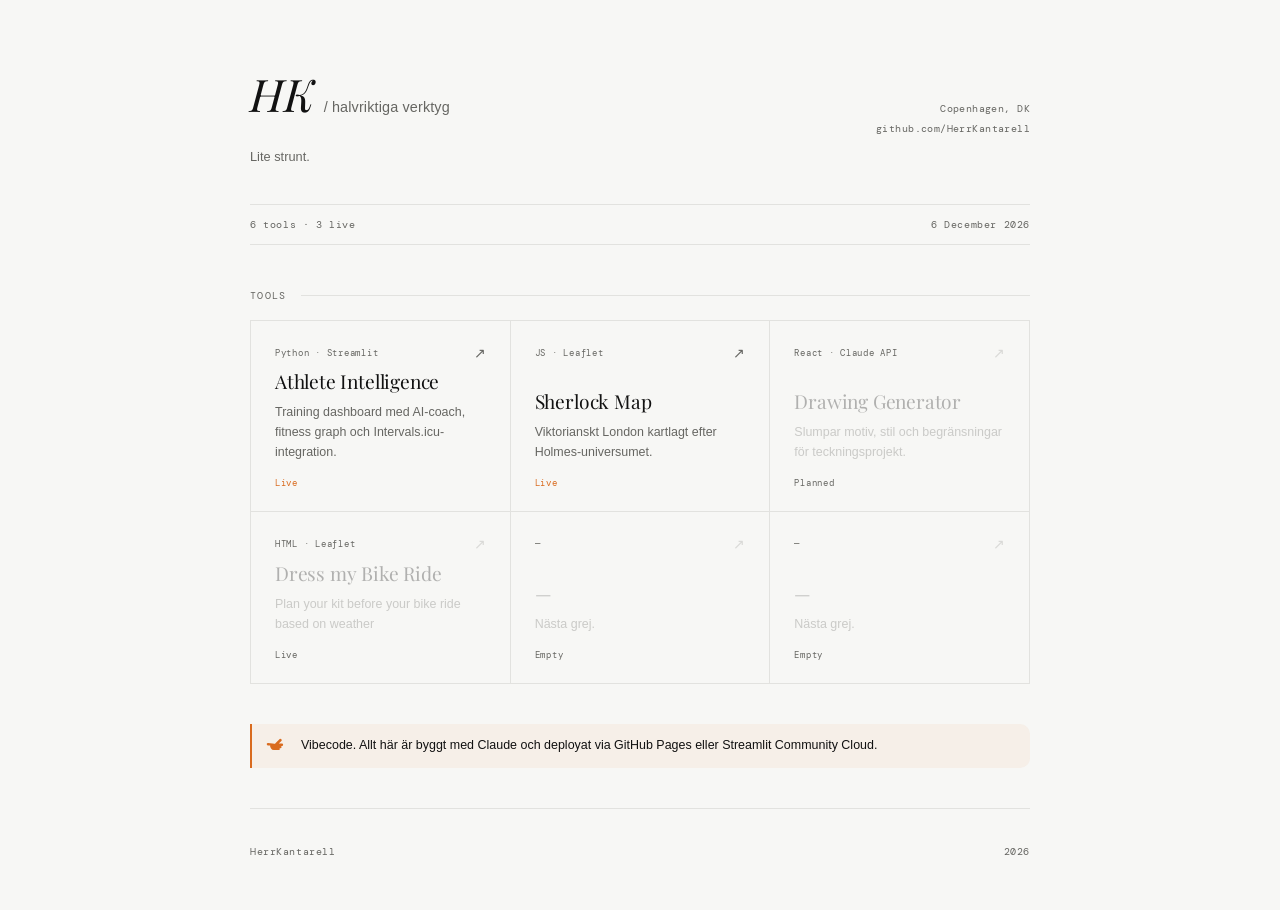
==== index.html @ 73658f90 "Update index.html" ====
<!DOCTYPE html>
<html lang="en">
<head>
  <meta charset="UTF-8" />
  <meta name="viewport" content="width=device-width, initial-scale=1.0" />
  <title>HK / Halvriktiga verktyg</title>
  <link rel="preconnect" href="https://fonts.googleapis.com" />
  <link href="https://fonts.googleapis.com/css2?family=Playfair+Display:ital,wght@0,400;0,600;1,400&family=DM+Mono:wght@300;400&display=swap" rel="stylesheet" />
  <style>
    *, *::before, *::after { box-sizing: border-box; margin: 0; padding: 0; }

    :root {
      --k-ink:       #111111;
      --k-bg:        #F7F7F5;
      --k-white:     #FFFFFF;
      --k-mid:       #666662;
      --k-faint:     #E2E2DF;
      --k-orange:    #D96B1F;
      --k-orange-tt: rgba(217,107,31,0.06);
      --k-sans:      -apple-system, BlinkMacSystemFont, 'Helvetica Neue', Arial, sans-serif;
      --k-serif:     'Playfair Display', Georgia, serif;
      --k-mono:      'DM Mono', ui-monospace, monospace;
      --k-radius:    10px;
      --k-border:    0.5px solid var(--k-faint);
    }

    body {
      background: var(--k-bg);
      color: var(--k-ink);
      font-family: var(--k-sans);
      min-height: 100vh;
      -webkit-font-smoothing: antialiased;
    }

    .wrap {
      max-width: 860px;
      margin: 0 auto;
      padding: 0 40px;
    }

    /* ─── Header ─── */
    header {
      padding: 72px 0 40px;
      border-bottom: var(--k-border);
    }

    .header-top {
      display: flex;
      align-items: baseline;
      justify-content: space-between;
      gap: 24px;
      margin-bottom: 10px;
    }

    .logotype {
      font-family: var(--k-serif);
      font-weight: 400;
      font-style: italic;
      font-size: clamp(2rem, 4vw, 2.8rem);
      letter-spacing: -0.01em;
      line-height: 1;
    }

    .logotype span {
      color: var(--k-mid);
      font-style: normal;
      font-family: var(--k-sans);
      font-size: 0.9rem;
      font-weight: 400;
      letter-spacing: 0.01em;
    }

    .header-right {
      font-family: var(--k-mono);
      font-size: 0.65rem;
      color: var(--k-mid);
      text-align: right;
      letter-spacing: 0.04em;
      line-height: 1.9;
    }

    .header-sub {
      font-size: 0.8rem;
      color: var(--k-mid);
    }

    /* ─── Meta bar ─── */
    .meta {
      padding: 13px 0;
      border-bottom: var(--k-border);
      display: flex;
      justify-content: space-between;
      align-items: center;
      font-family: var(--k-mono);
      font-size: 0.63rem;
      color: var(--k-mid);
      letter-spacing: 0.06em;
    }

    /* ─── Section label ─── */
    .section-label {
      padding: 44px 0 18px;
      font-family: var(--k-mono);
      font-size: 0.6rem;
      letter-spacing: 0.14em;
      text-transform: uppercase;
      color: var(--k-mid);
      display: flex;
      align-items: center;
      gap: 14px;
    }

    .section-label::after {
      content: '';
      flex: 1;
      height: 1px;
      background: var(--k-faint);
    }

    /* ─── Grid ─── */
    .grid {
      display: grid;
      grid-template-columns: repeat(auto-fill, minmax(240px, 1fr));
      gap: 1px;
      background: var(--k-faint);
      border: var(--k-border);
    }

    /* ─── Card ─── */
    .card {
      background: var(--k-bg);
      padding: 26px 24px 22px;
      display: flex;
      flex-direction: column;
      gap: 10px;
      text-decoration: none;
      color: inherit;
      transition: background 0.15s ease;
      min-height: 160px;
    }

    .card:hover {
      background: var(--k-white);
    }

    .card:hover .card-arrow {
      transform: translate(2px, -2px);
      color: var(--k-orange);
    }

    .card.wip { cursor: default; }

    .card.wip .card-name,
    .card.wip .card-desc {
      opacity: 0.3;
    }

    .card-top {
      display: flex;
      align-items: flex-start;
      justify-content: space-between;
    }

    .card-tag {
      font-family: var(--k-mono);
      font-size: 0.58rem;
      letter-spacing: 0.08em;
      color: var(--k-mid);
    }

    .card-arrow {
      font-size: 0.85rem;
      color: var(--k-mid);
      transition: transform 0.15s ease, color 0.15s ease;
      line-height: 1;
    }

    .card.wip .card-arrow { opacity: 0.2; }

    .card-name {
      font-family: var(--k-serif);
      font-size: 1.2rem;
      font-weight: 400;
      letter-spacing: -0.01em;
      line-height: 1.2;
      margin-top: auto;
    }

    .card-desc {
      font-size: 0.78rem;
      color: var(--k-mid);
      line-height: 1.6;
    }

    .card-status {
      font-family: var(--k-mono);
      font-size: 0.58rem;
      letter-spacing: 0.08em;
      color: var(--k-mid);
      margin-top: 4px;
    }

    .card-status.live { color: var(--k-orange); }

    /* ─── Manicula callout ─── */
    .callout {
      margin-top: 40px;
      background: var(--k-orange-tt);
      border-left: 2px solid var(--k-orange);
      padding: 12px 16px 12px 14px;
      border-radius: 0 var(--k-radius) var(--k-radius) 0;
      display: flex;
      gap: 13px;
      align-items: flex-start;
    }

    .callout svg { flex-shrink: 0; margin-top: 1px; }

    .callout p {
      font-size: 0.78rem;
      line-height: 1.6;
      color: var(--k-ink);
    }

    /* ─── Footer ─── */
    footer {
      padding: 36px 0 52px;
      border-top: var(--k-border);
      margin-top: 40px;
      display: flex;
      justify-content: space-between;
      font-family: var(--k-mono);
      font-size: 0.6rem;
      color: var(--k-mid);
      letter-spacing: 0.06em;
    }

    /* ─── Animations ─── */
    header, .meta {
      opacity: 0;
      animation: up 0.5s ease forwards;
    }

    .card {
      opacity: 0;
      animation: up 0.45s ease forwards;
    }

    @keyframes up {
      from { opacity: 0; transform: translateY(8px); }
      to   { opacity: 1; transform: translateY(0); }
    }

    .card:nth-child(1) { animation-delay: 0.08s; }
    .card:nth-child(2) { animation-delay: 0.13s; }
    .card:nth-child(3) { animation-delay: 0.18s; }
    .card:nth-child(4) { animation-delay: 0.23s; }
    .card:nth-child(5) { animation-delay: 0.28s; }
    .card:nth-child(6) { animation-delay: 0.33s; }

    @media (max-width: 600px) {
      .wrap { padding: 0 24px; }
      header { padding: 48px 0 32px; }
      .header-top { flex-direction: column; gap: 12px; }
      .header-right { text-align: left; }
      .grid { grid-template-columns: 1fr; }
      footer { flex-direction: column; gap: 6px; }
    }
  </style>
</head>
<body>
  <div class="wrap">

    <header>
      <div class="header-top">
        <div class="logotype">HK <span>/ halvriktiga verktyg</span></div>
        <div class="header-right">
          Copenhagen, DK<br>
          github.com/HerrKantarell
        </div>
      </div>
      <div class="header-sub">Lite strunt.</div>
    </header>

    <div class="meta">
      <span>6 tools · 3 live</span>
      <span id="date"></span>
    </div>

    <div class="section-label">Tools</div>

    <div class="grid">

      <a class="card" href="https://athlete-intelligence.streamlit.app" target="_blank">
        <div class="card-top">
          <span class="card-tag">Python · Streamlit</span>
          <span class="card-arrow">↗</span>
        </div>
        <div class="card-name">Athlete Intelligence</div>
        <div class="card-desc">Training dashboard med AI-coach, fitness graph och Intervals.icu-integration.</div>
        <div class="card-status live">Live</div>
      </a>

      <a class="card" href="https://herrkantarell.github.io/halvriktigaverktyg/sherlock-map/" target="_blank">
        <div class="card-top">
          <span class="card-tag">JS · Leaflet</span>
          <span class="card-arrow">↗</span>
        </div>
        <div class="card-name">Sherlock Map</div>
        <div class="card-desc">Viktorianskt London kartlagt efter Holmes-universumet.</div>
        <div class="card-status live">Live</div>
      </a>

      <a class="card wip" href="#">
        <div class="card-top">
          <span class="card-tag">React · Claude API</span>
          <span class="card-arrow">↗</span>
        </div>
        <div class="card-name">Drawing Generator</div>
        <div class="card-desc">Slumpar motiv, stil och begränsningar för teckningsprojekt.</div>
        <div class="card-status">Planned</div>
      </a>

      <a class="card wip" href="https://herrkantarell.github.io/halvriktigaverktyg/dressmybikeride/" target="_blank">
        <div class="card-top">
          <span class="card-tag">HTML · Leaflet</span>
          <span class="card-arrow">↗</span>
        </div>
        <div class="card-name">Dress my Bike Ride</div>
        <div class="card-desc">Plan your kit before your bike ride based on weather</div>
        <div class="card-status">Live</div>
      </a>

      <a class="card wip" href="#">
        <div class="card-top">
          <span class="card-tag">—</span>
          <span class="card-arrow">↗</span>
        </div>
        <div class="card-name">—</div>
        <div class="card-desc">Nästa grej.</div>
        <div class="card-status">Empty</div>
      </a>

      <a class="card wip" href="#">
        <div class="card-top">
          <span class="card-tag">—</span>
          <span class="card-arrow">↗</span>
        </div>
        <div class="card-name">—</div>
        <div class="card-desc">Nästa grej.</div>
        <div class="card-status">Empty</div>
      </a>

    </div>

    <div class="callout">
      <svg width="22" height="14" viewBox="0 0 100 56" fill="none">
        <path d="M5 28 L36 28" stroke="#D96B1F" stroke-width="3" stroke-linecap="round"/>
        <path d="M36 28 Q42 28 44 23 L60 7 Q63 3 68 5 Q74 8 71 13 L58 26 L72 26 Q78 26 78 31 Q78 37 72 37 L66 37 Q71 37 71 42 Q71 47 66 47 L60 47 Q63 47 63 51 Q63 55 58 55 L36 55 Q27 55 23 48 L19 41 L19 35 L10 35 Q4 35 4 29 Q4 23 10 23" fill="#D96B1F"/>
      </svg>
      <p>Vibecode. Allt här är byggt med Claude och deployat via GitHub Pages eller Streamlit Community Cloud.</p>
    </div>

    <footer>
      <span>HerrKantarell</span>
      <span id="year"></span>
    </footer>

  </div>

  <script>
    const now = new Date();
    document.getElementById('year').textContent = now.getFullYear();
    document.getElementById('date').textContent = now.toLocaleDateString('en-GB', { day: 'numeric', month: 'long', year: 'numeric' });
  </script>
</body>
</html>
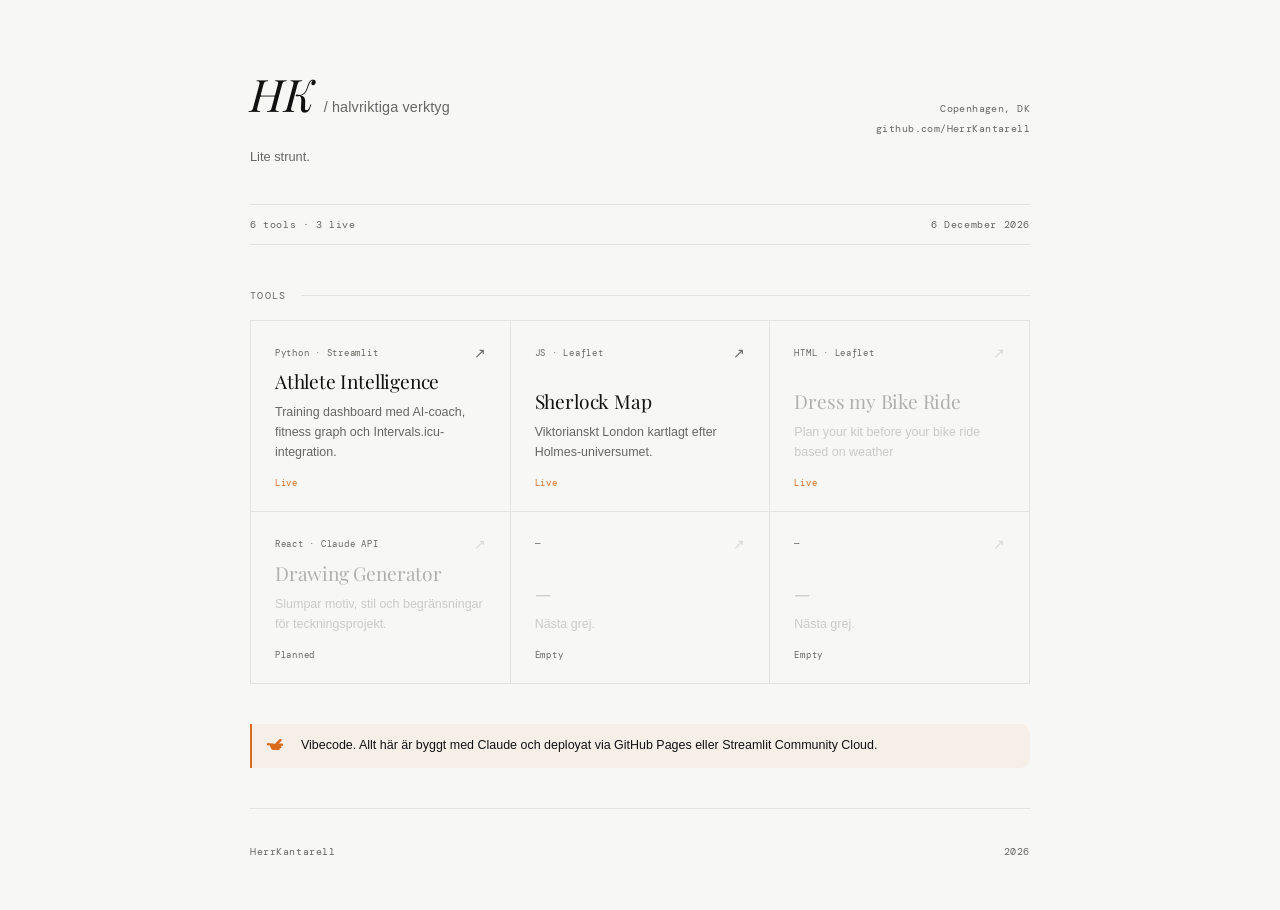
==== commit 58af59d0: "Update index.html" ====
--- a/index.html
+++ b/index.html
@@ -311,6 +311,16 @@
         <div class="card-status live">Live</div>
       </a>
 
+      <a class="card wip" href="https://herrkantarell.github.io/halvriktigaverktyg/dressmybikeride/" target="_blank">
+        <div class="card-top">
+          <span class="card-tag">HTML · Leaflet</span>
+          <span class="card-arrow">↗</span>
+        </div>
+        <div class="card-name">Dress my Bike Ride</div>
+        <div class="card-desc">Plan your kit before your bike ride based on weather</div>
+        <div class="card-status live">Live</div>
+      </a>
+      
       <a class="card wip" href="#">
         <div class="card-top">
           <span class="card-tag">React · Claude API</span>
@@ -319,16 +329,6 @@
         <div class="card-name">Drawing Generator</div>
         <div class="card-desc">Slumpar motiv, stil och begränsningar för teckningsprojekt.</div>
         <div class="card-status">Planned</div>
-      </a>
-
-      <a class="card wip" href="https://herrkantarell.github.io/halvriktigaverktyg/dressmybikeride/" target="_blank">
-        <div class="card-top">
-          <span class="card-tag">HTML · Leaflet</span>
-          <span class="card-arrow">↗</span>
-        </div>
-        <div class="card-name">Dress my Bike Ride</div>
-        <div class="card-desc">Plan your kit before your bike ride based on weather</div>
-        <div class="card-status">Live</div>
       </a>
 
       <a class="card wip" href="#">
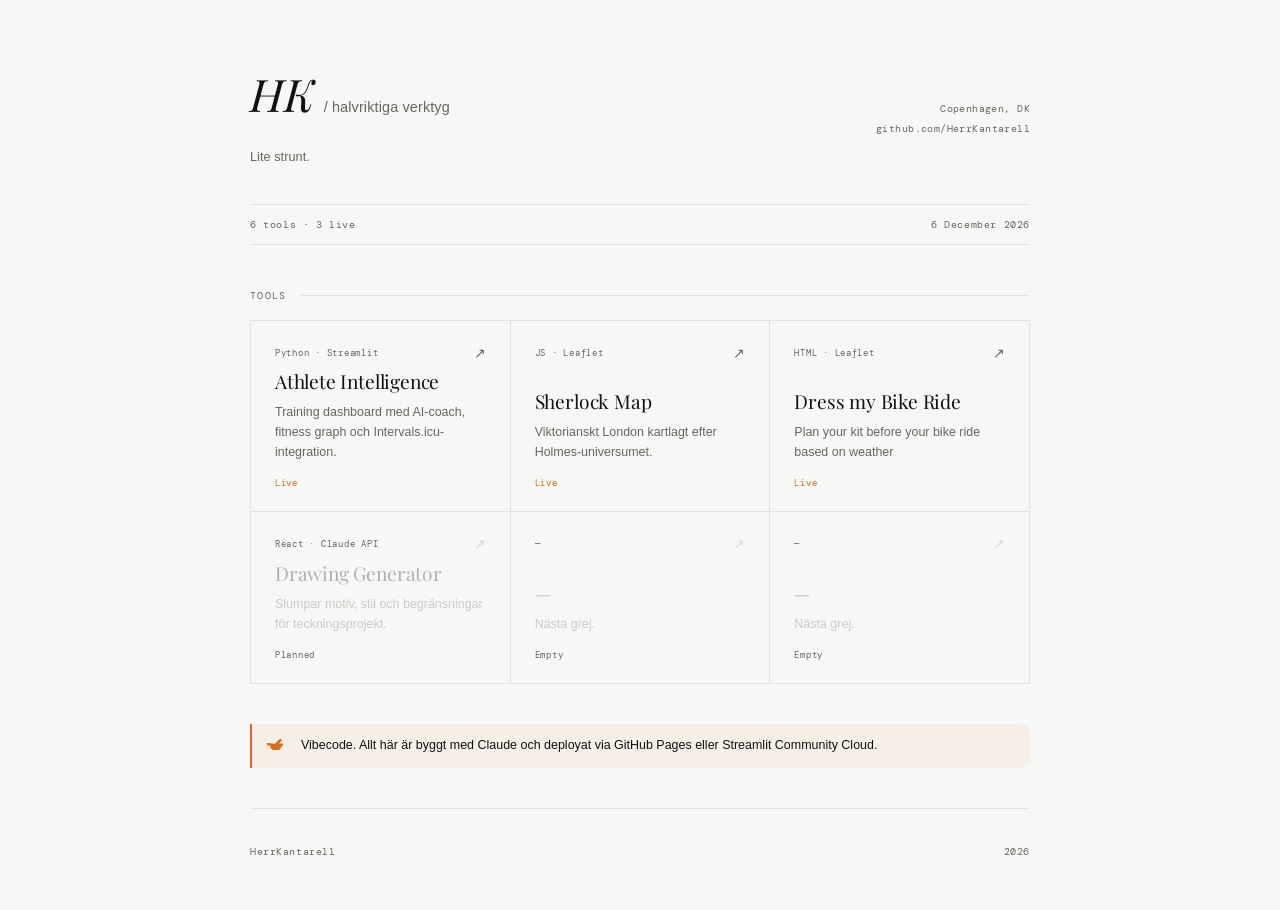
==== commit 22d411df: "Update index.html" ====
--- a/index.html
+++ b/index.html
@@ -311,7 +311,7 @@
         <div class="card-status live">Live</div>
       </a>
 
-      <a class="card wip" href="https://herrkantarell.github.io/halvriktigaverktyg/dressmybikeride/" target="_blank">
+      <a class="card" href="https://herrkantarell.github.io/halvriktigaverktyg/dressmybikeride/" target="_blank">
         <div class="card-top">
           <span class="card-tag">HTML · Leaflet</span>
           <span class="card-arrow">↗</span>
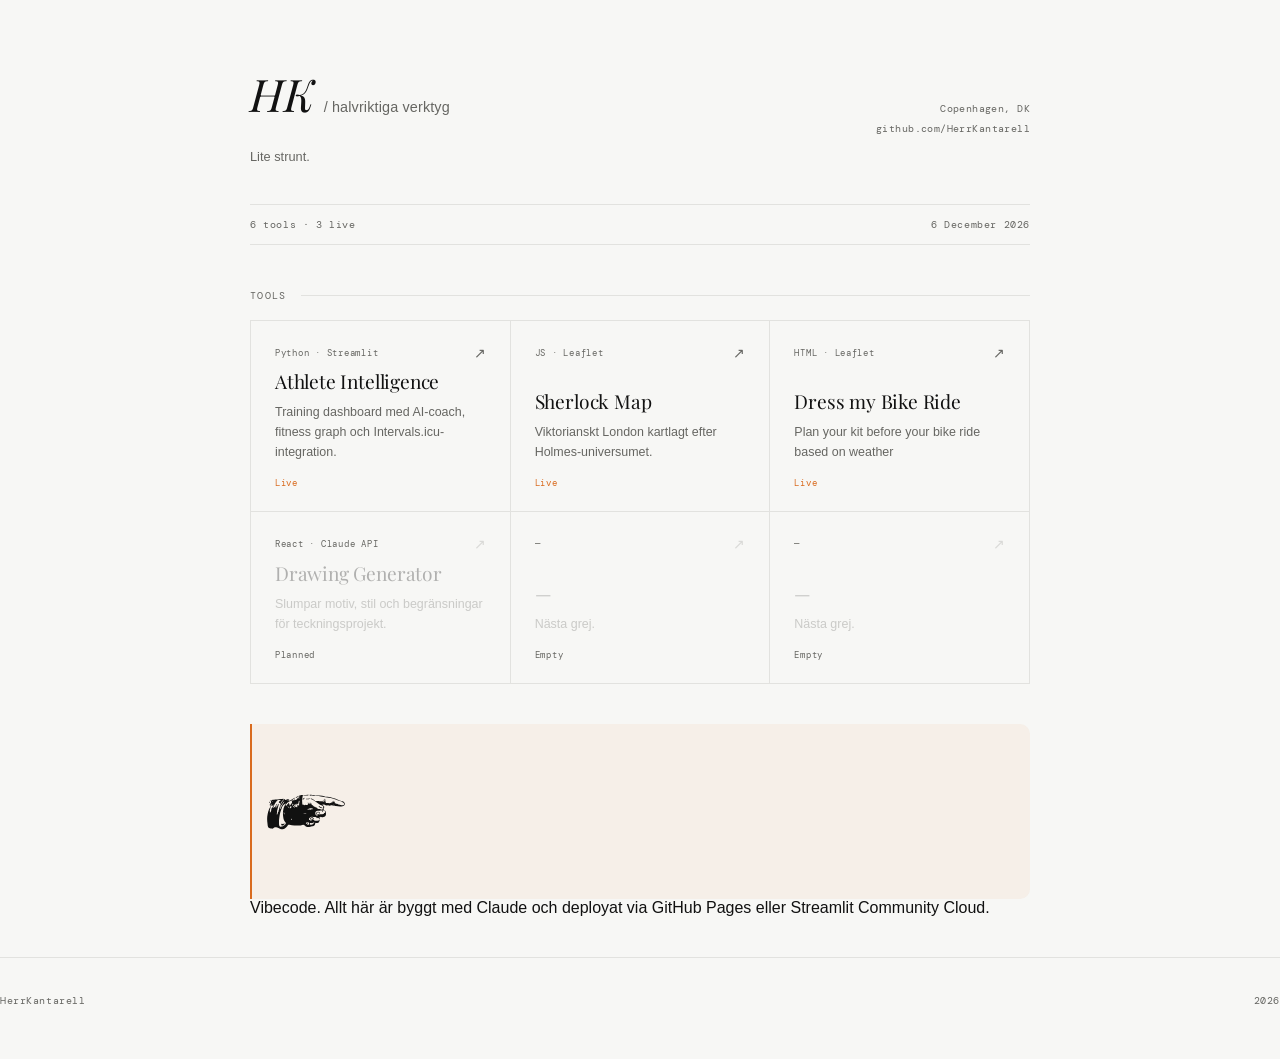
==== commit 83d4f085: "Update index.html" ====
--- a/index.html
+++ b/index.html
@@ -354,10 +354,18 @@
     </div>
 
     <div class="callout">
-      <svg width="22" height="14" viewBox="0 0 100 56" fill="none">
-        <path d="M5 28 L36 28" stroke="#D96B1F" stroke-width="3" stroke-linecap="round"/>
-        <path d="M36 28 Q42 28 44 23 L60 7 Q63 3 68 5 Q74 8 71 13 L58 26 L72 26 Q78 26 78 31 Q78 37 72 37 L66 37 Q71 37 71 42 Q71 47 66 47 L60 47 Q63 47 63 51 Q63 55 58 55 L36 55 Q27 55 23 48 L19 41 L19 35 L10 35 Q4 35 4 29 Q4 23 10 23" fill="#D96B1F"/>
-      </svg>
+      <svg 
+        <div class="manicula accent" style="width: 80px;">
+          <?xml version="1.0" encoding="UTF-8"?>
+          <svg id="Capa_1" xmlns="http://www.w3.org/2000/svg" version="1.1" viewBox="0 0 1000 1000">
+            <defs>
+              <style>
+                .st0 { fill: currentColor; }
+              </style>
+            </defs>
+            <path class="st0" d="M368,414.6c-9.8-6.2,4.3,18.3,11.5,12.3-.8-6.7-9.3-6.4-11.5-12.3ZM740.5,353c4.2-.3,3.3-7.7.6-9.2-4.6-.1-5.7,9.6-.6,9.2ZM509.4,333.1c-5.8.5-18.5,1.7-8.2,6.8,8.5,4.2,24.6.8,33.8.2,3.1-.2,10,.4,12.1-1.6,5.2-4.7-4.6-6.1-7.8-5.8-9.8.9-19.9-.4-29.9.4ZM68.7,354.3c1.1-7.8-14.2-1.5-15.3,3-2.7,11,12.5-1,15.3-3ZM47.4,372.7c-4.7-3.3-12.9,7.7-10.4,11.7,4.6,7.6,12.3-6.3,10.4-11.7ZM973.6,375.2c-9.9-8.4-22.6-7.9-34.4-11.6-11.7-3.7-22.2-9.8-33.1-14.6-18.6-8.3-38.3-19.9-58.9-22.1-14.3-1.6-26.8-9.4-41.1-11.3-12.5-1.6-24.2-2.4-36.6-4.9-6.3-1.3-12.4-.6-18.6-1.6-5.6-1-10.3-3.6-16-4.4-11.4-1.6-22-4.3-33.3-6.4-27-5-54.1-6.1-81.6-5.2-8.7.3-11-2-18.4-4.9-6.4-2.5-14.9-1.4-21.6-1.4-3.8,0-32.3-4.1-33.7-1.9-6,9.4,24.3,8.3,27.5,8.6,12.9,1.4,25.5,2.7,38.5,3.5,15.5.9,31,3.3,46.4,3.6,10.6.2,17.9,2.6,28.1,4.6,26,5.2,52.1,7.7,77.7,14.7,13.8,3.8,27.9,1.7,41.7,4.1,11.1,2,22.2,7,33.6,9.3,21.3,4.3,42.2,13.9,61.7,21.8,8.3,3.4,16.9,4.7,25.1,7.8,9.9,3.7,19.7,9.6,29.5,13.8,8.7,3.8,15.4,5.6,18.5,15.5,2.4,7.5,2.1,15.7-4.4,20.6-8.7,6.6-18.3,4.1-27.8,2.1-12.2-2.6-24.6-3-36.8-7.3-4.7-1.7-6.1-5.4-10-7.4-4.3-2.2-10.4-1.4-15.1-2.5-3-.7-8.5-1.5-10.5-4.1-1-1.2-.8-7.4-1.2-7.4-4.3.1-5.7,7.2-9.4,3.5-2-1.9,1.6-11.8,2.1-13.9-1.8-.8-5.4.8-6.7-.7-1.8-2.1.6-6.2-1.4-8.3-4-4.1-3.1-.7-5.4,2.8-1.5,2.4-.1,10.2-5.8,5.2-3.3-2.9,2.2-10.4-.4-12.9-3.9-3.7-7.1,4.1-8.3,6.9-3.1,7.4-1.4,11.2-9.5,13.4-2.6.7-5.7-.3-8.4.5-2.8.8-4.8,3.5-7.4,4.3-3.7,1.2-8.2,2-11.9,2.7-1.9.3-2.6,2.1-4.9,2-2.6-.1-6.9-3.6-9.8-4.2-7.1-1.2-14.8,2-21.8.3-10.2-2.4-16.1-7-13.7-17.2.8-3.4,4.1-24.4-2.4-13.6-.8,1.3-4.1,27-9.6,21.6-2-2,2.1-9,2.4-11.2,1.5-9.2,1-11.1-5.1-13.8.2,2.8,2.3,12.6-3.1,11.8-7.3-1.1.9-9.7,1.7-12.7,2.1-7.6,4-30.5-4.2-13-3.6,7.7-4.4,13.9-5.1,22.3-.3,3.5.4,10.7-4.1,11.6-6.9,1.5-7.7-10.9-12.5-12.6-6.1-2.1-5.4,2.3-8,7-6.8-3.7-9.3-4.3-17.9-2.4-11.6,2.6-7,1.5-17.1-1.7-4.1-1.3-5.6.1-9.6,0-2-1.4-4.1-2.1-6.5-2.1l-2.8,1.8c-6.3-.5-14.2,1.3-20.3,0-5.5-1.1-9.6-6.2-14.5-8.9-7.6-4.2-14.3-10.2-22.1-14.1-5.4-2.7-13.8-8-19.7-8.4-7.5-.5-10.4,3.3-3.6,7,3,1.7,7.1.1,10.6,1.3,2.4.9,6.3,4.1,8.9,5.5,4.8,2.5,8.7,4.8,13.1,8,4.3,3.2,8.4,6.4,13,9,3.7,2.1,7.6,2.8,10.7,5.2,2.5,1.9,4.3,4.8,7.5,6.8,14.9,9.6,28.8,21.1,44.2,30,7.8,4.5,16.5,6.6,23.7,11.7,2.9,2.1,5.9,6.1,9.2,7.7,3.6,1.7,8.8-.4,11.8,2.5,4.3,4.1-2,24.4-3.8,28.3-5.7,12.4-7.7,21.1-22.2,15-7.3-3.1-9.8-6.6-19.2-7.4-2.5-.2-6.9.5-9.4,0-5.1-1-5.4-3.2-9.7-4.7-2.4-.9-6.8-.7-8.7-2.2-2.3-1.8-2.1-5.5-4.1-7-3.6-2.8-8.1-1.8-12.3-3.7-5.1-2.3-7.8-7-12.4-10-4.3-2.8-10.5-2.5-14.6-5.1-4-2.5-6.5-7.9-10.9-11.2-3.5-2.6-7.1-3.2-10.6-6.4-3.6-3.2-9.2-8.3-10.6-12.9-1-3.3,1.1-9.3-1.6-11.4-3.6-3-3.9,7.1-7.6,8-9.7,2.5-3.6-4.9-3.4-8.1.6-7.5-1.4-8.1-5.9-2.9-2.8,3.2-1.6,8.7-3.4,12.1-7.4,13.7-10.9-2.8-13.9-8.4-1.5-2.8-3.5-7.4-7-6.3-4.1,1.4,3.5,13.9,3.3,17.2-.8,13.7-18.9,12.6-29,11.5-3.6-.4-4.4-2.3-8.2-1.1-2.8.9-2.7,6.2-6.6,6-1.8-.1-4.9-4.6-6-5-2.9-1.3-4.3-.8-7.2-1.1-14.8-1.3-15.5-2.6-16.2-17-.8-17.7-3.6-34.9-2.4-52.7.3-4.9.4-11.5,2.1-16.1,1.9-5.3,5.4-7.5,5.2-13.4-.2-6.9-5.5-14.1,4-18.1,4.6-1.9,12,.3,16.9.4,14.9.3,30,.6,44.7-.9,13.6-1.4,11-9.3-1.9-7.9-15.2,1.6-31.2,3.5-46.6,3.4-20-.1-34.9-.8-53.8,6.6-11.6,4.5-19.6,8.3-30.3,12.7-3.3,1.3-23.2,10.4-16.9,13.7,3.2,1.7,18.3-8,21.6-9.8,4.3-2.4,12.2-8.7,17.7-6.7,6.9,2.5,4.4,8,.2,12.7-.9,1-5.6.1-7,1.8-1.8,2.1.4,4.9-2.4,6.9-1.7,1.2-6.8-1.6-8.7-.4-1.9,1.2-3.2,7.1-4.6,9.2-5.2,7.8-18.5,18.3-26.9,14.6-3-1.3-6.3-6.6-10-6.5-2.1,0-2.7-.2-4.4,1.1-3.8,3-.2,2.8.2,4.9.4,2.1,6.2,2.4,3.2,6.5-1.9,2.6-5.5.4-7.6-.2-5.2-1.6-6.5-5.5-11.8-2.5-9.4,5.3-12.6,17-10.3,25.5,1.3,4.7,3.4,2.4,1.3,8.3-.8,2.2-3.1,4.8-4.8,6.3-1.7,1.5-4.2.6-6.1,2.8-1.9,2.2-2.4,4.9-3.7,7.5-1.9,3.8-3.6,10.2-7.2,12.6-1.9,1.2-4.3-.7-6.1.2-1.2.6-5.3,4.9-6.1,4.9,1.3-5.3,4.5-7,3.4-12.8-.3-1.7-3.2-6.3-4-8.3-1.6-4.2-4.2-16.1-11.6-13.8-6.8,2.2-.7,5.9-.1,9.9,1.2,7.5-1.4,6-8,7.3-6.8,1.4-4.9-1.9-7.3,5.3-.9,2.9,3.1,7.7-.2,10.5-1,.8-14.9.3-16.1-1.2-7.7-9.5,31.1-40.9,37.5-44.9,15-9.2,36.8-12.2,48.7-25.7,4.7-5.3,8.9-10.2,15.6-13.1,3.1-1.3,20.3-4.8,17.2-11.1-4.4-8.7-44.3,23-50.1,25.6-3.7,1.7-6.9,1.8-10.5,3.9-3.9,2.3-7.5,7.7-12.1,8.6-2.5.5-17.2-3.5-16.1-7.6,3.8-3.8,9.8,5.7,13.6.4,4.1-5.7-4.1-9.2-8.2-10.5-6.6-2-16.3-1-22.8,1-4.8,1.4-11.8,8.2-17,6.7-6.5-1.8-8.2-14.4-16.5-11.1-3.8,1.5-5.5,10.1-7.5,13.2-4.3,6.9-10.5,12.9-15.1,19.7-7.7,11.3-15.2,24.1-21.6,35.8-5.5,10.2-7.8,21.7-12,32.2-2.4,6-4.2,11.4-5.7,17.7-1.2,5.2-.7,12.1-2.2,16.6-1.6,4.9-5.7,5.8-7.5,10.5-2.2,5.7,4.1,7.5,3,11.8-1.1,4.5-6.6,2.2-8.7,5-2.1,2.7-1.1,9.3-1.9,13-1.3,5.7-10.3,29.5-12.5,12.5-1-7.9,3.7-17,3.2-25.5-.4-7.1.6-12.5,2.1-19.4,3.3-15.6,6.5-30.6,10.5-46.1,1.8-6.8,5.2-14.1,6.3-21,.2-1.5-1.8-3.6-1.5-4.9.2-1.4,3-3.7,3-5,0-12.6-6.7-8.3-10.2.2-3.1,7.4-4.2,15.4-7.2,22.8-1.3,3.2-15.7,22.1-20.1,15.1-2.7-4.2,8-8.1,8.9-10.5,2-5.7-4-10.8-.1-17.3,2.5-4.1,7.4-3.9,6.4-9.8-1.2-6.9-5.7-4.3-8.7-.6-6.1,7.4-3,18.5-8.5,25.4-4.4,5.6-9.8,4.9-15.5,8.5-3.1,1.9-7.2,8.9-11.1,9-2.9-8.7,8-28,11-36.6,3.9-11.2,13-22.7,19.6-32.6,7.5-11.1,14.4-22.6,26.7-28.7,6.2-3.1,12.3-5.7,19.3-4.4,3.1.6,5,3.1,8.4,3.3,3.7.3,6.6-2.4,10.2-3,2.1,6.9-5.6,7.1-9.5,9.8-4.5,3.2-8.7,8.3-12.5,12.4-4.2,4.7-7.5,7.4-2.7,14,5.4,7.3,8.8,2.2,15.1,1,.6,4.4-4.7,15.8-3,18.9,2.9,5.3,8.3-4.7,9.3-7.3,2.2-5.9,1.6-8.8,5.3-14.2,3.5-5.2,7.1-10.4,10.6-15.6,4.2-6.3,23.7-23.3,19.9-28.5-3.1-4.1-10.7-1.5-14.4-.8-8.3,1.6-16.8,2.6-25.4,2.8-6.1.1-12.2-1.7-18.2-1.3-6.3.3-10.5,4.2-16.5,5-11.2,1.4-22.6-1.7-34,1.4-7,1.9-10.2,2.5-17.7,2.1-5.8-.3-11.3-1.1-16.3,2.6-2.9,2.1-17.3,17.6-17.1,20.8.5,7.3,8.1,2.1,2.3,12.6-3.4,6.2-7.6,11.9-11.2,18.4-4.7,8.4-9.5,17.3,1.8,18.3,5.3.4,21.1-9,20-1.5-.2,1.7-10.3,6.8-.2,7.4,3,.2,9.7-5.3,11.6-7.2,2.6-2.5,10.9-16.3,11.3-5.6.1,2.8-4.7,6.5-6,8.9-1.8,3.4-2.7,7.6-4,11.2-2.8,7.7-5.2,11.8-10.9,16.5-3.4,2.8-4.6,1.7-6.4,7.6-1.8,6.2-2,13-3,19.4-1.5,9.9-3.9,31.3-18.2,30.1-1-4.6,3-7.2,5.2-10.5-3.3-4.7-5-2.6-6-8.9-.3-1.7,2.2-9.7,2.6-11.3,1.9-8.5,3.9-17.1,6-25.5,1.2-5,2.8-9.6,4.4-14.3,1.1-3.2,6.9-11.3-1.9-7.4-3.9,1.7-6.2,12.8-8.4,16.4-5.1,8.4-9.5,17.7-13.4,27.1-6.8,16.6-11,36.1-15.2,53.6-9.6,39.7-6.8,80.1-2.1,119.8,1.9,16.2,1.6,39.9,14.2,52.6,4.9,5,9.1,4.7,15.9,5.1,8.9.6,15.4,3,24.1,4.9,16,3.4,25.3-10.7,39.4-15.6,16-5.5,29.5-.5,43.7,7.2,16.9,9.1,32.2,17.5,52.1,16.9,21.3-.6,35.6-12.5,48.8-28.1,6.1-7.2,10.6-15.8,16.4-23.1,6.4-8.1,9.9-6.7,20-4,19.9,5.2,40.7,5.3,61.1,7.6,21.7,2.5,41.9.1,63.5.2,10.2.1,16,0,25.5-3.9,6-2.4,13-4.7,19.5-5.3,16.5-1.4,26.5,18.7,42.5,23.8,17.4,5.5,31.7,2.9,49.1.5,7.9-1.1,13.5-4.1,20.8-6,9.4-2.4,15.8-.3,24.4-6.9,4.8-3.7,10.7-9,13-14.6,2.6-6.5,1.1-17,4.8-22.8,4.6-.5,7.9,4,12.2,4.7,3.7.6,8.1-.4,11.7-1.2,7-1.6,15.2-4.4,20.4-9.7,4-4.1,16.9-32.6,4.8-29.2-1.2.3-1.3,5.2-2.3,6.1-3,2.6-7.2,2.6-10.8,3.6-8,2.2-14.1,2.3-22.6,2.8-8.7.5-17.7,2.1-25.2-3.4-4-2.9-5.3-5.9-10.2-7.6-1.8-.6-5.9.2-7.3-1.3-3.7-4,5.5-6.4,7.3-10.2,3.1-6.4-.8-13.1-6-16.7-9.5-6.6-27.7-5.3-34.2,5.3-4.3,7.1-1.7,16,6,19.6,2.4,1.1,12.1-.5,13.1,2.3,1.6,4.7-7.5,8.4-10.7,9.2-8.1,1.9-11.4-1.9-17.4-6.1-7.5-5.2-13.1-10.4-7.4-21.3,2.5-4.7,7.8-7.4,11.8-10.7,11.8-9.6,20.4-9.3,35.9-7.6,13,1.4,33.5-2.3,44.5,5.5,6,4.3,2.1,1.1,4.4,5.6.6,1.2-1.1,5.3.5,6.2,3.3,1.9,8-5.1,11-6,6.7-1.8,10.2,1.2,13.3,5.8,2.2,3.2,3.2,15.6,10.5,10.2,5.2-3.9-4.2-11.3-3.6-15.8.8-6.2,8.9-10.1,14.1-11.7,9.6-3,9.3,1.6,16.6,4.7,5.7,2.4,14.6-1.7,20.2-3,17.1-4.2,30-12.9,31.6-31.9.6-6.6.1-16.7-.6-23.1-.4-3.3-3.2-6.1-3.9-9.5-.8-3.7.7-6-.9-9.7-5.1-11.5-23-12.5-25.3-24.9-1.3-7.4,6.4-14.6,8.2-21.9,2.1-8.7.3-7.7-4.7-13.5-3.5-4.1-4.2-7.7-9-10.3-4-2.2-13.3-.5-14.1-8.1,2.7-1.7,9.3-.7,12.8-1.4,2.7-.6,4-2.4,6.7-2.7,4.2-.5,10.3.6,14,2.5,4.7,2.4,5.1,5.1,10.8,5.9,3.1.5,5.5-.8,8.9.4,2,.7,3.1,2.7,5,3.5,7.1,2.8,6.9-.2,12.8-1.9,6.9-2,4.9-.8,11.3,2.1,10.9,4.8,24.8-.1,36-2.3,11.6-2.2,21.8,5.9,31.6,4.8,2.5-.3,2.8-4.2,6.1-3.8,2,.3,3.6,4.2,4.9,4.9,5,2.7,7.2,3.1,13.2,3.7,17.5,1.9,34.7,4.2,52.3,4.9,14.3.6,29.3,2.4,42.2-5.2,19.3-11.1,24-35.2,5.7-50.6ZM68.9,406.6c-.8,1.5-8.7,6.5-10.7,5.1,0-6.3,3.6-11.4,8.7-14.8.8,1.9,2,3.7,3.4,5.2,2.5,2.3,2,3.8-1.4,4.5ZM77.1,377.4c-4.3-4.4,4.6-12.1,8.7-12.3.1,6.1-7.2,7.1-8.7,12.3ZM271.9,353.6c-2.6,2.6-6.9,5.1-11.9,4,.1-5.5,7.8-6.9,11.9-4ZM179.5,444.5c1.8-7.6-.3-14.6,4.9-21.1,2.7-3.4,7.1-5.4,9.9-8.9,3.7-4.6,6.3-10.3,9.7-15.2,6.9-10.1,13.6-22,23.2-29.8,5.1-4.1-4.3,15.4-4.9,16.2-7.7,9.8-14.3,18.8-20.2,29.8-5.5,10.2-11.6,20.5-15.3,31.4-.5,1.4-6.7,22.4-11.7,14.7-2.5-3.7,3.5-13.4,4.4-17.1ZM236.2,659.5c-14.7,14.5-33.7,23.4-54.6,24-23.4.6-18.3-47.9-18.9-63.3-.5-13.8.5-28.2,3-41.7,2.5-13.6,3-27.3,5.7-40.8,4.6-23,10.3-47,19.4-68.4,8.5-19.9,10.2-36.5,24.4-53.7,6.7-8.1,15.1-15,24.2-19.7,14.8-7.6,6.3,2.5,1.6,9.8-9.7,15.2-18.1,34.8-22.8,52.3-7,26.4-8.1,50.9-5.9,78.2,2.1,25.9,6.3,54.2,18.3,77.6,4,7.7,15.7,18.3,16.6,26.8,1.1,7.5-6.1,14-11,18.9ZM230.1,528.3c-1.3-1-5.4-8.9-6.3-10.7-1.3-2.6-6.3-12.5,1.8-10.6,4.6,1,3,7.9,4.3,11.3.9,2.3,9.2,16.7.2,10ZM274.3,424c2.1,1.2,3.4,3,3.8,5.4-5.6,3.6-11.9-6.2-3.8-5.4ZM285.7,447.4c-4.1,3.2-6.6-6.7-6.9-10.4,6.9-6.7,11,7.2,6.9,10.4ZM302.3,445.4c-1,4.4-6.4,11.9-5.9,3.3.2-4.6,4.9-8.3,4.9-14,0-3.5-3.7-8.7,1.8-9,6-.3,2.8,9.6,7,11.8,5.8,3.1,4-.7,5.4,5,.6,2.4-.8,8.9-2.9,10.5-6.9,5.1-4.7-7-10.3-7.6ZM321.7,595.8c-2.3,6.8-8.6,3-8.9-4.2-.6-11.8,11.9-4.3,8.9,4.2ZM318.4,437.4c-.3-2.3.2-6.4,1.7-7.9,8.2-.1,5.3,9.9-1.7,7.9ZM411,326.1c9.3-8.9,8.5,4.2,3.1,6.2-5.8,2.3-9-6-3.1-6.2ZM347.8,402.4c3,.2,3,6.5,1.4,9-6.9,1.3-5.1-9.3-1.4-9ZM327.8,416.2c-3.3-4.2-.5-9.3,1.6-14,.8-1.8-1.2-5.2,1.4-6.3,2.4-.9,5,1.2,5.4,3.5.6,3.3-.9,6.8-.5,10.3.3,2.7,5,4.9,2.4,8.3-2.2,3.1-8.4.7-10.3-1.8ZM358.8,443.1c-2.8,7.3-7.5-2.6-9.4-4-2.7-2-14.3-1.2-10.7-9.9,2.8-7,9.7-.5,12.2,3.3,1.3,1.8,9,7.6,7.9,10.6ZM417.8,379.8c-1.3.8-2.4,1.9-3.3,3.1.3,2.8.3,5.7.1,8.5-.1,3.3-.4,6.6-.5,9.9-.1,3.4,1.5,18.6-2.2,20.5-4.9,2.5-4.9-2.4-7-5-.5-.6-6.3-7.4-5.7-7.2-7.9-1.8-7.8,23.3-8.4,26.5-1.4,6.9-.1,5.8-5.4,4.3-4.3-1.2-6.2-4.3-11.7-5.1-5.3-.8-7.2-.2-11-3.5-1.7-1.4-8.9-9.2-9.7-11.4-2.1-5.7,9.8-18.8,16.3-16.3,3,1.1,1.3,6.8,5.5,7.1,3.3.3,5.1-7.1,6.2-9.3.7-1.4,6.3-8.9,7-8.9,4.5.2,4.7,9.9,7.2,10.8,6.7,2.6,11.2-21.4,11.8-25.3,1-5.5,1.4-11.4,2.9-17.1.2-.7,3-6.1,3.1-5.7,8.2,5.2,7.1,16.6,4.8,24.1ZM484.8,518.6c-1.4,3.5-15,2.2-17.1.5.8-2.8,4.6-2.6,6.6-1.8,1-.5,11.5-1.1,10.5,1.3ZM566.3,589.6c-6.1-4.1-6.4-6.9-.6-11.9,6.9-6,9.6-2.6,16.7,1,5.3,2.7,6.4,9.4.3,13.3-4,2.6-12.6,0-16.4-2.4ZM554.9,638.6c14.4-1,25.5,5.1,36.5-5.8,4,.4,9.3-1.9,12.9.7-1.8,3.6-7,1.7-9.1,4.5-2.4,3.1,1.4,7.6-4.1,11.8-5.3,4-38.8,13.4-43.2,7.4-1.6-2.2,1.2-9.8,1.6-12.6,1-6.9-3.3-5.4,5.4-6ZM489,518c.8-3.7,14.7-2.6,14,1.4-.7,4.3-13.5.8-14-1.4ZM540.1,646.9c.1,10.4-18.9,18.1-24.5,7.9-3.3-6.1,4.6-9,6.9-12.7,1.5-2.3,7-4.3.1-6.9-2.9-1.1-6.9,2.1-8.8,3.8-4.7,4.4-6.2,15.9-13.4,6.5-3.7-4.9-2.4-9,2.8-12.6,12.7-8.8,36.7-3.4,36.9,14ZM575,464.5c-2,.7-3.9,1.7-5.6,2.9-1.1-.9-2.4-1.5-3.8-1.8-4.1,1.2-3.7,3.7-6.4,5.2-5.5,2.9-8.1-.5-14.1-1.4-6.1-1-38.3,11.4-21.2-2.9,12.9-10.8,34.3-13.5,50.3-11.4,2.8.4,13.1,1,13.6,5.3.6,6.1-9.2,3.4-12.8,4.1ZM717.1,481.5c4.2,3.1,6.3-.2,10.8,1,13.4,3.6,7.8,14.9,9.1,25,2.6,20.5-9.2,15.2-23.2,17.5-8.9,1.5-13.3,5.2-21.7,3.6-6.1-1.2-9.6-.9-16,.5-12.7,2.7-17.8-2-30.1-1.5-16.5.7-18.2-9.8-6.3-19.5,9.4-7.6,23.6-9.2,23.5,5.8,0,3.1-4.1,5.4-.5,7.6,3,1.9,8.4-4.7,9.3-6.6,5.2-11.3-9.2-17.3-17.7-18.4-10.3-1.3-18.2,3.8-24.8,11.9-8.1,9.9-8.4,18.4,4.4,24.1,5.1,2.3,22.1,4.4,8.7,12.2-8.1,4.7-19.6-6.3-23.4-13.4-4.2-7.6-4.4-19.5-1.7-27.6,6.9-21.2,30.4-20.9,48.8-20.4,10,.3,19.5-.7,29.3-1.1,10.5-.5,6.9,2,7.5,10.3.5,6.7,4.8,12.9,7.9,3.9,2-5.8-4.4-14.9-.5-20.1,4.2-6.1,3.8,3.1,6.6,5.2ZM844.3,412.1c-1,5.3-11.9-1.3-4.2-2.9,1.5-.3,4.8,0,4.2,2.9ZM691.5,451.4c2.8.4,11.7,1.4,13.3-2.6,1.7-4.2-6-5.5-9.5-6.5-4.9-1.4-8.8-2.3-13.3-4.5-5.2-2.6-8.6-7.9-13.9-10.2-.5-6.9-17.2-2.7-3.5,11.1,6.4,6.5,17.9,11.5,26.9,12.7ZM227.1,643.3c-5.7.5-8,5.8-14.1,5.5-5.6-.3-9.6-5.2-15.9-2.5-9.9,4.1-8.7,16.7-.1,21.4,10.5,5.7,23.5-2.8,30.6-10.5,4.3-4.6,11.2-15-.5-13.9ZM469.8,331.8c-5.4,2.9-13.4-1.7-14.2,7.6-.8,9.5,9.6,3.7,15.1,2.1,8.5-2.5,8.5-7.7,9.6-16.4-2.4-6.2-8.1,5.4-10.5,6.7Z"/>
+          </svg>
+        </div>
       <p>Vibecode. Allt här är byggt med Claude och deployat via GitHub Pages eller Streamlit Community Cloud.</p>
     </div>
 
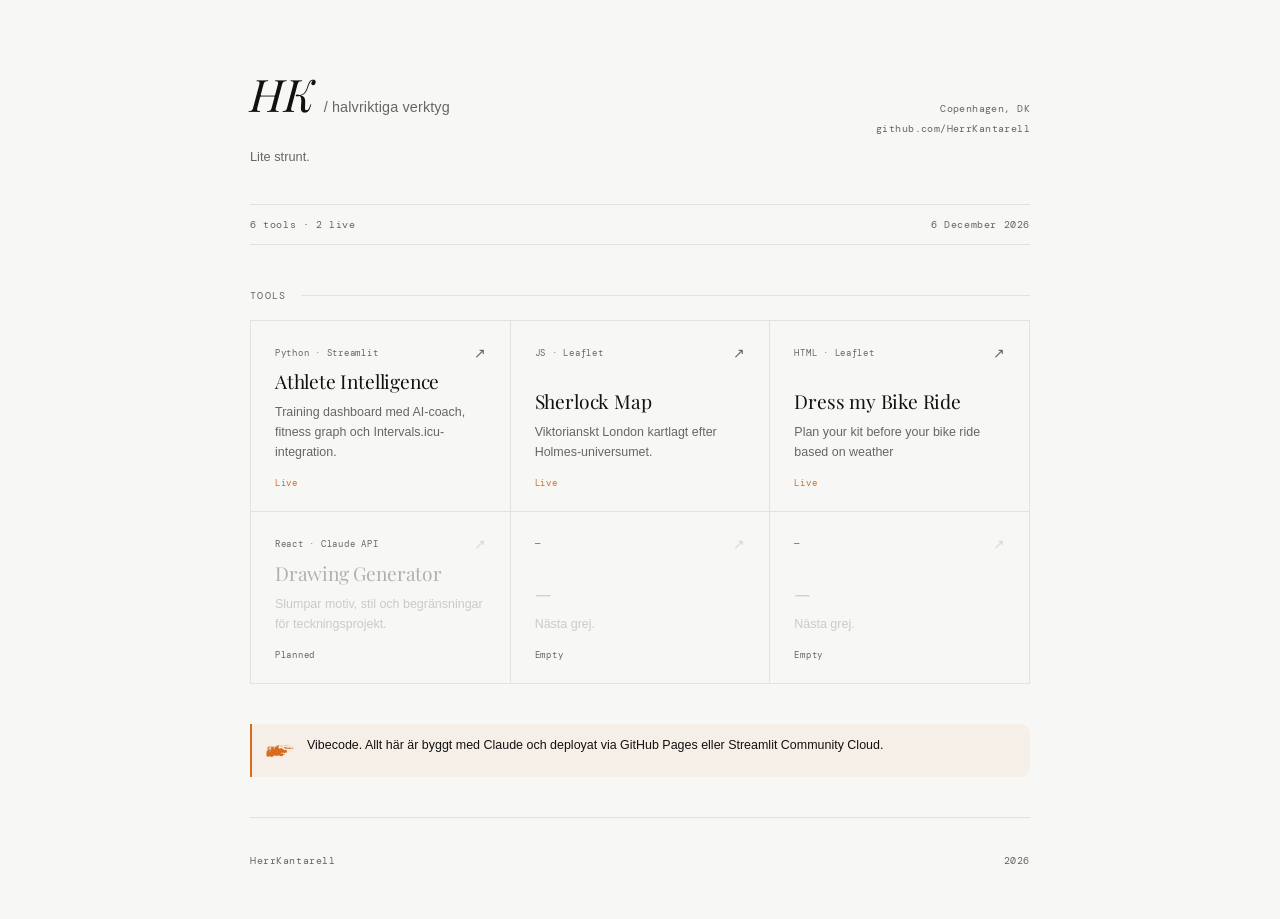
==== commit 135f97d3: "Update index.html" ====
--- a/index.html
+++ b/index.html
@@ -283,7 +283,7 @@
     </header>
 
     <div class="meta">
-      <span>6 tools · 3 live</span>
+      <span>6 tools · 2 live</span>
       <span id="date"></span>
     </div>
 
@@ -353,19 +353,12 @@
 
     </div>
 
+    <!-- Manicula callout — den riktiga graverade handen från Kantarell v2 -->
     <div class="callout">
-      <svg 
-        <div class="manicula accent" style="width: 80px;">
-          <?xml version="1.0" encoding="UTF-8"?>
-          <svg id="Capa_1" xmlns="http://www.w3.org/2000/svg" version="1.1" viewBox="0 0 1000 1000">
-            <defs>
-              <style>
-                .st0 { fill: currentColor; }
-              </style>
-            </defs>
-            <path class="st0" d="M368,414.6c-9.8-6.2,4.3,18.3,11.5,12.3-.8-6.7-9.3-6.4-11.5-12.3ZM740.5,353c4.2-.3,3.3-7.7.6-9.2-4.6-.1-5.7,9.6-.6,9.2ZM509.4,333.1c-5.8.5-18.5,1.7-8.2,6.8,8.5,4.2,24.6.8,33.8.2,3.1-.2,10,.4,12.1-1.6,5.2-4.7-4.6-6.1-7.8-5.8-9.8.9-19.9-.4-29.9.4ZM68.7,354.3c1.1-7.8-14.2-1.5-15.3,3-2.7,11,12.5-1,15.3-3ZM47.4,372.7c-4.7-3.3-12.9,7.7-10.4,11.7,4.6,7.6,12.3-6.3,10.4-11.7ZM973.6,375.2c-9.9-8.4-22.6-7.9-34.4-11.6-11.7-3.7-22.2-9.8-33.1-14.6-18.6-8.3-38.3-19.9-58.9-22.1-14.3-1.6-26.8-9.4-41.1-11.3-12.5-1.6-24.2-2.4-36.6-4.9-6.3-1.3-12.4-.6-18.6-1.6-5.6-1-10.3-3.6-16-4.4-11.4-1.6-22-4.3-33.3-6.4-27-5-54.1-6.1-81.6-5.2-8.7.3-11-2-18.4-4.9-6.4-2.5-14.9-1.4-21.6-1.4-3.8,0-32.3-4.1-33.7-1.9-6,9.4,24.3,8.3,27.5,8.6,12.9,1.4,25.5,2.7,38.5,3.5,15.5.9,31,3.3,46.4,3.6,10.6.2,17.9,2.6,28.1,4.6,26,5.2,52.1,7.7,77.7,14.7,13.8,3.8,27.9,1.7,41.7,4.1,11.1,2,22.2,7,33.6,9.3,21.3,4.3,42.2,13.9,61.7,21.8,8.3,3.4,16.9,4.7,25.1,7.8,9.9,3.7,19.7,9.6,29.5,13.8,8.7,3.8,15.4,5.6,18.5,15.5,2.4,7.5,2.1,15.7-4.4,20.6-8.7,6.6-18.3,4.1-27.8,2.1-12.2-2.6-24.6-3-36.8-7.3-4.7-1.7-6.1-5.4-10-7.4-4.3-2.2-10.4-1.4-15.1-2.5-3-.7-8.5-1.5-10.5-4.1-1-1.2-.8-7.4-1.2-7.4-4.3.1-5.7,7.2-9.4,3.5-2-1.9,1.6-11.8,2.1-13.9-1.8-.8-5.4.8-6.7-.7-1.8-2.1.6-6.2-1.4-8.3-4-4.1-3.1-.7-5.4,2.8-1.5,2.4-.1,10.2-5.8,5.2-3.3-2.9,2.2-10.4-.4-12.9-3.9-3.7-7.1,4.1-8.3,6.9-3.1,7.4-1.4,11.2-9.5,13.4-2.6.7-5.7-.3-8.4.5-2.8.8-4.8,3.5-7.4,4.3-3.7,1.2-8.2,2-11.9,2.7-1.9.3-2.6,2.1-4.9,2-2.6-.1-6.9-3.6-9.8-4.2-7.1-1.2-14.8,2-21.8.3-10.2-2.4-16.1-7-13.7-17.2.8-3.4,4.1-24.4-2.4-13.6-.8,1.3-4.1,27-9.6,21.6-2-2,2.1-9,2.4-11.2,1.5-9.2,1-11.1-5.1-13.8.2,2.8,2.3,12.6-3.1,11.8-7.3-1.1.9-9.7,1.7-12.7,2.1-7.6,4-30.5-4.2-13-3.6,7.7-4.4,13.9-5.1,22.3-.3,3.5.4,10.7-4.1,11.6-6.9,1.5-7.7-10.9-12.5-12.6-6.1-2.1-5.4,2.3-8,7-6.8-3.7-9.3-4.3-17.9-2.4-11.6,2.6-7,1.5-17.1-1.7-4.1-1.3-5.6.1-9.6,0-2-1.4-4.1-2.1-6.5-2.1l-2.8,1.8c-6.3-.5-14.2,1.3-20.3,0-5.5-1.1-9.6-6.2-14.5-8.9-7.6-4.2-14.3-10.2-22.1-14.1-5.4-2.7-13.8-8-19.7-8.4-7.5-.5-10.4,3.3-3.6,7,3,1.7,7.1.1,10.6,1.3,2.4.9,6.3,4.1,8.9,5.5,4.8,2.5,8.7,4.8,13.1,8,4.3,3.2,8.4,6.4,13,9,3.7,2.1,7.6,2.8,10.7,5.2,2.5,1.9,4.3,4.8,7.5,6.8,14.9,9.6,28.8,21.1,44.2,30,7.8,4.5,16.5,6.6,23.7,11.7,2.9,2.1,5.9,6.1,9.2,7.7,3.6,1.7,8.8-.4,11.8,2.5,4.3,4.1-2,24.4-3.8,28.3-5.7,12.4-7.7,21.1-22.2,15-7.3-3.1-9.8-6.6-19.2-7.4-2.5-.2-6.9.5-9.4,0-5.1-1-5.4-3.2-9.7-4.7-2.4-.9-6.8-.7-8.7-2.2-2.3-1.8-2.1-5.5-4.1-7-3.6-2.8-8.1-1.8-12.3-3.7-5.1-2.3-7.8-7-12.4-10-4.3-2.8-10.5-2.5-14.6-5.1-4-2.5-6.5-7.9-10.9-11.2-3.5-2.6-7.1-3.2-10.6-6.4-3.6-3.2-9.2-8.3-10.6-12.9-1-3.3,1.1-9.3-1.6-11.4-3.6-3-3.9,7.1-7.6,8-9.7,2.5-3.6-4.9-3.4-8.1.6-7.5-1.4-8.1-5.9-2.9-2.8,3.2-1.6,8.7-3.4,12.1-7.4,13.7-10.9-2.8-13.9-8.4-1.5-2.8-3.5-7.4-7-6.3-4.1,1.4,3.5,13.9,3.3,17.2-.8,13.7-18.9,12.6-29,11.5-3.6-.4-4.4-2.3-8.2-1.1-2.8.9-2.7,6.2-6.6,6-1.8-.1-4.9-4.6-6-5-2.9-1.3-4.3-.8-7.2-1.1-14.8-1.3-15.5-2.6-16.2-17-.8-17.7-3.6-34.9-2.4-52.7.3-4.9.4-11.5,2.1-16.1,1.9-5.3,5.4-7.5,5.2-13.4-.2-6.9-5.5-14.1,4-18.1,4.6-1.9,12,.3,16.9.4,14.9.3,30,.6,44.7-.9,13.6-1.4,11-9.3-1.9-7.9-15.2,1.6-31.2,3.5-46.6,3.4-20-.1-34.9-.8-53.8,6.6-11.6,4.5-19.6,8.3-30.3,12.7-3.3,1.3-23.2,10.4-16.9,13.7,3.2,1.7,18.3-8,21.6-9.8,4.3-2.4,12.2-8.7,17.7-6.7,6.9,2.5,4.4,8,.2,12.7-.9,1-5.6.1-7,1.8-1.8,2.1.4,4.9-2.4,6.9-1.7,1.2-6.8-1.6-8.7-.4-1.9,1.2-3.2,7.1-4.6,9.2-5.2,7.8-18.5,18.3-26.9,14.6-3-1.3-6.3-6.6-10-6.5-2.1,0-2.7-.2-4.4,1.1-3.8,3-.2,2.8.2,4.9.4,2.1,6.2,2.4,3.2,6.5-1.9,2.6-5.5.4-7.6-.2-5.2-1.6-6.5-5.5-11.8-2.5-9.4,5.3-12.6,17-10.3,25.5,1.3,4.7,3.4,2.4,1.3,8.3-.8,2.2-3.1,4.8-4.8,6.3-1.7,1.5-4.2.6-6.1,2.8-1.9,2.2-2.4,4.9-3.7,7.5-1.9,3.8-3.6,10.2-7.2,12.6-1.9,1.2-4.3-.7-6.1.2-1.2.6-5.3,4.9-6.1,4.9,1.3-5.3,4.5-7,3.4-12.8-.3-1.7-3.2-6.3-4-8.3-1.6-4.2-4.2-16.1-11.6-13.8-6.8,2.2-.7,5.9-.1,9.9,1.2,7.5-1.4,6-8,7.3-6.8,1.4-4.9-1.9-7.3,5.3-.9,2.9,3.1,7.7-.2,10.5-1,.8-14.9.3-16.1-1.2-7.7-9.5,31.1-40.9,37.5-44.9,15-9.2,36.8-12.2,48.7-25.7,4.7-5.3,8.9-10.2,15.6-13.1,3.1-1.3,20.3-4.8,17.2-11.1-4.4-8.7-44.3,23-50.1,25.6-3.7,1.7-6.9,1.8-10.5,3.9-3.9,2.3-7.5,7.7-12.1,8.6-2.5.5-17.2-3.5-16.1-7.6,3.8-3.8,9.8,5.7,13.6.4,4.1-5.7-4.1-9.2-8.2-10.5-6.6-2-16.3-1-22.8,1-4.8,1.4-11.8,8.2-17,6.7-6.5-1.8-8.2-14.4-16.5-11.1-3.8,1.5-5.5,10.1-7.5,13.2-4.3,6.9-10.5,12.9-15.1,19.7-7.7,11.3-15.2,24.1-21.6,35.8-5.5,10.2-7.8,21.7-12,32.2-2.4,6-4.2,11.4-5.7,17.7-1.2,5.2-.7,12.1-2.2,16.6-1.6,4.9-5.7,5.8-7.5,10.5-2.2,5.7,4.1,7.5,3,11.8-1.1,4.5-6.6,2.2-8.7,5-2.1,2.7-1.1,9.3-1.9,13-1.3,5.7-10.3,29.5-12.5,12.5-1-7.9,3.7-17,3.2-25.5-.4-7.1.6-12.5,2.1-19.4,3.3-15.6,6.5-30.6,10.5-46.1,1.8-6.8,5.2-14.1,6.3-21,.2-1.5-1.8-3.6-1.5-4.9.2-1.4,3-3.7,3-5,0-12.6-6.7-8.3-10.2.2-3.1,7.4-4.2,15.4-7.2,22.8-1.3,3.2-15.7,22.1-20.1,15.1-2.7-4.2,8-8.1,8.9-10.5,2-5.7-4-10.8-.1-17.3,2.5-4.1,7.4-3.9,6.4-9.8-1.2-6.9-5.7-4.3-8.7-.6-6.1,7.4-3,18.5-8.5,25.4-4.4,5.6-9.8,4.9-15.5,8.5-3.1,1.9-7.2,8.9-11.1,9-2.9-8.7,8-28,11-36.6,3.9-11.2,13-22.7,19.6-32.6,7.5-11.1,14.4-22.6,26.7-28.7,6.2-3.1,12.3-5.7,19.3-4.4,3.1.6,5,3.1,8.4,3.3,3.7.3,6.6-2.4,10.2-3,2.1,6.9-5.6,7.1-9.5,9.8-4.5,3.2-8.7,8.3-12.5,12.4-4.2,4.7-7.5,7.4-2.7,14,5.4,7.3,8.8,2.2,15.1,1,.6,4.4-4.7,15.8-3,18.9,2.9,5.3,8.3-4.7,9.3-7.3,2.2-5.9,1.6-8.8,5.3-14.2,3.5-5.2,7.1-10.4,10.6-15.6,4.2-6.3,23.7-23.3,19.9-28.5-3.1-4.1-10.7-1.5-14.4-.8-8.3,1.6-16.8,2.6-25.4,2.8-6.1.1-12.2-1.7-18.2-1.3-6.3.3-10.5,4.2-16.5,5-11.2,1.4-22.6-1.7-34,1.4-7,1.9-10.2,2.5-17.7,2.1-5.8-.3-11.3-1.1-16.3,2.6-2.9,2.1-17.3,17.6-17.1,20.8.5,7.3,8.1,2.1,2.3,12.6-3.4,6.2-7.6,11.9-11.2,18.4-4.7,8.4-9.5,17.3,1.8,18.3,5.3.4,21.1-9,20-1.5-.2,1.7-10.3,6.8-.2,7.4,3,.2,9.7-5.3,11.6-7.2,2.6-2.5,10.9-16.3,11.3-5.6.1,2.8-4.7,6.5-6,8.9-1.8,3.4-2.7,7.6-4,11.2-2.8,7.7-5.2,11.8-10.9,16.5-3.4,2.8-4.6,1.7-6.4,7.6-1.8,6.2-2,13-3,19.4-1.5,9.9-3.9,31.3-18.2,30.1-1-4.6,3-7.2,5.2-10.5-3.3-4.7-5-2.6-6-8.9-.3-1.7,2.2-9.7,2.6-11.3,1.9-8.5,3.9-17.1,6-25.5,1.2-5,2.8-9.6,4.4-14.3,1.1-3.2,6.9-11.3-1.9-7.4-3.9,1.7-6.2,12.8-8.4,16.4-5.1,8.4-9.5,17.7-13.4,27.1-6.8,16.6-11,36.1-15.2,53.6-9.6,39.7-6.8,80.1-2.1,119.8,1.9,16.2,1.6,39.9,14.2,52.6,4.9,5,9.1,4.7,15.9,5.1,8.9.6,15.4,3,24.1,4.9,16,3.4,25.3-10.7,39.4-15.6,16-5.5,29.5-.5,43.7,7.2,16.9,9.1,32.2,17.5,52.1,16.9,21.3-.6,35.6-12.5,48.8-28.1,6.1-7.2,10.6-15.8,16.4-23.1,6.4-8.1,9.9-6.7,20-4,19.9,5.2,40.7,5.3,61.1,7.6,21.7,2.5,41.9.1,63.5.2,10.2.1,16,0,25.5-3.9,6-2.4,13-4.7,19.5-5.3,16.5-1.4,26.5,18.7,42.5,23.8,17.4,5.5,31.7,2.9,49.1.5,7.9-1.1,13.5-4.1,20.8-6,9.4-2.4,15.8-.3,24.4-6.9,4.8-3.7,10.7-9,13-14.6,2.6-6.5,1.1-17,4.8-22.8,4.6-.5,7.9,4,12.2,4.7,3.7.6,8.1-.4,11.7-1.2,7-1.6,15.2-4.4,20.4-9.7,4-4.1,16.9-32.6,4.8-29.2-1.2.3-1.3,5.2-2.3,6.1-3,2.6-7.2,2.6-10.8,3.6-8,2.2-14.1,2.3-22.6,2.8-8.7.5-17.7,2.1-25.2-3.4-4-2.9-5.3-5.9-10.2-7.6-1.8-.6-5.9.2-7.3-1.3-3.7-4,5.5-6.4,7.3-10.2,3.1-6.4-.8-13.1-6-16.7-9.5-6.6-27.7-5.3-34.2,5.3-4.3,7.1-1.7,16,6,19.6,2.4,1.1,12.1-.5,13.1,2.3,1.6,4.7-7.5,8.4-10.7,9.2-8.1,1.9-11.4-1.9-17.4-6.1-7.5-5.2-13.1-10.4-7.4-21.3,2.5-4.7,7.8-7.4,11.8-10.7,11.8-9.6,20.4-9.3,35.9-7.6,13,1.4,33.5-2.3,44.5,5.5,6,4.3,2.1,1.1,4.4,5.6.6,1.2-1.1,5.3.5,6.2,3.3,1.9,8-5.1,11-6,6.7-1.8,10.2,1.2,13.3,5.8,2.2,3.2,3.2,15.6,10.5,10.2,5.2-3.9-4.2-11.3-3.6-15.8.8-6.2,8.9-10.1,14.1-11.7,9.6-3,9.3,1.6,16.6,4.7,5.7,2.4,14.6-1.7,20.2-3,17.1-4.2,30-12.9,31.6-31.9.6-6.6.1-16.7-.6-23.1-.4-3.3-3.2-6.1-3.9-9.5-.8-3.7.7-6-.9-9.7-5.1-11.5-23-12.5-25.3-24.9-1.3-7.4,6.4-14.6,8.2-21.9,2.1-8.7.3-7.7-4.7-13.5-3.5-4.1-4.2-7.7-9-10.3-4-2.2-13.3-.5-14.1-8.1,2.7-1.7,9.3-.7,12.8-1.4,2.7-.6,4-2.4,6.7-2.7,4.2-.5,10.3.6,14,2.5,4.7,2.4,5.1,5.1,10.8,5.9,3.1.5,5.5-.8,8.9.4,2,.7,3.1,2.7,5,3.5,7.1,2.8,6.9-.2,12.8-1.9,6.9-2,4.9-.8,11.3,2.1,10.9,4.8,24.8-.1,36-2.3,11.6-2.2,21.8,5.9,31.6,4.8,2.5-.3,2.8-4.2,6.1-3.8,2,.3,3.6,4.2,4.9,4.9,5,2.7,7.2,3.1,13.2,3.7,17.5,1.9,34.7,4.2,52.3,4.9,14.3.6,29.3,2.4,42.2-5.2,19.3-11.1,24-35.2,5.7-50.6ZM68.9,406.6c-.8,1.5-8.7,6.5-10.7,5.1,0-6.3,3.6-11.4,8.7-14.8.8,1.9,2,3.7,3.4,5.2,2.5,2.3,2,3.8-1.4,4.5ZM77.1,377.4c-4.3-4.4,4.6-12.1,8.7-12.3.1,6.1-7.2,7.1-8.7,12.3ZM271.9,353.6c-2.6,2.6-6.9,5.1-11.9,4,.1-5.5,7.8-6.9,11.9-4ZM179.5,444.5c1.8-7.6-.3-14.6,4.9-21.1,2.7-3.4,7.1-5.4,9.9-8.9,3.7-4.6,6.3-10.3,9.7-15.2,6.9-10.1,13.6-22,23.2-29.8,5.1-4.1-4.3,15.4-4.9,16.2-7.7,9.8-14.3,18.8-20.2,29.8-5.5,10.2-11.6,20.5-15.3,31.4-.5,1.4-6.7,22.4-11.7,14.7-2.5-3.7,3.5-13.4,4.4-17.1ZM236.2,659.5c-14.7,14.5-33.7,23.4-54.6,24-23.4.6-18.3-47.9-18.9-63.3-.5-13.8.5-28.2,3-41.7,2.5-13.6,3-27.3,5.7-40.8,4.6-23,10.3-47,19.4-68.4,8.5-19.9,10.2-36.5,24.4-53.7,6.7-8.1,15.1-15,24.2-19.7,14.8-7.6,6.3,2.5,1.6,9.8-9.7,15.2-18.1,34.8-22.8,52.3-7,26.4-8.1,50.9-5.9,78.2,2.1,25.9,6.3,54.2,18.3,77.6,4,7.7,15.7,18.3,16.6,26.8,1.1,7.5-6.1,14-11,18.9ZM230.1,528.3c-1.3-1-5.4-8.9-6.3-10.7-1.3-2.6-6.3-12.5,1.8-10.6,4.6,1,3,7.9,4.3,11.3.9,2.3,9.2,16.7.2,10ZM274.3,424c2.1,1.2,3.4,3,3.8,5.4-5.6,3.6-11.9-6.2-3.8-5.4ZM285.7,447.4c-4.1,3.2-6.6-6.7-6.9-10.4,6.9-6.7,11,7.2,6.9,10.4ZM302.3,445.4c-1,4.4-6.4,11.9-5.9,3.3.2-4.6,4.9-8.3,4.9-14,0-3.5-3.7-8.7,1.8-9,6-.3,2.8,9.6,7,11.8,5.8,3.1,4-.7,5.4,5,.6,2.4-.8,8.9-2.9,10.5-6.9,5.1-4.7-7-10.3-7.6ZM321.7,595.8c-2.3,6.8-8.6,3-8.9-4.2-.6-11.8,11.9-4.3,8.9,4.2ZM318.4,437.4c-.3-2.3.2-6.4,1.7-7.9,8.2-.1,5.3,9.9-1.7,7.9ZM411,326.1c9.3-8.9,8.5,4.2,3.1,6.2-5.8,2.3-9-6-3.1-6.2ZM347.8,402.4c3,.2,3,6.5,1.4,9-6.9,1.3-5.1-9.3-1.4-9ZM327.8,416.2c-3.3-4.2-.5-9.3,1.6-14,.8-1.8-1.2-5.2,1.4-6.3,2.4-.9,5,1.2,5.4,3.5.6,3.3-.9,6.8-.5,10.3.3,2.7,5,4.9,2.4,8.3-2.2,3.1-8.4.7-10.3-1.8ZM358.8,443.1c-2.8,7.3-7.5-2.6-9.4-4-2.7-2-14.3-1.2-10.7-9.9,2.8-7,9.7-.5,12.2,3.3,1.3,1.8,9,7.6,7.9,10.6ZM417.8,379.8c-1.3.8-2.4,1.9-3.3,3.1.3,2.8.3,5.7.1,8.5-.1,3.3-.4,6.6-.5,9.9-.1,3.4,1.5,18.6-2.2,20.5-4.9,2.5-4.9-2.4-7-5-.5-.6-6.3-7.4-5.7-7.2-7.9-1.8-7.8,23.3-8.4,26.5-1.4,6.9-.1,5.8-5.4,4.3-4.3-1.2-6.2-4.3-11.7-5.1-5.3-.8-7.2-.2-11-3.5-1.7-1.4-8.9-9.2-9.7-11.4-2.1-5.7,9.8-18.8,16.3-16.3,3,1.1,1.3,6.8,5.5,7.1,3.3.3,5.1-7.1,6.2-9.3.7-1.4,6.3-8.9,7-8.9,4.5.2,4.7,9.9,7.2,10.8,6.7,2.6,11.2-21.4,11.8-25.3,1-5.5,1.4-11.4,2.9-17.1.2-.7,3-6.1,3.1-5.7,8.2,5.2,7.1,16.6,4.8,24.1ZM484.8,518.6c-1.4,3.5-15,2.2-17.1.5.8-2.8,4.6-2.6,6.6-1.8,1-.5,11.5-1.1,10.5,1.3ZM566.3,589.6c-6.1-4.1-6.4-6.9-.6-11.9,6.9-6,9.6-2.6,16.7,1,5.3,2.7,6.4,9.4.3,13.3-4,2.6-12.6,0-16.4-2.4ZM554.9,638.6c14.4-1,25.5,5.1,36.5-5.8,4,.4,9.3-1.9,12.9.7-1.8,3.6-7,1.7-9.1,4.5-2.4,3.1,1.4,7.6-4.1,11.8-5.3,4-38.8,13.4-43.2,7.4-1.6-2.2,1.2-9.8,1.6-12.6,1-6.9-3.3-5.4,5.4-6ZM489,518c.8-3.7,14.7-2.6,14,1.4-.7,4.3-13.5.8-14-1.4ZM540.1,646.9c.1,10.4-18.9,18.1-24.5,7.9-3.3-6.1,4.6-9,6.9-12.7,1.5-2.3,7-4.3.1-6.9-2.9-1.1-6.9,2.1-8.8,3.8-4.7,4.4-6.2,15.9-13.4,6.5-3.7-4.9-2.4-9,2.8-12.6,12.7-8.8,36.7-3.4,36.9,14ZM575,464.5c-2,.7-3.9,1.7-5.6,2.9-1.1-.9-2.4-1.5-3.8-1.8-4.1,1.2-3.7,3.7-6.4,5.2-5.5,2.9-8.1-.5-14.1-1.4-6.1-1-38.3,11.4-21.2-2.9,12.9-10.8,34.3-13.5,50.3-11.4,2.8.4,13.1,1,13.6,5.3.6,6.1-9.2,3.4-12.8,4.1ZM717.1,481.5c4.2,3.1,6.3-.2,10.8,1,13.4,3.6,7.8,14.9,9.1,25,2.6,20.5-9.2,15.2-23.2,17.5-8.9,1.5-13.3,5.2-21.7,3.6-6.1-1.2-9.6-.9-16,.5-12.7,2.7-17.8-2-30.1-1.5-16.5.7-18.2-9.8-6.3-19.5,9.4-7.6,23.6-9.2,23.5,5.8,0,3.1-4.1,5.4-.5,7.6,3,1.9,8.4-4.7,9.3-6.6,5.2-11.3-9.2-17.3-17.7-18.4-10.3-1.3-18.2,3.8-24.8,11.9-8.1,9.9-8.4,18.4,4.4,24.1,5.1,2.3,22.1,4.4,8.7,12.2-8.1,4.7-19.6-6.3-23.4-13.4-4.2-7.6-4.4-19.5-1.7-27.6,6.9-21.2,30.4-20.9,48.8-20.4,10,.3,19.5-.7,29.3-1.1,10.5-.5,6.9,2,7.5,10.3.5,6.7,4.8,12.9,7.9,3.9,2-5.8-4.4-14.9-.5-20.1,4.2-6.1,3.8,3.1,6.6,5.2ZM844.3,412.1c-1,5.3-11.9-1.3-4.2-2.9,1.5-.3,4.8,0,4.2,2.9ZM691.5,451.4c2.8.4,11.7,1.4,13.3-2.6,1.7-4.2-6-5.5-9.5-6.5-4.9-1.4-8.8-2.3-13.3-4.5-5.2-2.6-8.6-7.9-13.9-10.2-.5-6.9-17.2-2.7-3.5,11.1,6.4,6.5,17.9,11.5,26.9,12.7ZM227.1,643.3c-5.7.5-8,5.8-14.1,5.5-5.6-.3-9.6-5.2-15.9-2.5-9.9,4.1-8.7,16.7-.1,21.4,10.5,5.7,23.5-2.8,30.6-10.5,4.3-4.6,11.2-15-.5-13.9ZM469.8,331.8c-5.4,2.9-13.4-1.7-14.2,7.6-.8,9.5,9.6,3.7,15.1,2.1,8.5-2.5,8.5-7.7,9.6-16.4-2.4-6.2-8.1,5.4-10.5,6.7Z"/>
-          </svg>
-        </div>
+      <svg xmlns="http://www.w3.org/2000/svg" viewBox="0 0 1000 1000" width="28" height="28" style="color: var(--k-orange);">
+        <style>.st0{fill:currentColor}</style>
+        <path class="st0" d="M368,414.6c-9.8-6.2,4.3,18.3,11.5,12.3-.8-6.7-9.3-6.4-11.5-12.3ZM740.5,353c4.2-.3,3.3-7.7.6-9.2-4.6-.1-5.7,9.6-.6,9.2ZM509.4,333.1c-5.8.5-18.5,1.7-8.2,6.8,8.5,4.2,24.6.8,33.8.2,3.1-.2,10,.4,12.1-1.6,5.2-4.7-4.6-6.1-7.8-5.8-9.8.9-19.9-.4-29.9.4ZM68.7,354.3c1.1-7.8-14.2-1.5-15.3,3-2.7,11,12.5-1,15.3-3ZM47.4,372.7c-4.7-3.3-12.9,7.7-10.4,11.7,4.6,7.6,12.3-6.3,10.4-11.7ZM973.6,375.2c-9.9-8.4-22.6-7.9-34.4-11.6-11.7-3.7-22.2-9.8-33.1-14.6-18.6-8.3-38.3-19.9-58.9-22.1-14.3-1.6-26.8-9.4-41.1-11.3-12.5-1.6-24.2-2.4-36.6-4.9-6.3-1.3-12.4-.6-18.6-1.6-5.6-1-10.3-3.6-16-4.4-11.4-1.6-22-4.3-33.3-6.4-27-5-54.1-6.1-81.6-5.2-8.7.3-11-2-18.4-4.9-6.4-2.5-14.9-1.4-21.6-1.4-3.8,0-32.3-4.1-33.7-1.9-6,9.4,24.3,8.3,27.5,8.6,12.9,1.4,25.5,2.7,38.5,3.5,15.5.9,31,3.3,46.4,3.6,10.6.2,17.9,2.6,28.1,4.6,26,5.2,52.1,7.7,77.7,14.7,13.8,3.8,27.9,1.7,41.7,4.1,11.1,2,22.2,7,33.6,9.3,21.3,4.3,42.2,13.9,61.7,21.8,8.3,3.4,16.9,4.7,25.1,7.8,9.9,3.7,19.7,9.6,29.5,13.8,8.7,3.8,15.4,5.6,18.5,15.5,2.4,7.5,2.1,15.7-4.4,20.6-8.7,6.6-18.3,4.1-27.8,2.1-12.2-2.6-24.6-3-36.8-7.3-4.7-1.7-6.1-5.4-10-7.4-4.3-2.2-10.4-1.4-15.1-2.5-3-.7-8.5-1.5-10.5-4.1-1-1.2-.8-7.4-1.2-7.4-4.3.1-5.7,7.2-9.4,3.5-2-1.9,1.6-11.8,2.1-13.9-1.8-.8-5.4.8-6.7-.7-1.8-2.1.6-6.2-1.4-8.3-4-4.1-3.1-.7-5.4,2.8-1.5,2.4-.1,10.2-5.8,5.2-3.3-2.9,2.2-10.4-.4-12.9-3.9-3.7-7.1,4.1-8.3,6.9-3.1,7.4-1.4,11.2-9.5,13.4-2.6.7-5.7-.3-8.4.5-2.8.8-4.8,3.5-7.4,4.3-3.7,1.2-8.2,2-11.9,2.7-1.9.3-2.6,2.1-4.9,2-2.6-.1-6.9-3.6-9.8-4.2-7.1-1.2-14.8,2-21.8.3-10.2-2.4-16.1-7-13.7-17.2.8-3.4,4.1-24.4-2.4-13.6-.8,1.3-4.1,27-9.6,21.6-2-2,2.1-9,2.4-11.2,1.5-9.2,1-11.1-5.1-13.8.2,2.8,2.3,12.6-3.1,11.8-7.3-1.1.9-9.7,1.7-12.7,2.1-7.6,4-30.5-4.2-13-3.6,7.7-4.4,13.9-5.1,22.3-.3,3.5.4,10.7-4.1,11.6-6.9,1.5-7.7-10.9-12.5-12.6-6.1-2.1-5.4,2.3-8,7-6.8-3.7-9.3-4.3-17.9-2.4-11.6,2.6-7,1.5-17.1-1.7-4.1-1.3-5.6.1-9.6,0-2-1.4-4.1-2.1-6.5-2.1l-2.8,1.8c-6.3-.5-14.2,1.3-20.3,0-5.5-1.1-9.6-6.2-14.5-8.9-7.6-4.2-14.3-10.2-22.1-14.1-5.4-2.7-13.8-8-19.7-8.4-7.5-.5-10.4,3.3-3.6,7,3,1.7,7.1.1,10.6,1.3,2.4.9,6.3,4.1,8.9,5.5,4.8,2.5,8.7,4.8,13.1,8,4.3,3.2,8.4,6.4,13,9,3.7,2.1,7.6,2.8,10.7,5.2,2.5,1.9,4.3,4.8,7.5,6.8,14.9,9.6,28.8,21.1,44.2,30,7.8,4.5,16.5,6.6,23.7,11.7,2.9,2.1,5.9,6.1,9.2,7.7,3.6,1.7,8.8-.4,11.8,2.5,4.3,4.1-2,24.4-3.8,28.3-5.7,12.4-7.7,21.1-22.2,15-7.3-3.1-9.8-6.6-19.2-7.4-2.5-.2-6.9.5-9.4,0-5.1-1-5.4-3.2-9.7-4.7-2.4-.9-6.8-.7-8.7-2.2-2.3-1.8-2.1-5.5-4.1-7-3.6-2.8-8.1-1.8-12.3-3.7-5.1-2.3-7.8-7-12.4-10-4.3-2.8-10.5-2.5-14.6-5.1-4-2.5-6.5-7.9-10.9-11.2-3.5-2.6-7.1-3.2-10.6-6.4-3.6-3.2-9.2-8.3-10.6-12.9-1-3.3,1.1-9.3-1.6-11.4-3.6-3-3.9,7.1-7.6,8-9.7,2.5-3.6-4.9-3.4-8.1.6-7.5-1.4-8.1-5.9-2.9-2.8,3.2-1.6,8.7-3.4,12.1-7.4,13.7-10.9-2.8-13.9-8.4-1.5-2.8-3.5-7.4-7-6.3-4.1,1.4,3.5,13.9,3.3,17.2-.8,13.7-18.9,12.6-29,11.5-3.6-.4-4.4-2.3-8.2-1.1-2.8.9-2.7,6.2-6.6,6-1.8-.1-4.9-4.6-6-5-2.9-1.3-4.3-.8-7.2-1.1-14.8-1.3-15.5-2.6-16.2-17-.8-17.7-3.6-34.9-2.4-52.7.3-4.9.4-11.5,2.1-16.1,1.9-5.3,5.4-7.5,5.2-13.4-.2-6.9-5.5-14.1,4-18.1,4.6-1.9,12,.3,16.9.4,14.9.3,30,.6,44.7-.9,13.6-1.4,11-9.3-1.9-7.9-15.2,1.6-31.2,3.5-46.6,3.4-20-.1-34.9-.8-53.8,6.6-11.6,4.5-19.6,8.3-30.3,12.7-3.3,1.3-23.2,10.4-16.9,13.7,3.2,1.7,18.3-8,21.6-9.8,4.3-2.4,12.2-8.7,17.7-6.7,6.9,2.5,4.4,8,.2,12.7-.9,1-5.6.1-7,1.8-1.8,2.1.4,4.9-2.4,6.9-1.7,1.2-6.8-1.6-8.7-.4-1.9,1.2-3.2,7.1-4.6,9.2-5.2,7.8-18.5,18.3-26.9,14.6-3-1.3-6.3-6.6-10-6.5-2.1,0-2.7-.2-4.4,1.1-3.8,3-.2,2.8.2,4.9.4,2.1,6.2,2.4,3.2,6.5-1.9,2.6-5.5.4-7.6-.2-5.2-1.6-6.5-5.5-11.8-2.5-9.4,5.3-12.6,17-10.3,25.5,1.3,4.7,3.4,2.4,1.3,8.3-.8,2.2-3.1,4.8-4.8,6.3-1.7,1.5-4.2.6-6.1,2.8-1.9,2.2-2.4,4.9-3.7,7.5-1.9,3.8-3.6,10.2-7.2,12.6-1.9,1.2-4.3-.7-6.1.2-1.2.6-5.3,4.9-6.1,4.9,1.3-5.3,4.5-7,3.4-12.8-.3-1.7-3.2-6.3-4-8.3-1.6-4.2-4.2-16.1-11.6-13.8-6.8,2.2-.7,5.9-.1,9.9,1.2,7.5-1.4,6-8,7.3-6.8,1.4-4.9-1.9-7.3,5.3-.9,2.9,3.1,7.7-.2,10.5-1,.8-14.9.3-16.1-1.2-7.7-9.5,31.1-40.9,37.5-44.9,15-9.2,36.8-12.2,48.7-25.7,4.7-5.3,8.9-10.2,15.6-13.1,3.1-1.3,20.3-4.8,17.2-11.1-4.4-8.7-44.3,23-50.1,25.6-3.7,1.7-6.9,1.8-10.5,3.9-3.9,2.3-7.5,7.7-12.1,8.6-2.5.5-17.2-3.5-16.1-7.6,3.8-3.8,9.8,5.7,13.6.4,4.1-5.7-4.1-9.2-8.2-10.5-6.6-2-16.3-1-22.8,1-4.8,1.4-11.8,8.2-17,6.7-6.5-1.8-8.2-14.4-16.5-11.1-3.8,1.5-5.5,10.1-7.5,13.2-4.3,6.9-10.5,12.9-15.1,19.7-7.7,11.3-15.2,24.1-21.6,35.8-5.5,10.2-7.8,21.7-12,32.2-2.4,6-4.2,11.4-5.7,17.7-1.2,5.2-.7,12.1-2.2,16.6-1.6,4.9-5.7,5.8-7.5,10.5-2.2,5.7,4.1,7.5,3,11.8-1.1,4.5-6.6,2.2-8.7,5-2.1,2.7-1.1,9.3-1.9,13-1.3,5.7-10.3,29.5-12.5,12.5-1-7.9,3.7-17,3.2-25.5-.4-7.1.6-12.5,2.1-19.4,3.3-15.6,6.5-30.6,10.5-46.1,1.8-6.8,5.2-14.1,6.3-21,.2-1.5-1.8-3.6-1.5-4.9.2-1.4,3-3.7,3-5,0-12.6-6.7-8.3-10.2.2-3.1,7.4-4.2,15.4-7.2,22.8-1.3,3.2-15.7,22.1-20.1,15.1-2.7-4.2,8-8.1,8.9-10.5,2-5.7-4-10.8-.1-17.3,2.5-4.1,7.4-3.9,6.4-9.8-1.2-6.9-5.7-4.3-8.7-.6-6.1,7.4-3,18.5-8.5,25.4-4.4,5.6-9.8,4.9-15.5,8.5-3.1,1.9-7.2,8.9-11.1,9-2.9-8.7,8-28,11-36.6,3.9-11.2,13-22.7,19.6-32.6,7.5-11.1,14.4-22.6,26.7-28.7,6.2-3.1,12.3-5.7,19.3-4.4,3.1.6,5,3.1,8.4,3.3,3.7.3,6.6-2.4,10.2-3,2.1,6.9-5.6,7.1-9.5,9.8-4.5,3.2-8.7,8.3-12.5,12.4-4.2,4.7-7.5,7.4-2.7,14,5.4,7.3,8.8,2.2,15.1,1,.6,4.4-4.7,15.8-3,18.9,2.9,5.3,8.3-4.7,9.3-7.3,2.2-5.9,1.6-8.8,5.3-14.2,3.5-5.2,7.1-10.4,10.6-15.6,4.2-6.3,23.7-23.3,19.9-28.5-3.1-4.1-10.7-1.5-14.4-.8-8.3,1.6-16.8,2.6-25.4,2.8-6.1.1-12.2-1.7-18.2-1.3-6.3.3-10.5,4.2-16.5,5-11.2,1.4-22.6-1.7-34,1.4-7,1.9-10.2,2.5-17.7,2.1-5.8-.3-11.3-1.1-16.3,2.6-2.9,2.1-17.3,17.6-17.1,20.8.5,7.3,8.1,2.1,2.3,12.6-3.4,6.2-7.6,11.9-11.2,18.4-4.7,8.4-9.5,17.3,1.8,18.3,5.3.4,21.1-9,20-1.5-.2,1.7-10.3,6.8-.2,7.4,3,.2,9.7-5.3,11.6-7.2,2.6-2.5,10.9-16.3,11.3-5.6.1,2.8-4.7,6.5-6,8.9-1.8,3.4-2.7,7.6-4,11.2-2.8,7.7-5.2,11.8-10.9,16.5-3.4,2.8-4.6,1.7-6.4,7.6-1.8,6.2-2,13-3,19.4-1.5,9.9-3.9,31.3-18.2,30.1-1-4.6,3-7.2,5.2-10.5-3.3-4.7-5-2.6-6-8.9-.3-1.7,2.2-9.7,2.6-11.3,1.9-8.5,3.9-17.1,6-25.5,1.2-5,2.8-9.6,4.4-14.3,1.1-3.2,6.9-11.3-1.9-7.4-3.9,1.7-6.2,12.8-8.4,16.4-5.1,8.4-9.5,17.7-13.4,27.1-6.8,16.6-11,36.1-15.2,53.6-9.6,39.7-6.8,80.1-2.1,119.8,1.9,16.2,1.6,39.9,14.2,52.6,4.9,5,9.1,4.7,15.9,5.1,8.9.6,15.4,3,24.1,4.9,16,3.4,25.3-10.7,39.4-15.6,16-5.5,29.5-.5,43.7,7.2,16.9,9.1,32.2,17.5,52.1,16.9,21.3-.6,35.6-12.5,48.8-28.1,6.1-7.2,10.6-15.8,16.4-23.1,6.4-8.1,9.9-6.7,20-4,19.9,5.2,40.7,5.3,61.1,7.6,21.7,2.5,41.9.1,63.5.2,10.2.1,16,0,25.5-3.9,6-2.4,13-4.7,19.5-5.3,16.5-1.4,26.5,18.7,42.5,23.8,17.4,5.5,31.7,2.9,49.1.5,7.9-1.1,13.5-4.1,20.8-6,9.4-2.4,15.8-.3,24.4-6.9,4.8-3.7,10.7-9,13-14.6,2.6-6.5,1.1-17,4.8-22.8,4.6-.5,7.9,4,12.2,4.7,3.7.6,8.1-.4,11.7-1.2,7-1.6,15.2-4.4,20.4-9.7,4-4.1,16.9-32.6,4.8-29.2-1.2.3-1.3,5.2-2.3,6.1-3,2.6-7.2,2.6-10.8,3.6-8,2.2-14.1,2.3-22.6,2.8-8.7.5-17.7,2.1-25.2-3.4-4-2.9-5.3-5.9-10.2-7.6-1.8-.6-5.9.2-7.3-1.3-3.7-4,5.5-6.4,7.3-10.2,3.1-6.4-.8-13.1-6-16.7-9.5-6.6-27.7-5.3-34.2,5.3-4.3,7.1-1.7,16,6,19.6,2.4,1.1,12.1-.5,13.1,2.3,1.6,4.7-7.5,8.4-10.7,9.2-8.1,1.9-11.4-1.9-17.4-6.1-7.5-5.2-13.1-10.4-7.4-21.3,2.5-4.7,7.8-7.4,11.8-10.7,11.8-9.6,20.4-9.3,35.9-7.6,13,1.4,33.5-2.3,44.5,5.5,6,4.3,2.1,1.1,4.4,5.6.6,1.2-1.1,5.3.5,6.2,3.3,1.9,8-5.1,11-6,6.7-1.8,10.2,1.2,13.3,5.8,2.2,3.2,3.2,15.6,10.5,10.2,5.2-3.9-4.2-11.3-3.6-15.8.8-6.2,8.9-10.1,14.1-11.7,9.6-3,9.3,1.6,16.6,4.7,5.7,2.4,14.6-1.7,20.2-3,17.1-4.2,30-12.9,31.6-31.9.6-6.6.1-16.7-.6-23.1-.4-3.3-3.2-6.1-3.9-9.5-.8-3.7.7-6-.9-9.7-5.1-11.5-23-12.5-25.3-24.9-1.3-7.4,6.4-14.6,8.2-21.9,2.1-8.7.3-7.7-4.7-13.5-3.5-4.1-4.2-7.7-9-10.3-4-2.2-13.3-.5-14.1-8.1,2.7-1.7,9.3-.7,12.8-1.4,2.7-.6,4-2.4,6.7-2.7,4.2-.5,10.3.6,14,2.5,4.7,2.4,5.1,5.1,10.8,5.9,3.1.5,5.5-.8,8.9.4,2,.7,3.1,2.7,5,3.5,7.1,2.8,6.9-.2,12.8-1.9,6.9-2,4.9-.8,11.3,2.1,10.9,4.8,24.8-.1,36-2.3,11.6-2.2,21.8,5.9,31.6,4.8,2.5-.3,2.8-4.2,6.1-3.8,2,.3,3.6,4.2,4.9,4.9,5,2.7,7.2,3.1,13.2,3.7,17.5,1.9,34.7,4.2,52.3,4.9,14.3.6,29.3,2.4,42.2-5.2,19.3-11.1,24-35.2,5.7-50.6Z"/>
+      </svg>
       <p>Vibecode. Allt här är byggt med Claude och deployat via GitHub Pages eller Streamlit Community Cloud.</p>
     </div>
 
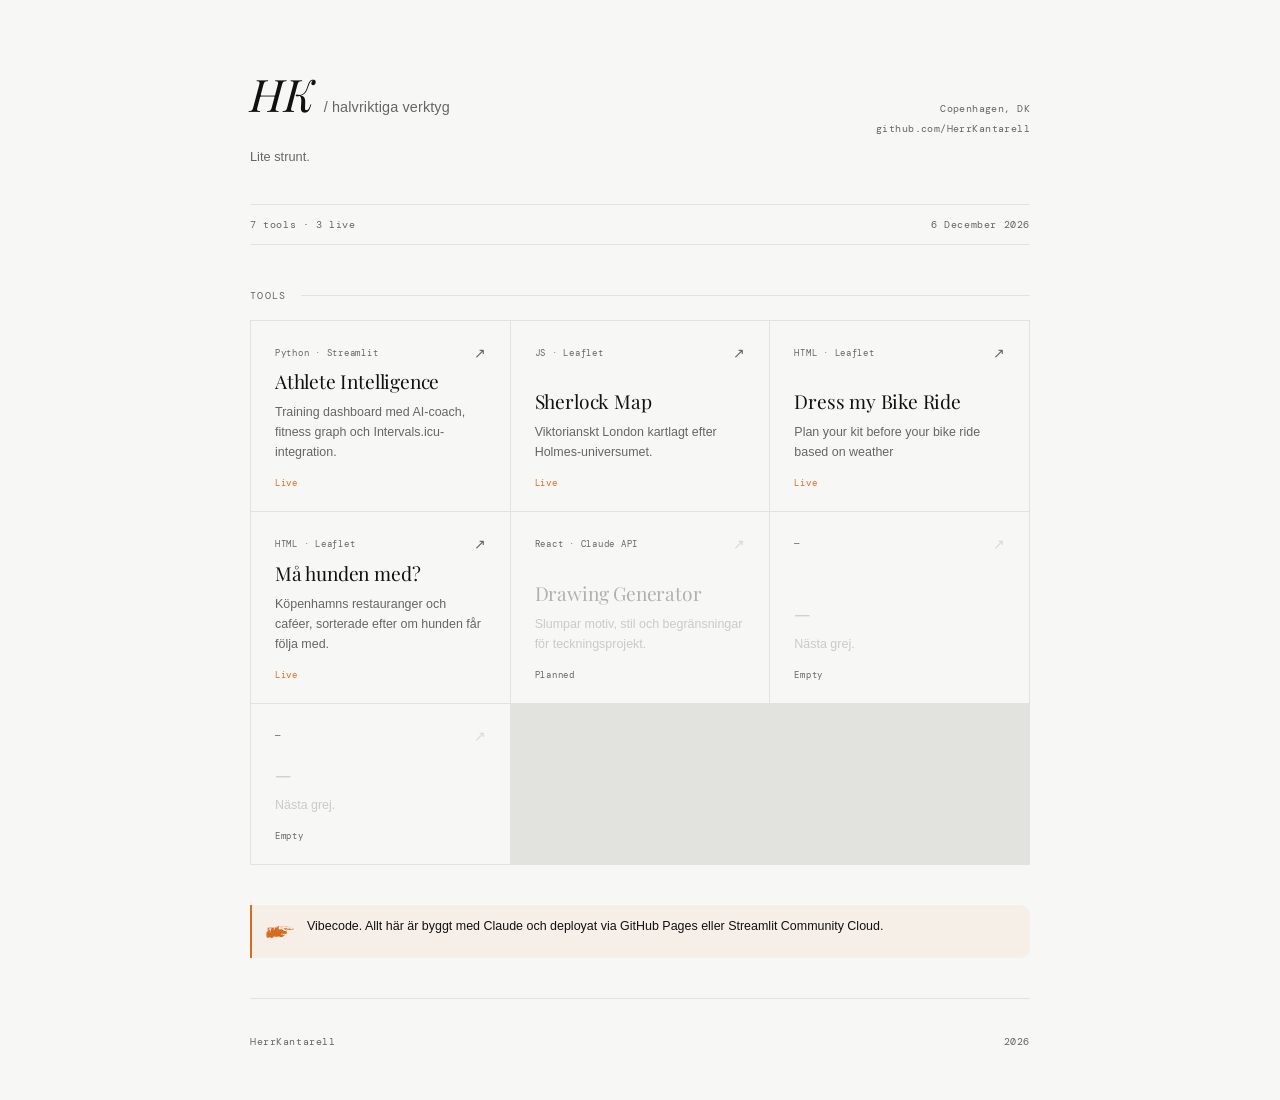
==== commit 77bea345: "Hubben: kort för Må hunden med? Relativ länk så att sidan går att nå i lokala förhandsvisningar.  Co" ====
--- a/index.html
+++ b/index.html
@@ -283,7 +283,7 @@
     </header>
 
     <div class="meta">
-      <span>6 tools · 2 live</span>
+      <span>7 tools · 3 live</span>
       <span id="date"></span>
     </div>
 
@@ -321,6 +321,16 @@
         <div class="card-status live">Live</div>
       </a>
       
+      <a class="card" href="hundevenlig/">
+        <div class="card-top">
+          <span class="card-tag">HTML · Leaflet</span>
+          <span class="card-arrow">↗</span>
+        </div>
+        <div class="card-name">Må hunden med?</div>
+        <div class="card-desc">Köpenhamns restauranger och caféer, sorterade efter om hunden får följa med.</div>
+        <div class="card-status live">Live</div>
+      </a>
+
       <a class="card wip" href="#">
         <div class="card-top">
           <span class="card-tag">React · Claude API</span>
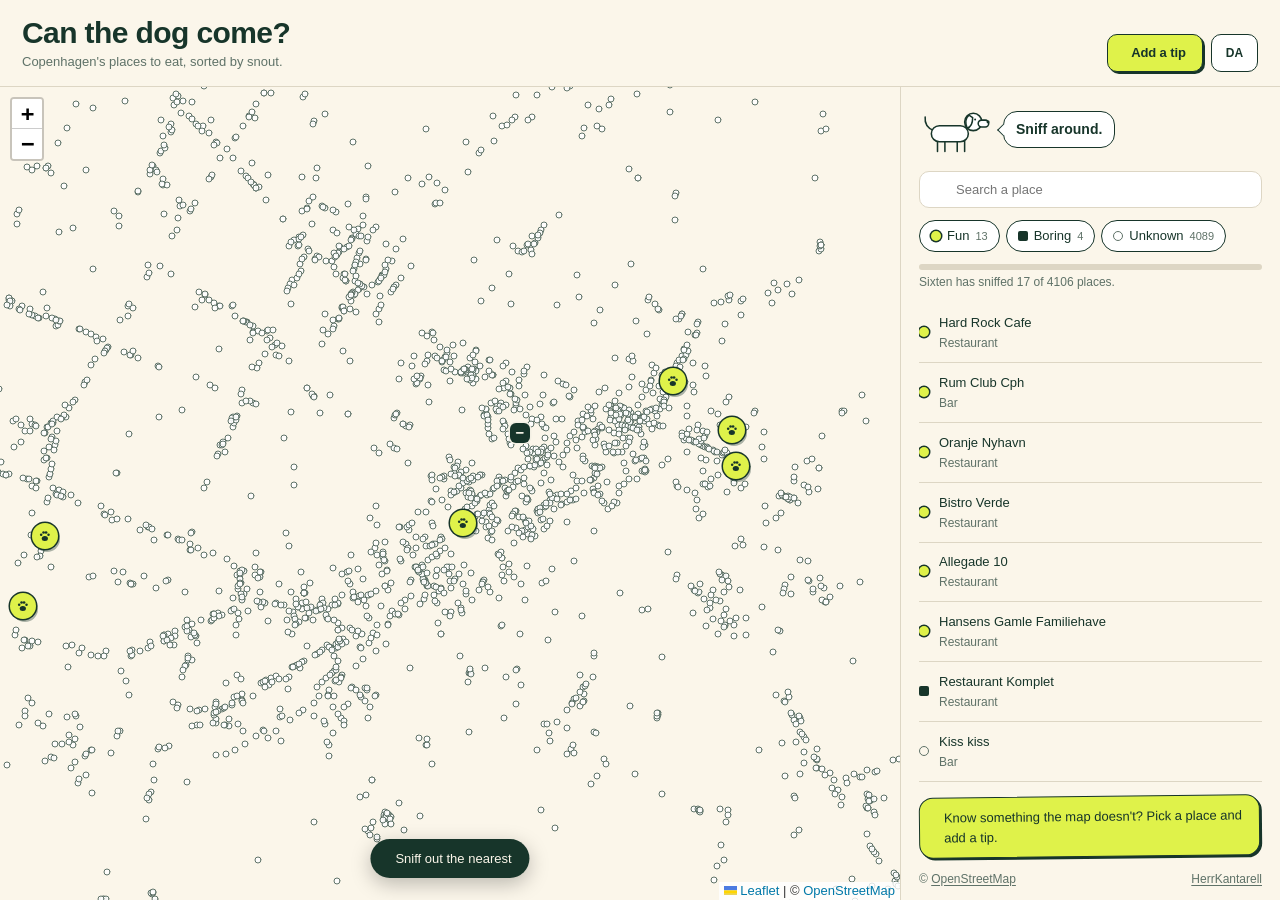
==== commit 7c26953b: "Må hunden med? som fristående projekt i roten Samma innehåll som hundevenlig/ på main, inklusive kar" ====
--- a/index.html
+++ b/index.html
@@ -1,388 +1,195 @@
 <!DOCTYPE html>
-<html lang="en">
+<html lang="da">
 <head>
-  <meta charset="UTF-8" />
-  <meta name="viewport" content="width=device-width, initial-scale=1.0" />
-  <title>HK / Halvriktiga verktyg</title>
-  <link rel="preconnect" href="https://fonts.googleapis.com" />
-  <link href="https://fonts.googleapis.com/css2?family=Playfair+Display:ital,wght@0,400;0,600;1,400&family=DM+Mono:wght@300;400&display=swap" rel="stylesheet" />
-  <style>
-    *, *::before, *::after { box-sizing: border-box; margin: 0; padding: 0; }
+<meta charset="utf-8">
+<meta name="viewport" content="width=device-width, initial-scale=1, viewport-fit=cover">
+<title>Må hunden med? · København</title>
+<meta name="description" content="Kort over restauranter og caféer i København – dem hvor hunden må komme med, og dem hvor den ikke må.">
+<meta name="color-scheme" content="light dark">
+<link rel="icon" href="data:image/svg+xml,<svg xmlns='http://www.w3.org/2000/svg' viewBox='0 0 24 24'><circle cx='12' cy='12' r='12' fill='%23DFF24A'/><g fill='%2317352A'><ellipse cx='12' cy='15.5' rx='4.2' ry='3.4'/><circle cx='7' cy='10.5' r='1.7'/><circle cx='10.3' cy='7.5' r='1.8'/><circle cx='13.7' cy='7.5' r='1.8'/><circle cx='17' cy='10.5' r='1.7'/></g></svg>">
+<link rel="preconnect" href="https://fonts.googleapis.com">
+<link rel="preconnect" href="https://fonts.gstatic.com" crossorigin>
+<link href="https://fonts.googleapis.com/css2?family=Bricolage+Grotesque:opsz,wght@12..96,600;12..96,700&display=swap" rel="stylesheet">
+<link rel="stylesheet" href="https://unpkg.com/@phosphor-icons/web@2.1.1/src/regular/style.css">
+<link rel="stylesheet" href="vendor/leaflet/leaflet.css">
+<link rel="stylesheet" href="css/style.css">
+</head>
+<body data-mood="idle">
 
-    :root {
-      --k-ink:       #111111;
-      --k-bg:        #F7F7F5;
-      --k-white:     #FFFFFF;
-      --k-mid:       #666662;
-      --k-faint:     #E2E2DF;
-      --k-orange:    #D96B1F;
-      --k-orange-tt: rgba(217,107,31,0.06);
-      --k-sans:      -apple-system, BlinkMacSystemFont, 'Helvetica Neue', Arial, sans-serif;
-      --k-serif:     'Playfair Display', Georgia, serif;
-      --k-mono:      'DM Mono', ui-monospace, monospace;
-      --k-radius:    10px;
-      --k-border:    0.5px solid var(--k-faint);
-    }
+<!--
+  Tvåspråkigt utan ramverk: all statisk text finns i båda språken med lang-attribut.
+  CSS gömmer det språk som inte matchar <html lang>. Se css/style.css → "Språk".
+-->
 
-    body {
-      background: var(--k-bg);
-      color: var(--k-ink);
-      font-family: var(--k-sans);
-      min-height: 100vh;
-      -webkit-font-smoothing: antialiased;
-    }
+<header class="top">
+  <div class="brand">
+    <h1>
+      <span lang="da">Må hunden med?</span>
+      <span lang="en">Can the dog come?</span>
+    </h1>
+    <p class="sub">
+      <span lang="da">Københavns spisesteder, sorteret efter snude.</span>
+      <span lang="en">Copenhagen's places to eat, sorted by snout.</span>
+    </p>
+  </div>
+  <div class="top-actions">
+    <button class="btn" id="open-tip" type="button">
+      <i class="ph ph-plus" aria-hidden="true"></i>
+      <span lang="da">Giv et tip</span><span lang="en">Add a tip</span>
+    </button>
+    <button class="btn-ghost lang" id="lang" type="button" aria-label="Sprog / Language">
+      <span lang="da">EN</span><span lang="en">DA</span>
+    </button>
+  </div>
+</header>
 
-    .wrap {
-      max-width: 860px;
-      margin: 0 auto;
-      padding: 0 40px;
-    }
+<main>
+  <section class="map-wrap" aria-label="Kort">
+    <div id="map"></div>
+    <button class="sniff" id="sniff" type="button">
+      <i class="ph ph-compass" aria-hidden="true"></i>
+      <span lang="da">Snus nærmeste op</span><span lang="en">Sniff out the nearest</span>
+    </button>
+    <p class="pin-hint" id="pin-hint" hidden>
+      <span lang="da">Klik på kortet, hvor stedet ligger.</span>
+      <span lang="en">Click the map where the place is.</span>
+      <button type="button" class="link" id="pin-cancel"><span lang="da">Fortryd</span><span lang="en">Cancel</span></button>
+    </p>
+  </section>
 
-    /* ─── Header ─── */
-    header {
-      padding: 72px 0 40px;
-      border-bottom: var(--k-border);
-    }
-
-    .header-top {
-      display: flex;
-      align-items: baseline;
-      justify-content: space-between;
-      gap: 24px;
-      margin-bottom: 10px;
-    }
-
-    .logotype {
-      font-family: var(--k-serif);
-      font-weight: 400;
-      font-style: italic;
-      font-size: clamp(2rem, 4vw, 2.8rem);
-      letter-spacing: -0.01em;
-      line-height: 1;
-    }
-
-    .logotype span {
-      color: var(--k-mid);
-      font-style: normal;
-      font-family: var(--k-sans);
-      font-size: 0.9rem;
-      font-weight: 400;
-      letter-spacing: 0.01em;
-    }
-
-    .header-right {
-      font-family: var(--k-mono);
-      font-size: 0.65rem;
-      color: var(--k-mid);
-      text-align: right;
-      letter-spacing: 0.04em;
-      line-height: 1.9;
-    }
-
-    .header-sub {
-      font-size: 0.8rem;
-      color: var(--k-mid);
-    }
-
-    /* ─── Meta bar ─── */
-    .meta {
-      padding: 13px 0;
-      border-bottom: var(--k-border);
-      display: flex;
-      justify-content: space-between;
-      align-items: center;
-      font-family: var(--k-mono);
-      font-size: 0.63rem;
-      color: var(--k-mid);
-      letter-spacing: 0.06em;
-    }
-
-    /* ─── Section label ─── */
-    .section-label {
-      padding: 44px 0 18px;
-      font-family: var(--k-mono);
-      font-size: 0.6rem;
-      letter-spacing: 0.14em;
-      text-transform: uppercase;
-      color: var(--k-mid);
-      display: flex;
-      align-items: center;
-      gap: 14px;
-    }
-
-    .section-label::after {
-      content: '';
-      flex: 1;
-      height: 1px;
-      background: var(--k-faint);
-    }
-
-    /* ─── Grid ─── */
-    .grid {
-      display: grid;
-      grid-template-columns: repeat(auto-fill, minmax(240px, 1fr));
-      gap: 1px;
-      background: var(--k-faint);
-      border: var(--k-border);
-    }
-
-    /* ─── Card ─── */
-    .card {
-      background: var(--k-bg);
-      padding: 26px 24px 22px;
-      display: flex;
-      flex-direction: column;
-      gap: 10px;
-      text-decoration: none;
-      color: inherit;
-      transition: background 0.15s ease;
-      min-height: 160px;
-    }
-
-    .card:hover {
-      background: var(--k-white);
-    }
-
-    .card:hover .card-arrow {
-      transform: translate(2px, -2px);
-      color: var(--k-orange);
-    }
-
-    .card.wip { cursor: default; }
-
-    .card.wip .card-name,
-    .card.wip .card-desc {
-      opacity: 0.3;
-    }
-
-    .card-top {
-      display: flex;
-      align-items: flex-start;
-      justify-content: space-between;
-    }
-
-    .card-tag {
-      font-family: var(--k-mono);
-      font-size: 0.58rem;
-      letter-spacing: 0.08em;
-      color: var(--k-mid);
-    }
-
-    .card-arrow {
-      font-size: 0.85rem;
-      color: var(--k-mid);
-      transition: transform 0.15s ease, color 0.15s ease;
-      line-height: 1;
-    }
-
-    .card.wip .card-arrow { opacity: 0.2; }
-
-    .card-name {
-      font-family: var(--k-serif);
-      font-size: 1.2rem;
-      font-weight: 400;
-      letter-spacing: -0.01em;
-      line-height: 1.2;
-      margin-top: auto;
-    }
-
-    .card-desc {
-      font-size: 0.78rem;
-      color: var(--k-mid);
-      line-height: 1.6;
-    }
-
-    .card-status {
-      font-family: var(--k-mono);
-      font-size: 0.58rem;
-      letter-spacing: 0.08em;
-      color: var(--k-mid);
-      margin-top: 4px;
-    }
-
-    .card-status.live { color: var(--k-orange); }
-
-    /* ─── Manicula callout ─── */
-    .callout {
-      margin-top: 40px;
-      background: var(--k-orange-tt);
-      border-left: 2px solid var(--k-orange);
-      padding: 12px 16px 12px 14px;
-      border-radius: 0 var(--k-radius) var(--k-radius) 0;
-      display: flex;
-      gap: 13px;
-      align-items: flex-start;
-    }
-
-    .callout svg { flex-shrink: 0; margin-top: 1px; }
-
-    .callout p {
-      font-size: 0.78rem;
-      line-height: 1.6;
-      color: var(--k-ink);
-    }
-
-    /* ─── Footer ─── */
-    footer {
-      padding: 36px 0 52px;
-      border-top: var(--k-border);
-      margin-top: 40px;
-      display: flex;
-      justify-content: space-between;
-      font-family: var(--k-mono);
-      font-size: 0.6rem;
-      color: var(--k-mid);
-      letter-spacing: 0.06em;
-    }
-
-    /* ─── Animations ─── */
-    header, .meta {
-      opacity: 0;
-      animation: up 0.5s ease forwards;
-    }
-
-    .card {
-      opacity: 0;
-      animation: up 0.45s ease forwards;
-    }
-
-    @keyframes up {
-      from { opacity: 0; transform: translateY(8px); }
-      to   { opacity: 1; transform: translateY(0); }
-    }
-
-    .card:nth-child(1) { animation-delay: 0.08s; }
-    .card:nth-child(2) { animation-delay: 0.13s; }
-    .card:nth-child(3) { animation-delay: 0.18s; }
-    .card:nth-child(4) { animation-delay: 0.23s; }
-    .card:nth-child(5) { animation-delay: 0.28s; }
-    .card:nth-child(6) { animation-delay: 0.33s; }
-
-    @media (max-width: 600px) {
-      .wrap { padding: 0 24px; }
-      header { padding: 48px 0 32px; }
-      .header-top { flex-direction: column; gap: 12px; }
-      .header-right { text-align: left; }
-      .grid { grid-template-columns: 1fr; }
-      footer { flex-direction: column; gap: 6px; }
-    }
-  </style>
-</head>
-<body>
-  <div class="wrap">
-
-    <header>
-      <div class="header-top">
-        <div class="logotype">HK <span>/ halvriktiga verktyg</span></div>
-        <div class="header-right">
-          Copenhagen, DK<br>
-          github.com/HerrKantarell
-        </div>
-      </div>
-      <div class="header-sub">Lite strunt.</div>
-    </header>
-
-    <div class="meta">
-      <span>7 tools · 3 live</span>
-      <span id="date"></span>
+  <aside class="panel">
+    <!-- SIXTEN · platshållare. Byt innehållet i .sixten mot riktig illustration.
+         Behåll klasserna .tail och .ear om svansen ska fortsätta vifta. -->
+    <div class="mascot">
+      <button class="sixten-btn" id="sixten" type="button" popovertarget="about" aria-label="Sixten">
+        <svg class="sixten" viewBox="0 0 120 90" aria-hidden="true">
+          <path class="tail" d="M24 46 C14 42 9 34 10 24"/>
+          <path d="M30 60v20M42 62v18M62 62v18M74 60v20"/>
+          <rect x="20" y="38" width="60" height="26" rx="13"/>
+          <circle cx="88" cy="32" r="14"/>
+          <rect x="96" y="29" width="17" height="11" rx="5.5"/>
+          <circle class="ink" cx="112" cy="32" r="2.4"/>
+          <circle class="ink" cx="91" cy="28" r="1.6"/>
+          <path class="ear" d="M81 21c-7 6-5 16-3 21 7-2 9-9 9-17z"/>
+        </svg>
+      </button>
+      <output class="bark" id="bark" for="sixten" aria-live="polite"></output>
     </div>
 
-    <div class="section-label">Tools</div>
-
-    <div class="grid">
-
-      <a class="card" href="https://athlete-intelligence.streamlit.app" target="_blank">
-        <div class="card-top">
-          <span class="card-tag">Python · Streamlit</span>
-          <span class="card-arrow">↗</span>
-        </div>
-        <div class="card-name">Athlete Intelligence</div>
-        <div class="card-desc">Training dashboard med AI-coach, fitness graph och Intervals.icu-integration.</div>
-        <div class="card-status live">Live</div>
-      </a>
-
-      <a class="card" href="https://herrkantarell.github.io/halvriktigaverktyg/sherlock-map/" target="_blank">
-        <div class="card-top">
-          <span class="card-tag">JS · Leaflet</span>
-          <span class="card-arrow">↗</span>
-        </div>
-        <div class="card-name">Sherlock Map</div>
-        <div class="card-desc">Viktorianskt London kartlagt efter Holmes-universumet.</div>
-        <div class="card-status live">Live</div>
-      </a>
-
-      <a class="card" href="https://herrkantarell.github.io/halvriktigaverktyg/dressmybikeride/" target="_blank">
-        <div class="card-top">
-          <span class="card-tag">HTML · Leaflet</span>
-          <span class="card-arrow">↗</span>
-        </div>
-        <div class="card-name">Dress my Bike Ride</div>
-        <div class="card-desc">Plan your kit before your bike ride based on weather</div>
-        <div class="card-status live">Live</div>
-      </a>
-      
-      <a class="card" href="hundevenlig/">
-        <div class="card-top">
-          <span class="card-tag">HTML · Leaflet</span>
-          <span class="card-arrow">↗</span>
-        </div>
-        <div class="card-name">Må hunden med?</div>
-        <div class="card-desc">Köpenhamns restauranger och caféer, sorterade efter om hunden får följa med.</div>
-        <div class="card-status live">Live</div>
-      </a>
-
-      <a class="card wip" href="#">
-        <div class="card-top">
-          <span class="card-tag">React · Claude API</span>
-          <span class="card-arrow">↗</span>
-        </div>
-        <div class="card-name">Drawing Generator</div>
-        <div class="card-desc">Slumpar motiv, stil och begränsningar för teckningsprojekt.</div>
-        <div class="card-status">Planned</div>
-      </a>
-
-      <a class="card wip" href="#">
-        <div class="card-top">
-          <span class="card-tag">—</span>
-          <span class="card-arrow">↗</span>
-        </div>
-        <div class="card-name">—</div>
-        <div class="card-desc">Nästa grej.</div>
-        <div class="card-status">Empty</div>
-      </a>
-
-      <a class="card wip" href="#">
-        <div class="card-top">
-          <span class="card-tag">—</span>
-          <span class="card-arrow">↗</span>
-        </div>
-        <div class="card-name">—</div>
-        <div class="card-desc">Nästa grej.</div>
-        <div class="card-status">Empty</div>
-      </a>
-
+    <div id="about" popover class="about">
+      <h2><span lang="da">Om kortet</span><span lang="en">About the map</span></h2>
+      <p lang="da">Stederne kommer fra OpenStreetMap. Hundereglerne kommer fra OSM-tagget <code>dog</code> og fra tips. Regler ændrer sig – ring, hvis det er vigtigt.</p>
+      <p lang="en">Places come from OpenStreetMap. Dog rules come from the OSM <code>dog</code> tag and from tips. Rules change – call ahead if it matters.</p>
+      <p class="meta" id="data-meta"></p>
     </div>
 
-    <!-- Manicula callout — den riktiga graverade handen från Kantarell v2 -->
-    <div class="callout">
-      <svg xmlns="http://www.w3.org/2000/svg" viewBox="0 0 1000 1000" width="28" height="28" style="color: var(--k-orange);">
-        <style>.st0{fill:currentColor}</style>
-        <path class="st0" d="M368,414.6c-9.8-6.2,4.3,18.3,11.5,12.3-.8-6.7-9.3-6.4-11.5-12.3ZM740.5,353c4.2-.3,3.3-7.7.6-9.2-4.6-.1-5.7,9.6-.6,9.2ZM509.4,333.1c-5.8.5-18.5,1.7-8.2,6.8,8.5,4.2,24.6.8,33.8.2,3.1-.2,10,.4,12.1-1.6,5.2-4.7-4.6-6.1-7.8-5.8-9.8.9-19.9-.4-29.9.4ZM68.7,354.3c1.1-7.8-14.2-1.5-15.3,3-2.7,11,12.5-1,15.3-3ZM47.4,372.7c-4.7-3.3-12.9,7.7-10.4,11.7,4.6,7.6,12.3-6.3,10.4-11.7ZM973.6,375.2c-9.9-8.4-22.6-7.9-34.4-11.6-11.7-3.7-22.2-9.8-33.1-14.6-18.6-8.3-38.3-19.9-58.9-22.1-14.3-1.6-26.8-9.4-41.1-11.3-12.5-1.6-24.2-2.4-36.6-4.9-6.3-1.3-12.4-.6-18.6-1.6-5.6-1-10.3-3.6-16-4.4-11.4-1.6-22-4.3-33.3-6.4-27-5-54.1-6.1-81.6-5.2-8.7.3-11-2-18.4-4.9-6.4-2.5-14.9-1.4-21.6-1.4-3.8,0-32.3-4.1-33.7-1.9-6,9.4,24.3,8.3,27.5,8.6,12.9,1.4,25.5,2.7,38.5,3.5,15.5.9,31,3.3,46.4,3.6,10.6.2,17.9,2.6,28.1,4.6,26,5.2,52.1,7.7,77.7,14.7,13.8,3.8,27.9,1.7,41.7,4.1,11.1,2,22.2,7,33.6,9.3,21.3,4.3,42.2,13.9,61.7,21.8,8.3,3.4,16.9,4.7,25.1,7.8,9.9,3.7,19.7,9.6,29.5,13.8,8.7,3.8,15.4,5.6,18.5,15.5,2.4,7.5,2.1,15.7-4.4,20.6-8.7,6.6-18.3,4.1-27.8,2.1-12.2-2.6-24.6-3-36.8-7.3-4.7-1.7-6.1-5.4-10-7.4-4.3-2.2-10.4-1.4-15.1-2.5-3-.7-8.5-1.5-10.5-4.1-1-1.2-.8-7.4-1.2-7.4-4.3.1-5.7,7.2-9.4,3.5-2-1.9,1.6-11.8,2.1-13.9-1.8-.8-5.4.8-6.7-.7-1.8-2.1.6-6.2-1.4-8.3-4-4.1-3.1-.7-5.4,2.8-1.5,2.4-.1,10.2-5.8,5.2-3.3-2.9,2.2-10.4-.4-12.9-3.9-3.7-7.1,4.1-8.3,6.9-3.1,7.4-1.4,11.2-9.5,13.4-2.6.7-5.7-.3-8.4.5-2.8.8-4.8,3.5-7.4,4.3-3.7,1.2-8.2,2-11.9,2.7-1.9.3-2.6,2.1-4.9,2-2.6-.1-6.9-3.6-9.8-4.2-7.1-1.2-14.8,2-21.8.3-10.2-2.4-16.1-7-13.7-17.2.8-3.4,4.1-24.4-2.4-13.6-.8,1.3-4.1,27-9.6,21.6-2-2,2.1-9,2.4-11.2,1.5-9.2,1-11.1-5.1-13.8.2,2.8,2.3,12.6-3.1,11.8-7.3-1.1.9-9.7,1.7-12.7,2.1-7.6,4-30.5-4.2-13-3.6,7.7-4.4,13.9-5.1,22.3-.3,3.5.4,10.7-4.1,11.6-6.9,1.5-7.7-10.9-12.5-12.6-6.1-2.1-5.4,2.3-8,7-6.8-3.7-9.3-4.3-17.9-2.4-11.6,2.6-7,1.5-17.1-1.7-4.1-1.3-5.6.1-9.6,0-2-1.4-4.1-2.1-6.5-2.1l-2.8,1.8c-6.3-.5-14.2,1.3-20.3,0-5.5-1.1-9.6-6.2-14.5-8.9-7.6-4.2-14.3-10.2-22.1-14.1-5.4-2.7-13.8-8-19.7-8.4-7.5-.5-10.4,3.3-3.6,7,3,1.7,7.1.1,10.6,1.3,2.4.9,6.3,4.1,8.9,5.5,4.8,2.5,8.7,4.8,13.1,8,4.3,3.2,8.4,6.4,13,9,3.7,2.1,7.6,2.8,10.7,5.2,2.5,1.9,4.3,4.8,7.5,6.8,14.9,9.6,28.8,21.1,44.2,30,7.8,4.5,16.5,6.6,23.7,11.7,2.9,2.1,5.9,6.1,9.2,7.7,3.6,1.7,8.8-.4,11.8,2.5,4.3,4.1-2,24.4-3.8,28.3-5.7,12.4-7.7,21.1-22.2,15-7.3-3.1-9.8-6.6-19.2-7.4-2.5-.2-6.9.5-9.4,0-5.1-1-5.4-3.2-9.7-4.7-2.4-.9-6.8-.7-8.7-2.2-2.3-1.8-2.1-5.5-4.1-7-3.6-2.8-8.1-1.8-12.3-3.7-5.1-2.3-7.8-7-12.4-10-4.3-2.8-10.5-2.5-14.6-5.1-4-2.5-6.5-7.9-10.9-11.2-3.5-2.6-7.1-3.2-10.6-6.4-3.6-3.2-9.2-8.3-10.6-12.9-1-3.3,1.1-9.3-1.6-11.4-3.6-3-3.9,7.1-7.6,8-9.7,2.5-3.6-4.9-3.4-8.1.6-7.5-1.4-8.1-5.9-2.9-2.8,3.2-1.6,8.7-3.4,12.1-7.4,13.7-10.9-2.8-13.9-8.4-1.5-2.8-3.5-7.4-7-6.3-4.1,1.4,3.5,13.9,3.3,17.2-.8,13.7-18.9,12.6-29,11.5-3.6-.4-4.4-2.3-8.2-1.1-2.8.9-2.7,6.2-6.6,6-1.8-.1-4.9-4.6-6-5-2.9-1.3-4.3-.8-7.2-1.1-14.8-1.3-15.5-2.6-16.2-17-.8-17.7-3.6-34.9-2.4-52.7.3-4.9.4-11.5,2.1-16.1,1.9-5.3,5.4-7.5,5.2-13.4-.2-6.9-5.5-14.1,4-18.1,4.6-1.9,12,.3,16.9.4,14.9.3,30,.6,44.7-.9,13.6-1.4,11-9.3-1.9-7.9-15.2,1.6-31.2,3.5-46.6,3.4-20-.1-34.9-.8-53.8,6.6-11.6,4.5-19.6,8.3-30.3,12.7-3.3,1.3-23.2,10.4-16.9,13.7,3.2,1.7,18.3-8,21.6-9.8,4.3-2.4,12.2-8.7,17.7-6.7,6.9,2.5,4.4,8,.2,12.7-.9,1-5.6.1-7,1.8-1.8,2.1.4,4.9-2.4,6.9-1.7,1.2-6.8-1.6-8.7-.4-1.9,1.2-3.2,7.1-4.6,9.2-5.2,7.8-18.5,18.3-26.9,14.6-3-1.3-6.3-6.6-10-6.5-2.1,0-2.7-.2-4.4,1.1-3.8,3-.2,2.8.2,4.9.4,2.1,6.2,2.4,3.2,6.5-1.9,2.6-5.5.4-7.6-.2-5.2-1.6-6.5-5.5-11.8-2.5-9.4,5.3-12.6,17-10.3,25.5,1.3,4.7,3.4,2.4,1.3,8.3-.8,2.2-3.1,4.8-4.8,6.3-1.7,1.5-4.2.6-6.1,2.8-1.9,2.2-2.4,4.9-3.7,7.5-1.9,3.8-3.6,10.2-7.2,12.6-1.9,1.2-4.3-.7-6.1.2-1.2.6-5.3,4.9-6.1,4.9,1.3-5.3,4.5-7,3.4-12.8-.3-1.7-3.2-6.3-4-8.3-1.6-4.2-4.2-16.1-11.6-13.8-6.8,2.2-.7,5.9-.1,9.9,1.2,7.5-1.4,6-8,7.3-6.8,1.4-4.9-1.9-7.3,5.3-.9,2.9,3.1,7.7-.2,10.5-1,.8-14.9.3-16.1-1.2-7.7-9.5,31.1-40.9,37.5-44.9,15-9.2,36.8-12.2,48.7-25.7,4.7-5.3,8.9-10.2,15.6-13.1,3.1-1.3,20.3-4.8,17.2-11.1-4.4-8.7-44.3,23-50.1,25.6-3.7,1.7-6.9,1.8-10.5,3.9-3.9,2.3-7.5,7.7-12.1,8.6-2.5.5-17.2-3.5-16.1-7.6,3.8-3.8,9.8,5.7,13.6.4,4.1-5.7-4.1-9.2-8.2-10.5-6.6-2-16.3-1-22.8,1-4.8,1.4-11.8,8.2-17,6.7-6.5-1.8-8.2-14.4-16.5-11.1-3.8,1.5-5.5,10.1-7.5,13.2-4.3,6.9-10.5,12.9-15.1,19.7-7.7,11.3-15.2,24.1-21.6,35.8-5.5,10.2-7.8,21.7-12,32.2-2.4,6-4.2,11.4-5.7,17.7-1.2,5.2-.7,12.1-2.2,16.6-1.6,4.9-5.7,5.8-7.5,10.5-2.2,5.7,4.1,7.5,3,11.8-1.1,4.5-6.6,2.2-8.7,5-2.1,2.7-1.1,9.3-1.9,13-1.3,5.7-10.3,29.5-12.5,12.5-1-7.9,3.7-17,3.2-25.5-.4-7.1.6-12.5,2.1-19.4,3.3-15.6,6.5-30.6,10.5-46.1,1.8-6.8,5.2-14.1,6.3-21,.2-1.5-1.8-3.6-1.5-4.9.2-1.4,3-3.7,3-5,0-12.6-6.7-8.3-10.2.2-3.1,7.4-4.2,15.4-7.2,22.8-1.3,3.2-15.7,22.1-20.1,15.1-2.7-4.2,8-8.1,8.9-10.5,2-5.7-4-10.8-.1-17.3,2.5-4.1,7.4-3.9,6.4-9.8-1.2-6.9-5.7-4.3-8.7-.6-6.1,7.4-3,18.5-8.5,25.4-4.4,5.6-9.8,4.9-15.5,8.5-3.1,1.9-7.2,8.9-11.1,9-2.9-8.7,8-28,11-36.6,3.9-11.2,13-22.7,19.6-32.6,7.5-11.1,14.4-22.6,26.7-28.7,6.2-3.1,12.3-5.7,19.3-4.4,3.1.6,5,3.1,8.4,3.3,3.7.3,6.6-2.4,10.2-3,2.1,6.9-5.6,7.1-9.5,9.8-4.5,3.2-8.7,8.3-12.5,12.4-4.2,4.7-7.5,7.4-2.7,14,5.4,7.3,8.8,2.2,15.1,1,.6,4.4-4.7,15.8-3,18.9,2.9,5.3,8.3-4.7,9.3-7.3,2.2-5.9,1.6-8.8,5.3-14.2,3.5-5.2,7.1-10.4,10.6-15.6,4.2-6.3,23.7-23.3,19.9-28.5-3.1-4.1-10.7-1.5-14.4-.8-8.3,1.6-16.8,2.6-25.4,2.8-6.1.1-12.2-1.7-18.2-1.3-6.3.3-10.5,4.2-16.5,5-11.2,1.4-22.6-1.7-34,1.4-7,1.9-10.2,2.5-17.7,2.1-5.8-.3-11.3-1.1-16.3,2.6-2.9,2.1-17.3,17.6-17.1,20.8.5,7.3,8.1,2.1,2.3,12.6-3.4,6.2-7.6,11.9-11.2,18.4-4.7,8.4-9.5,17.3,1.8,18.3,5.3.4,21.1-9,20-1.5-.2,1.7-10.3,6.8-.2,7.4,3,.2,9.7-5.3,11.6-7.2,2.6-2.5,10.9-16.3,11.3-5.6.1,2.8-4.7,6.5-6,8.9-1.8,3.4-2.7,7.6-4,11.2-2.8,7.7-5.2,11.8-10.9,16.5-3.4,2.8-4.6,1.7-6.4,7.6-1.8,6.2-2,13-3,19.4-1.5,9.9-3.9,31.3-18.2,30.1-1-4.6,3-7.2,5.2-10.5-3.3-4.7-5-2.6-6-8.9-.3-1.7,2.2-9.7,2.6-11.3,1.9-8.5,3.9-17.1,6-25.5,1.2-5,2.8-9.6,4.4-14.3,1.1-3.2,6.9-11.3-1.9-7.4-3.9,1.7-6.2,12.8-8.4,16.4-5.1,8.4-9.5,17.7-13.4,27.1-6.8,16.6-11,36.1-15.2,53.6-9.6,39.7-6.8,80.1-2.1,119.8,1.9,16.2,1.6,39.9,14.2,52.6,4.9,5,9.1,4.7,15.9,5.1,8.9.6,15.4,3,24.1,4.9,16,3.4,25.3-10.7,39.4-15.6,16-5.5,29.5-.5,43.7,7.2,16.9,9.1,32.2,17.5,52.1,16.9,21.3-.6,35.6-12.5,48.8-28.1,6.1-7.2,10.6-15.8,16.4-23.1,6.4-8.1,9.9-6.7,20-4,19.9,5.2,40.7,5.3,61.1,7.6,21.7,2.5,41.9.1,63.5.2,10.2.1,16,0,25.5-3.9,6-2.4,13-4.7,19.5-5.3,16.5-1.4,26.5,18.7,42.5,23.8,17.4,5.5,31.7,2.9,49.1.5,7.9-1.1,13.5-4.1,20.8-6,9.4-2.4,15.8-.3,24.4-6.9,4.8-3.7,10.7-9,13-14.6,2.6-6.5,1.1-17,4.8-22.8,4.6-.5,7.9,4,12.2,4.7,3.7.6,8.1-.4,11.7-1.2,7-1.6,15.2-4.4,20.4-9.7,4-4.1,16.9-32.6,4.8-29.2-1.2.3-1.3,5.2-2.3,6.1-3,2.6-7.2,2.6-10.8,3.6-8,2.2-14.1,2.3-22.6,2.8-8.7.5-17.7,2.1-25.2-3.4-4-2.9-5.3-5.9-10.2-7.6-1.8-.6-5.9.2-7.3-1.3-3.7-4,5.5-6.4,7.3-10.2,3.1-6.4-.8-13.1-6-16.7-9.5-6.6-27.7-5.3-34.2,5.3-4.3,7.1-1.7,16,6,19.6,2.4,1.1,12.1-.5,13.1,2.3,1.6,4.7-7.5,8.4-10.7,9.2-8.1,1.9-11.4-1.9-17.4-6.1-7.5-5.2-13.1-10.4-7.4-21.3,2.5-4.7,7.8-7.4,11.8-10.7,11.8-9.6,20.4-9.3,35.9-7.6,13,1.4,33.5-2.3,44.5,5.5,6,4.3,2.1,1.1,4.4,5.6.6,1.2-1.1,5.3.5,6.2,3.3,1.9,8-5.1,11-6,6.7-1.8,10.2,1.2,13.3,5.8,2.2,3.2,3.2,15.6,10.5,10.2,5.2-3.9-4.2-11.3-3.6-15.8.8-6.2,8.9-10.1,14.1-11.7,9.6-3,9.3,1.6,16.6,4.7,5.7,2.4,14.6-1.7,20.2-3,17.1-4.2,30-12.9,31.6-31.9.6-6.6.1-16.7-.6-23.1-.4-3.3-3.2-6.1-3.9-9.5-.8-3.7.7-6-.9-9.7-5.1-11.5-23-12.5-25.3-24.9-1.3-7.4,6.4-14.6,8.2-21.9,2.1-8.7.3-7.7-4.7-13.5-3.5-4.1-4.2-7.7-9-10.3-4-2.2-13.3-.5-14.1-8.1,2.7-1.7,9.3-.7,12.8-1.4,2.7-.6,4-2.4,6.7-2.7,4.2-.5,10.3.6,14,2.5,4.7,2.4,5.1,5.1,10.8,5.9,3.1.5,5.5-.8,8.9.4,2,.7,3.1,2.7,5,3.5,7.1,2.8,6.9-.2,12.8-1.9,6.9-2,4.9-.8,11.3,2.1,10.9,4.8,24.8-.1,36-2.3,11.6-2.2,21.8,5.9,31.6,4.8,2.5-.3,2.8-4.2,6.1-3.8,2,.3,3.6,4.2,4.9,4.9,5,2.7,7.2,3.1,13.2,3.7,17.5,1.9,34.7,4.2,52.3,4.9,14.3.6,29.3,2.4,42.2-5.2,19.3-11.1,24-35.2,5.7-50.6Z"/>
-      </svg>
-      <p>Vibecode. Allt här är byggt med Claude och deployat via GitHub Pages eller Streamlit Community Cloud.</p>
+    <div class="search">
+      <i class="ph ph-magnifying-glass" aria-hidden="true"></i>
+      <input class="input" id="q" type="search" list="names" autocomplete="off"
+             data-ph-da="Søg et sted" data-ph-en="Search a place">
+      <datalist id="names"></datalist>
     </div>
 
-    <footer>
-      <span>HerrKantarell</span>
-      <span id="year"></span>
+    <fieldset class="filters">
+      <legend class="sr"><span lang="da">Vis</span><span lang="en">Show</span></legend>
+      <label class="chip" data-s="yes">
+        <input type="checkbox" id="f-yes" checked>
+        <span class="dot"></span>
+        <span lang="da">Sjove</span><span lang="en">Fun</span>
+        <output id="n-yes">–</output>
+      </label>
+      <label class="chip" data-s="no">
+        <input type="checkbox" id="f-no" checked>
+        <span class="dot"></span>
+        <span lang="da">Kedelige</span><span lang="en">Boring</span>
+        <output id="n-no">–</output>
+      </label>
+      <label class="chip" data-s="unknown">
+        <input type="checkbox" id="f-unknown" checked>
+        <span class="dot"></span>
+        <span lang="da">Uvist</span><span lang="en">Unknown</span>
+        <output id="n-unknown">–</output>
+      </label>
+    </fieldset>
+
+    <div class="sniffed">
+      <meter id="meter" min="0" max="1" value="0"></meter>
+      <p class="meta" id="meter-text"></p>
+    </div>
+
+    <div class="list-wrap" id="list-wrap">
+      <div class="leash" aria-hidden="true"><i class="ph ph-paw-print"></i></div>
+      <ul class="list" id="list"></ul>
+      <p class="empty" id="empty" hidden>
+        <span lang="da">Ingen steder her. Zoom ud, eller slå et filter til.</span>
+        <span lang="en">Nothing here. Zoom out, or switch a filter on.</span>
+      </p>
+      <p class="status" id="status" role="status">
+        <span lang="da">Henter steder…</span><span lang="en">Fetching places…</span>
+      </p>
+    </div>
+
+    <div class="callout">
+      <i class="ph ph-paw-print" aria-hidden="true"></i>
+      <p>
+        <span lang="da">Ved du noget, kortet ikke ved? Vælg et sted og giv et tip.</span>
+        <span lang="en">Know something the map doesn't? Pick a place and add a tip.</span>
+      </p>
+    </div>
+
+    <footer class="foot meta">
+      <span>© <a href="https://www.openstreetmap.org/copyright" target="_blank" rel="noopener">OpenStreetMap</a></span>
+      <a href="https://herrkantarell.github.io/halvriktigaverktyg/">HerrKantarell</a>
     </footer>
+  </aside>
+</main>
 
+<dialog id="tip" class="tip">
+  <form method="dialog" id="tip-form">
+    <h2><span lang="da">Giv et tip</span><span lang="en">Add a tip</span></h2>
+
+    <label class="field">
+      <span class="label"><span lang="da">Sted</span><span lang="en">Place</span></span>
+      <input class="input" id="tip-name" name="name" list="names" required maxlength="80" autocomplete="off">
+    </label>
+
+    <fieldset class="field verdict">
+      <legend class="label"><span lang="da">Må hunden komme med?</span><span lang="en">Can the dog come?</span></legend>
+      <label><input type="radio" name="s" value="yes" required>
+        <span><span lang="da">Ja</span><span lang="en">Yes</span></span></label>
+      <label><input type="radio" name="s" value="outside">
+        <span><span lang="da">Kun ude</span><span lang="en">Outside only</span></span></label>
+      <label><input type="radio" name="s" value="no">
+        <span><span lang="da">Nej</span><span lang="en">No</span></span></label>
+    </fieldset>
+
+    <label class="field">
+      <span class="label"><span lang="da">Hvordan ved du det? (valgfrit)</span><span lang="en">How do you know? (optional)</span></span>
+      <textarea class="input" name="note" rows="2" maxlength="200"
+                data-ph-da="Fx: spurgte i baren i november" data-ph-en="E.g. asked at the bar in November"></textarea>
+    </label>
+
+    <div class="dialog-actions">
+      <button class="btn-ghost" type="button" id="tip-close"><span lang="da">Luk</span><span lang="en">Close</span></button>
+      <button class="btn" type="submit" value="save"><span lang="da">Gem</span><span lang="en">Save</span></button>
+    </div>
+  </form>
+
+  <div class="sent" id="tip-sent" hidden>
+    <h2><span lang="da">Gemt.</span><span lang="en">Saved.</span></h2>
+    <p lang="da">Tippet ligger nu på dit kort. Send det videre, så kommer det på alles.</p>
+    <p lang="en">The tip is on your map now. Pass it on and it lands on everyone's.</p>
+    <div class="dialog-actions">
+      <button class="btn-ghost" type="button" id="sent-close"><span lang="da">Færdig</span><span lang="en">Done</span></button>
+      <a class="btn" id="tip-send" target="_blank" rel="noopener">
+        <span lang="da">Send til flokken</span><span lang="en">Send to the pack</span>
+        <i class="ph ph-arrow-up-right" aria-hidden="true"></i>
+      </a>
+    </div>
   </div>
+</dialog>
 
-  <script>
-    const now = new Date();
-    document.getElementById('year').textContent = now.getFullYear();
-    document.getElementById('date').textContent = now.toLocaleDateString('en-GB', { day: 'numeric', month: 'long', year: 'numeric' });
-  </script>
+<script src="vendor/leaflet/leaflet.js"></script>
+<script type="module" src="js/app.js"></script>
 </body>
 </html>
--- a/vendor/leaflet/leaflet.css
+++ b/vendor/leaflet/leaflet.css
@@ -0,0 +1,661 @@
+/* required styles */
+
+.leaflet-pane,
+.leaflet-tile,
+.leaflet-marker-icon,
+.leaflet-marker-shadow,
+.leaflet-tile-container,
+.leaflet-pane > svg,
+.leaflet-pane > canvas,
+.leaflet-zoom-box,
+.leaflet-image-layer,
+.leaflet-layer {
+	position: absolute;
+	left: 0;
+	top: 0;
+	}
+.leaflet-container {
+	overflow: hidden;
+	}
+.leaflet-tile,
+.leaflet-marker-icon,
+.leaflet-marker-shadow {
+	-webkit-user-select: none;
+	   -moz-user-select: none;
+	        user-select: none;
+	  -webkit-user-drag: none;
+	}
+/* Prevents IE11 from highlighting tiles in blue */
+.leaflet-tile::selection {
+	background: transparent;
+}
+/* Safari renders non-retina tile on retina better with this, but Chrome is worse */
+.leaflet-safari .leaflet-tile {
+	image-rendering: -webkit-optimize-contrast;
+	}
+/* hack that prevents hw layers "stretching" when loading new tiles */
+.leaflet-safari .leaflet-tile-container {
+	width: 1600px;
+	height: 1600px;
+	-webkit-transform-origin: 0 0;
+	}
+.leaflet-marker-icon,
+.leaflet-marker-shadow {
+	display: block;
+	}
+/* .leaflet-container svg: reset svg max-width decleration shipped in Joomla! (joomla.org) 3.x */
+/* .leaflet-container img: map is broken in FF if you have max-width: 100% on tiles */
+.leaflet-container .leaflet-overlay-pane svg {
+	max-width: none !important;
+	max-height: none !important;
+	}
+.leaflet-container .leaflet-marker-pane img,
+.leaflet-container .leaflet-shadow-pane img,
+.leaflet-container .leaflet-tile-pane img,
+.leaflet-container img.leaflet-image-layer,
+.leaflet-container .leaflet-tile {
+	max-width: none !important;
+	max-height: none !important;
+	width: auto;
+	padding: 0;
+	}
+
+.leaflet-container img.leaflet-tile {
+	/* See: https://bugs.chromium.org/p/chromium/issues/detail?id=600120 */
+	mix-blend-mode: plus-lighter;
+}
+
+.leaflet-container.leaflet-touch-zoom {
+	-ms-touch-action: pan-x pan-y;
+	touch-action: pan-x pan-y;
+	}
+.leaflet-container.leaflet-touch-drag {
+	-ms-touch-action: pinch-zoom;
+	/* Fallback for FF which doesn't support pinch-zoom */
+	touch-action: none;
+	touch-action: pinch-zoom;
+}
+.leaflet-container.leaflet-touch-drag.leaflet-touch-zoom {
+	-ms-touch-action: none;
+	touch-action: none;
+}
+.leaflet-container {
+	-webkit-tap-highlight-color: transparent;
+}
+.leaflet-container a {
+	-webkit-tap-highlight-color: rgba(51, 181, 229, 0.4);
+}
+.leaflet-tile {
+	filter: inherit;
+	visibility: hidden;
+	}
+.leaflet-tile-loaded {
+	visibility: inherit;
+	}
+.leaflet-zoom-box {
+	width: 0;
+	height: 0;
+	-moz-box-sizing: border-box;
+	     box-sizing: border-box;
+	z-index: 800;
+	}
+/* workaround for https://bugzilla.mozilla.org/show_bug.cgi?id=888319 */
+.leaflet-overlay-pane svg {
+	-moz-user-select: none;
+	}
+
+.leaflet-pane         { z-index: 400; }
+
+.leaflet-tile-pane    { z-index: 200; }
+.leaflet-overlay-pane { z-index: 400; }
+.leaflet-shadow-pane  { z-index: 500; }
+.leaflet-marker-pane  { z-index: 600; }
+.leaflet-tooltip-pane   { z-index: 650; }
+.leaflet-popup-pane   { z-index: 700; }
+
+.leaflet-map-pane canvas { z-index: 100; }
+.leaflet-map-pane svg    { z-index: 200; }
+
+.leaflet-vml-shape {
+	width: 1px;
+	height: 1px;
+	}
+.lvml {
+	behavior: url(#default#VML);
+	display: inline-block;
+	position: absolute;
+	}
+
+
+/* control positioning */
+
+.leaflet-control {
+	position: relative;
+	z-index: 800;
+	pointer-events: visiblePainted; /* IE 9-10 doesn't have auto */
+	pointer-events: auto;
+	}
+.leaflet-top,
+.leaflet-bottom {
+	position: absolute;
+	z-index: 1000;
+	pointer-events: none;
+	}
+.leaflet-top {
+	top: 0;
+	}
+.leaflet-right {
+	right: 0;
+	}
+.leaflet-bottom {
+	bottom: 0;
+	}
+.leaflet-left {
+	left: 0;
+	}
+.leaflet-control {
+	float: left;
+	clear: both;
+	}
+.leaflet-right .leaflet-control {
+	float: right;
+	}
+.leaflet-top .leaflet-control {
+	margin-top: 10px;
+	}
+.leaflet-bottom .leaflet-control {
+	margin-bottom: 10px;
+	}
+.leaflet-left .leaflet-control {
+	margin-left: 10px;
+	}
+.leaflet-right .leaflet-control {
+	margin-right: 10px;
+	}
+
+
+/* zoom and fade animations */
+
+.leaflet-fade-anim .leaflet-popup {
+	opacity: 0;
+	-webkit-transition: opacity 0.2s linear;
+	   -moz-transition: opacity 0.2s linear;
+	        transition: opacity 0.2s linear;
+	}
+.leaflet-fade-anim .leaflet-map-pane .leaflet-popup {
+	opacity: 1;
+	}
+.leaflet-zoom-animated {
+	-webkit-transform-origin: 0 0;
+	    -ms-transform-origin: 0 0;
+	        transform-origin: 0 0;
+	}
+svg.leaflet-zoom-animated {
+	will-change: transform;
+}
+
+.leaflet-zoom-anim .leaflet-zoom-animated {
+	-webkit-transition: -webkit-transform 0.25s cubic-bezier(0,0,0.25,1);
+	   -moz-transition:    -moz-transform 0.25s cubic-bezier(0,0,0.25,1);
+	        transition:         transform 0.25s cubic-bezier(0,0,0.25,1);
+	}
+.leaflet-zoom-anim .leaflet-tile,
+.leaflet-pan-anim .leaflet-tile {
+	-webkit-transition: none;
+	   -moz-transition: none;
+	        transition: none;
+	}
+
+.leaflet-zoom-anim .leaflet-zoom-hide {
+	visibility: hidden;
+	}
+
+
+/* cursors */
+
+.leaflet-interactive {
+	cursor: pointer;
+	}
+.leaflet-grab {
+	cursor: -webkit-grab;
+	cursor:    -moz-grab;
+	cursor:         grab;
+	}
+.leaflet-crosshair,
+.leaflet-crosshair .leaflet-interactive {
+	cursor: crosshair;
+	}
+.leaflet-popup-pane,
+.leaflet-control {
+	cursor: auto;
+	}
+.leaflet-dragging .leaflet-grab,
+.leaflet-dragging .leaflet-grab .leaflet-interactive,
+.leaflet-dragging .leaflet-marker-draggable {
+	cursor: move;
+	cursor: -webkit-grabbing;
+	cursor:    -moz-grabbing;
+	cursor:         grabbing;
+	}
+
+/* marker & overlays interactivity */
+.leaflet-marker-icon,
+.leaflet-marker-shadow,
+.leaflet-image-layer,
+.leaflet-pane > svg path,
+.leaflet-tile-container {
+	pointer-events: none;
+	}
+
+.leaflet-marker-icon.leaflet-interactive,
+.leaflet-image-layer.leaflet-interactive,
+.leaflet-pane > svg path.leaflet-interactive,
+svg.leaflet-image-layer.leaflet-interactive path {
+	pointer-events: visiblePainted; /* IE 9-10 doesn't have auto */
+	pointer-events: auto;
+	}
+
+/* visual tweaks */
+
+.leaflet-container {
+	background: #ddd;
+	outline-offset: 1px;
+	}
+.leaflet-container a {
+	color: #0078A8;
+	}
+.leaflet-zoom-box {
+	border: 2px dotted #38f;
+	background: rgba(255,255,255,0.5);
+	}
+
+
+/* general typography */
+.leaflet-container {
+	font-family: "Helvetica Neue", Arial, Helvetica, sans-serif;
+	font-size: 12px;
+	font-size: 0.75rem;
+	line-height: 1.5;
+	}
+
+
+/* general toolbar styles */
+
+.leaflet-bar {
+	box-shadow: 0 1px 5px rgba(0,0,0,0.65);
+	border-radius: 4px;
+	}
+.leaflet-bar a {
+	background-color: #fff;
+	border-bottom: 1px solid #ccc;
+	width: 26px;
+	height: 26px;
+	line-height: 26px;
+	display: block;
+	text-align: center;
+	text-decoration: none;
+	color: black;
+	}
+.leaflet-bar a,
+.leaflet-control-layers-toggle {
+	background-position: 50% 50%;
+	background-repeat: no-repeat;
+	display: block;
+	}
+.leaflet-bar a:hover,
+.leaflet-bar a:focus {
+	background-color: #f4f4f4;
+	}
+.leaflet-bar a:first-child {
+	border-top-left-radius: 4px;
+	border-top-right-radius: 4px;
+	}
+.leaflet-bar a:last-child {
+	border-bottom-left-radius: 4px;
+	border-bottom-right-radius: 4px;
+	border-bottom: none;
+	}
+.leaflet-bar a.leaflet-disabled {
+	cursor: default;
+	background-color: #f4f4f4;
+	color: #bbb;
+	}
+
+.leaflet-touch .leaflet-bar a {
+	width: 30px;
+	height: 30px;
+	line-height: 30px;
+	}
+.leaflet-touch .leaflet-bar a:first-child {
+	border-top-left-radius: 2px;
+	border-top-right-radius: 2px;
+	}
+.leaflet-touch .leaflet-bar a:last-child {
+	border-bottom-left-radius: 2px;
+	border-bottom-right-radius: 2px;
+	}
+
+/* zoom control */
+
+.leaflet-control-zoom-in,
+.leaflet-control-zoom-out {
+	font: bold 18px 'Lucida Console', Monaco, monospace;
+	text-indent: 1px;
+	}
+
+.leaflet-touch .leaflet-control-zoom-in, .leaflet-touch .leaflet-control-zoom-out  {
+	font-size: 22px;
+	}
+
+
+/* layers control */
+
+.leaflet-control-layers {
+	box-shadow: 0 1px 5px rgba(0,0,0,0.4);
+	background: #fff;
+	border-radius: 5px;
+	}
+.leaflet-control-layers-toggle {
+	background-image: url(images/layers.png);
+	width: 36px;
+	height: 36px;
+	}
+.leaflet-retina .leaflet-control-layers-toggle {
+	background-image: url(images/layers-2x.png);
+	background-size: 26px 26px;
+	}
+.leaflet-touch .leaflet-control-layers-toggle {
+	width: 44px;
+	height: 44px;
+	}
+.leaflet-control-layers .leaflet-control-layers-list,
+.leaflet-control-layers-expanded .leaflet-control-layers-toggle {
+	display: none;
+	}
+.leaflet-control-layers-expanded .leaflet-control-layers-list {
+	display: block;
+	position: relative;
+	}
+.leaflet-control-layers-expanded {
+	padding: 6px 10px 6px 6px;
+	color: #333;
+	background: #fff;
+	}
+.leaflet-control-layers-scrollbar {
+	overflow-y: scroll;
+	overflow-x: hidden;
+	padding-right: 5px;
+	}
+.leaflet-control-layers-selector {
+	margin-top: 2px;
+	position: relative;
+	top: 1px;
+	}
+.leaflet-control-layers label {
+	display: block;
+	font-size: 13px;
+	font-size: 1.08333em;
+	}
+.leaflet-control-layers-separator {
+	height: 0;
+	border-top: 1px solid #ddd;
+	margin: 5px -10px 5px -6px;
+	}
+
+/* Default icon URLs */
+.leaflet-default-icon-path { /* used only in path-guessing heuristic, see L.Icon.Default */
+	background-image: url(images/marker-icon.png);
+	}
+
+
+/* attribution and scale controls */
+
+.leaflet-container .leaflet-control-attribution {
+	background: #fff;
+	background: rgba(255, 255, 255, 0.8);
+	margin: 0;
+	}
+.leaflet-control-attribution,
+.leaflet-control-scale-line {
+	padding: 0 5px;
+	color: #333;
+	line-height: 1.4;
+	}
+.leaflet-control-attribution a {
+	text-decoration: none;
+	}
+.leaflet-control-attribution a:hover,
+.leaflet-control-attribution a:focus {
+	text-decoration: underline;
+	}
+.leaflet-attribution-flag {
+	display: inline !important;
+	vertical-align: baseline !important;
+	width: 1em;
+	height: 0.6669em;
+	}
+.leaflet-left .leaflet-control-scale {
+	margin-left: 5px;
+	}
+.leaflet-bottom .leaflet-control-scale {
+	margin-bottom: 5px;
+	}
+.leaflet-control-scale-line {
+	border: 2px solid #777;
+	border-top: none;
+	line-height: 1.1;
+	padding: 2px 5px 1px;
+	white-space: nowrap;
+	-moz-box-sizing: border-box;
+	     box-sizing: border-box;
+	background: rgba(255, 255, 255, 0.8);
+	text-shadow: 1px 1px #fff;
+	}
+.leaflet-control-scale-line:not(:first-child) {
+	border-top: 2px solid #777;
+	border-bottom: none;
+	margin-top: -2px;
+	}
+.leaflet-control-scale-line:not(:first-child):not(:last-child) {
+	border-bottom: 2px solid #777;
+	}
+
+.leaflet-touch .leaflet-control-attribution,
+.leaflet-touch .leaflet-control-layers,
+.leaflet-touch .leaflet-bar {
+	box-shadow: none;
+	}
+.leaflet-touch .leaflet-control-layers,
+.leaflet-touch .leaflet-bar {
+	border: 2px solid rgba(0,0,0,0.2);
+	background-clip: padding-box;
+	}
+
+
+/* popup */
+
+.leaflet-popup {
+	position: absolute;
+	text-align: center;
+	margin-bottom: 20px;
+	}
+.leaflet-popup-content-wrapper {
+	padding: 1px;
+	text-align: left;
+	border-radius: 12px;
+	}
+.leaflet-popup-content {
+	margin: 13px 24px 13px 20px;
+	line-height: 1.3;
+	font-size: 13px;
+	font-size: 1.08333em;
+	min-height: 1px;
+	}
+.leaflet-popup-content p {
+	margin: 17px 0;
+	margin: 1.3em 0;
+	}
+.leaflet-popup-tip-container {
+	width: 40px;
+	height: 20px;
+	position: absolute;
+	left: 50%;
+	margin-top: -1px;
+	margin-left: -20px;
+	overflow: hidden;
+	pointer-events: none;
+	}
+.leaflet-popup-tip {
+	width: 17px;
+	height: 17px;
+	padding: 1px;
+
+	margin: -10px auto 0;
+	pointer-events: auto;
+
+	-webkit-transform: rotate(45deg);
+	   -moz-transform: rotate(45deg);
+	    -ms-transform: rotate(45deg);
+	        transform: rotate(45deg);
+	}
+.leaflet-popup-content-wrapper,
+.leaflet-popup-tip {
+	background: white;
+	color: #333;
+	box-shadow: 0 3px 14px rgba(0,0,0,0.4);
+	}
+.leaflet-container a.leaflet-popup-close-button {
+	position: absolute;
+	top: 0;
+	right: 0;
+	border: none;
+	text-align: center;
+	width: 24px;
+	height: 24px;
+	font: 16px/24px Tahoma, Verdana, sans-serif;
+	color: #757575;
+	text-decoration: none;
+	background: transparent;
+	}
+.leaflet-container a.leaflet-popup-close-button:hover,
+.leaflet-container a.leaflet-popup-close-button:focus {
+	color: #585858;
+	}
+.leaflet-popup-scrolled {
+	overflow: auto;
+	}
+
+.leaflet-oldie .leaflet-popup-content-wrapper {
+	-ms-zoom: 1;
+	}
+.leaflet-oldie .leaflet-popup-tip {
+	width: 24px;
+	margin: 0 auto;
+
+	-ms-filter: "progid:DXImageTransform.Microsoft.Matrix(M11=0.70710678, M12=0.70710678, M21=-0.70710678, M22=0.70710678)";
+	filter: progid:DXImageTransform.Microsoft.Matrix(M11=0.70710678, M12=0.70710678, M21=-0.70710678, M22=0.70710678);
+	}
+
+.leaflet-oldie .leaflet-control-zoom,
+.leaflet-oldie .leaflet-control-layers,
+.leaflet-oldie .leaflet-popup-content-wrapper,
+.leaflet-oldie .leaflet-popup-tip {
+	border: 1px solid #999;
+	}
+
+
+/* div icon */
+
+.leaflet-div-icon {
+	background: #fff;
+	border: 1px solid #666;
+	}
+
+
+/* Tooltip */
+/* Base styles for the element that has a tooltip */
+.leaflet-tooltip {
+	position: absolute;
+	padding: 6px;
+	background-color: #fff;
+	border: 1px solid #fff;
+	border-radius: 3px;
+	color: #222;
+	white-space: nowrap;
+	-webkit-user-select: none;
+	-moz-user-select: none;
+	-ms-user-select: none;
+	user-select: none;
+	pointer-events: none;
+	box-shadow: 0 1px 3px rgba(0,0,0,0.4);
+	}
+.leaflet-tooltip.leaflet-interactive {
+	cursor: pointer;
+	pointer-events: auto;
+	}
+.leaflet-tooltip-top:before,
+.leaflet-tooltip-bottom:before,
+.leaflet-tooltip-left:before,
+.leaflet-tooltip-right:before {
+	position: absolute;
+	pointer-events: none;
+	border: 6px solid transparent;
+	background: transparent;
+	content: "";
+	}
+
+/* Directions */
+
+.leaflet-tooltip-bottom {
+	margin-top: 6px;
+}
+.leaflet-tooltip-top {
+	margin-top: -6px;
+}
+.leaflet-tooltip-bottom:before,
+.leaflet-tooltip-top:before {
+	left: 50%;
+	margin-left: -6px;
+	}
+.leaflet-tooltip-top:before {
+	bottom: 0;
+	margin-bottom: -12px;
+	border-top-color: #fff;
+	}
+.leaflet-tooltip-bottom:before {
+	top: 0;
+	margin-top: -12px;
+	margin-left: -6px;
+	border-bottom-color: #fff;
+	}
+.leaflet-tooltip-left {
+	margin-left: -6px;
+}
+.leaflet-tooltip-right {
+	margin-left: 6px;
+}
+.leaflet-tooltip-left:before,
+.leaflet-tooltip-right:before {
+	top: 50%;
+	margin-top: -6px;
+	}
+.leaflet-tooltip-left:before {
+	right: 0;
+	margin-right: -12px;
+	border-left-color: #fff;
+	}
+.leaflet-tooltip-right:before {
+	left: 0;
+	margin-left: -12px;
+	border-right-color: #fff;
+	}
+
+/* Printing */
+
+@media print {
+	/* Prevent printers from removing background-images of controls. */
+	.leaflet-control {
+		-webkit-print-color-adjust: exact;
+		print-color-adjust: exact;
+		}
+	}
--- a/css/style.css
+++ b/css/style.css
@@ -0,0 +1,293 @@
+/* Må hunden med?
+   Tillfälligt uttryck i väntan på riktig formgivning: gräddvitt, mörkgrönt,
+   tennisbollsgult, klistermärkeskanter. Byt variablerna nedan, så byter hela sidan. */
+
+:root {
+  --ink: #17352A;      /* text, konturer, "ingen hund" */
+  --bg: #FBF6EA;       /* sidans bakgrund */
+  --surface: #FFFFFF;  /* kort, fält */
+  --mid: #5F7268;      /* sekundär text */
+  --line: #DDD6C4;     /* tunna avgränsare */
+  --accent: #DFF24A;   /* tennisboll: "hund välkommen", knappar */
+
+  --sans: -apple-system, BlinkMacSystemFont, 'Helvetica Neue', Arial, sans-serif;
+  --display: 'Bricolage Grotesque', ui-rounded, var(--sans);
+
+  --radius: 14px;
+  --radius-sm: 10px;
+  --border: 1.5px solid var(--ink);
+  --hairline: 1px solid var(--line);
+  --sticker: 2px 2px 0 var(--ink);  /* hård skugga, som ett klistermärke */
+
+  /* De tre lägena. Form + färg, så det funkar även utan färgseende. */
+  --s-yes: var(--accent);
+  --s-no: var(--ink);
+  --s-unknown: var(--mid);
+}
+
+@media (prefers-color-scheme: dark) {
+  :root {
+    --bg: #10231B;
+    --surface: #183227;
+    --ink: #F3F0E4;
+    --mid: #9DB0A5;
+    --line: #2B4A3B;
+  }
+}
+
+/* ── Språk ─────────────────────────────────────────────── */
+html[lang="da"] [lang="en"],
+html[lang="en"] [lang="da"] { display: none !important; }
+
+/* ── Grund ─────────────────────────────────────────────── */
+*, *::before, *::after { box-sizing: border-box; }
+[hidden] { display: none !important; }
+html, body { height: 100%; }
+body {
+  margin: 0;
+  display: grid;
+  grid-template-rows: auto 1fr;
+  background: var(--bg);
+  color: var(--ink);
+  font: 13px/1.5 var(--sans);
+  -webkit-font-smoothing: antialiased;
+}
+h1, h2 { font-family: var(--display); font-weight: 700; margin: 0; }
+h1 { font-size: clamp(22px, 3.2vw, 30px); line-height: 1.1; letter-spacing: -0.6px; }
+h2 { font-size: 21px; }
+p { margin: 0; }
+a { color: inherit; text-underline-offset: 2px; }
+button, input, textarea { font: inherit; color: inherit; }
+code { font-family: ui-monospace, monospace; font-size: 12px; }
+.meta { font-size: 12px; line-height: 1.45; color: var(--mid); }
+.sr { position: absolute; width: 1px; height: 1px; overflow: hidden; clip-path: inset(50%); }
+:focus-visible { outline: 2px solid var(--ink); outline-offset: 2px; }
+
+/* ── Knappar ───────────────────────────────────────────── */
+.btn, .btn-ghost {
+  display: inline-flex; align-items: center; gap: 7px;
+  font-size: 13px; font-weight: 600; letter-spacing: -0.1px;
+  border-radius: var(--radius-sm); cursor: pointer; text-decoration: none; white-space: nowrap;
+}
+.btn { background: var(--accent); color: #17352A; padding: 8px 16px; border: 1.5px solid #17352A; box-shadow: 2px 2px 0 #17352A; }
+.btn-ghost { background: var(--surface); color: var(--ink); border: var(--border); padding: 8px 14px; }
+.btn:active { translate: 2px 2px; box-shadow: none; }
+.btn-ghost:active { translate: 0 1px; }
+.link { background: none; border: none; padding: 0; text-decoration: underline; cursor: pointer; }
+.input {
+  width: 100%; background: var(--surface); border: var(--hairline); border-radius: var(--radius-sm);
+  padding: 8px 13px; outline: none; resize: vertical;
+}
+.input:focus { border-color: var(--ink); box-shadow: var(--sticker); }
+
+/* ── Topp ──────────────────────────────────────────────── */
+.top {
+  display: flex; align-items: end; justify-content: space-between; gap: 16px;
+  padding: 16px 22px 14px; border-bottom: var(--hairline);
+}
+.sub { color: var(--mid); margin-top: 3px; }
+.top-actions { display: flex; gap: 8px; }
+.lang { font-size: 12px; }
+
+/* ── Layout ────────────────────────────────────────────── */
+main { display: grid; grid-template-columns: 1fr 380px; min-height: 0; }
+.map-wrap { position: relative; min-height: 0; }
+#map { position: absolute; inset: 0; background: var(--bg); }
+.panel {
+  display: flex; flex-direction: column; gap: 12px; min-height: 0;
+  padding: 14px 18px 12px; border-left: var(--hairline);
+}
+
+@media (max-width: 820px) {
+  body { height: auto; min-height: 100%; }
+  main { grid-template-columns: 1fr; }
+  .map-wrap { height: 56dvh; position: sticky; top: 0; z-index: 1; }
+  .panel { border-left: none; border-top: var(--hairline); background: var(--bg); z-index: 2; position: relative; }
+  .list-wrap { max-height: none !important; overflow: visible !important; }
+  .sub { display: none; }
+}
+
+/* ── Sixten ────────────────────────────────────────────── */
+.mascot { display: flex; align-items: center; gap: 10px; min-height: 58px; }
+.sixten-btn { background: none; border: none; padding: 0; cursor: pointer; flex: none; }
+.sixten { width: 74px; height: 56px; display: block; overflow: visible;
+  fill: var(--surface); stroke: var(--ink); stroke-width: 2.5; stroke-linecap: round; stroke-linejoin: round; }
+.sixten .ink { fill: var(--ink); stroke: none; }
+.sixten .tail { fill: none; transform-origin: 24px 46px; animation: wag 1.4s ease-in-out infinite alternate; }
+.sixten .ear { transform-origin: 82px 21px; transition: rotate .3s; }
+@keyframes wag { from { rotate: -10deg; } to { rotate: 16deg; } }
+
+/* Humöret sätts av JS (kartan) – och av ren CSS när man hovrar i listan. */
+body[data-mood="yes"] .sixten .tail,
+body:has(.place[data-s="yes"]:is(:hover, :focus-within)) .sixten .tail { animation-duration: .16s; }
+body[data-mood="yes"] .sixten,
+body:has(.place[data-s="yes"]:is(:hover, :focus-within)) .sixten { animation: hop .32s ease-out 2; }
+body[data-mood="no"] .sixten .tail,
+body:has(.place[data-s="no"]:is(:hover, :focus-within)) .sixten .tail { animation: none; rotate: -75deg; }
+body[data-mood="no"] .sixten .ear,
+body:has(.place[data-s="no"]:is(:hover, :focus-within)) .sixten .ear { rotate: 18deg; }
+body[data-mood="unknown"] .sixten,
+body:has(.place[data-s="unknown"]:is(:hover, :focus-within)) .sixten { rotate: -6deg; }
+.sixten { transition: rotate .25s; }
+@keyframes hop { 50% { translate: 0 -5px; } }
+
+.bark {
+  position: relative; background: var(--surface); border: var(--border); border-radius: var(--radius);
+  padding: 7px 12px; font-family: var(--display); font-weight: 600; font-size: 14px;
+}
+.bark::before { /* pratbubblans spets */
+  content: ''; position: absolute; left: -5px; top: 50%; width: 9px; height: 9px; translate: 0 -50%; rotate: 45deg;
+  background: var(--surface); border-left: var(--border); border-bottom: var(--border);
+}
+.bark:empty { display: none; }
+
+.about {
+  max-width: min(340px, 90vw); border: var(--hairline); border-radius: var(--radius);
+  background: var(--surface); color: var(--ink); padding: 18px 22px;
+  box-shadow: 0 12px 40px rgba(0, 0, 0, .12);
+}
+.about p { margin-top: 8px; }
+.about::backdrop { background: rgba(0, 0, 0, .15); }
+
+/* ── Sök + filter ──────────────────────────────────────── */
+.search { position: relative; }
+.search i { position: absolute; left: 12px; top: 50%; translate: 0 -50%; color: var(--mid); font-size: 16px; }
+.search .input { padding-left: 36px; }
+
+.filters { display: flex; gap: 6px; flex-wrap: wrap; border: none; padding: 0; margin: 0; }
+.chip {
+  display: inline-flex; align-items: center; gap: 6px; cursor: pointer; user-select: none; font-weight: 500;
+  border: var(--border); border-radius: 100px; padding: 5px 11px; background: var(--surface);
+}
+.chip input { position: absolute; opacity: 0; pointer-events: none; }
+.chip output { font-size: 11px; font-variant-numeric: tabular-nums; color: var(--mid); }
+.chip:has(input:not(:checked)) { background: transparent; border-color: var(--line); color: var(--mid); text-decoration: line-through; }
+.chip:has(input:not(:checked)) .dot { opacity: .3; }
+.chip:has(input:focus-visible) { outline: 2px solid var(--ink); outline-offset: 2px; }
+
+.dot { width: 10px; height: 10px; border-radius: 50%; flex: none; }
+[data-s="yes"] > .dot { background: var(--s-yes); box-shadow: 0 0 0 1.5px var(--ink); }
+[data-s="no"] > .dot { background: var(--s-no); border-radius: 2px; }
+[data-s="unknown"] > .dot { border: 1.5px solid var(--s-unknown); }
+
+/* ── Snus-mätaren ──────────────────────────────────────── */
+.sniffed { display: grid; gap: 4px; }
+meter { width: 100%; height: 6px; appearance: none; border: none; background: var(--line); border-radius: 3px; overflow: hidden; }
+meter::-webkit-meter-bar { background: var(--line); border: none; height: 6px; border-radius: 3px; }
+meter::-webkit-meter-optimum-value { background: var(--ink); border-radius: 3px; }
+meter::-moz-meter-bar { background: var(--ink); border-radius: 3px; }
+
+/* ── Lista ─────────────────────────────────────────────── */
+.list-wrap { flex: 1; min-height: 120px; overflow-y: auto; margin: 0 -18px; padding: 0 18px; scroll-timeline: --list block; }
+.list { list-style: none; margin: 0; padding: 0; }
+.place {
+  display: grid; grid-template-columns: 10px 1fr auto; gap: 2px 10px; align-items: baseline;
+  padding: 10px 0; border-bottom: var(--hairline); cursor: pointer;
+  content-visibility: auto; contain-intrinsic-size: auto 52px;
+}
+.place > .dot { align-self: center; grid-row: span 2; }
+.place button { all: unset; cursor: pointer; font-weight: 500; overflow: hidden; text-overflow: ellipsis; white-space: nowrap; }
+.place .meta { grid-column: 2; }
+.place:hover button { text-decoration: underline; text-decoration-thickness: 1.5px; text-underline-offset: 3px; }
+.tag { font-size: 11px; color: var(--mid); white-space: nowrap; }
+.tag.mine { color: #17352A; background: var(--accent); border-radius: 100px; padding: 1px 8px; font-weight: 600; }
+.empty, .status { color: var(--mid); padding: 18px 0; }
+
+/* Kopplet: en tass som går längs listans överkant medan man scrollar. */
+.leash { display: none; }
+@supports (animation-timeline: scroll()) {
+  @media (prefers-reduced-motion: no-preference) and (min-width: 821px) {
+    .leash {
+      display: block; position: sticky; top: 0; z-index: 2; height: 14px; margin-bottom: -14px; pointer-events: none;
+      background: linear-gradient(var(--ink), var(--ink)) left 6px / 0% 1.5px no-repeat;
+      animation: leash linear both; animation-timeline: --list;
+    }
+    .leash i { position: absolute; top: 0; left: 0; font-size: 13px; color: var(--ink); rotate: 90deg;
+      animation: walk linear both; animation-timeline: --list; }
+    @keyframes leash { to { background-size: calc(100% - 14px) 1.5px; } }
+    @keyframes walk { to { left: calc(100% - 14px); } }
+  }
+}
+
+/* ── Callout ───────────────────────────────────────────── */
+.callout {
+  display: flex; gap: 10px; align-items: center; color: #17352A; font-weight: 500;
+  background: var(--accent); border: 1.5px solid #17352A; box-shadow: 2px 2px 0 #17352A;
+  border-radius: var(--radius); padding: 10px 14px; margin: 0 2px 2px 0; rotate: -0.6deg;
+}
+.callout i { font-size: 22px; flex: none; }
+.foot { display: flex; justify-content: space-between; }
+
+/* ── Karta ─────────────────────────────────────────────── */
+.leaflet-container { font: inherit; }
+/* OSM:s kartbilder: dämpade så att nålarna syns, inverterade i mörkt läge */
+.osm-tiles { filter: saturate(.35) contrast(.92) brightness(1.04); }
+@media (prefers-color-scheme: dark) {
+  .osm-tiles { filter: invert(1) hue-rotate(180deg) saturate(.4) brightness(.85) contrast(.9); }
+}
+.pin { display: grid; place-items: center; border-radius: 50%; box-shadow: 0 0 0 1.5px #17352A, 2px 3px 0 rgba(23, 53, 42, .35); }
+.pin svg { width: 68%; height: 68%; fill: #fff; }
+.pin.yes { background: var(--accent); }
+.pin.yes svg { fill: #17352A; }
+.pin.no { background: #17352A; border-radius: 6px; box-shadow: 0 0 0 1.5px #F3F0E4; }
+.pin.no svg { fill: #F3F0E4; }
+.pin.mine { box-shadow: 0 0 0 1.5px #17352A, 0 0 0 4px #fff, 0 0 0 5.5px #17352A; }
+.pin.outside { background: #fff; }
+.leaflet-marker-icon:hover .pin { scale: 1.15; }
+
+.leaflet-popup-content-wrapper { background: var(--surface); color: var(--ink); border-radius: var(--radius); box-shadow: 0 10px 34px rgba(0, 0, 0, .18); }
+.leaflet-popup-tip { background: var(--surface); }
+.leaflet-popup-content { margin: 16px 18px; min-width: 210px; display: grid; gap: 8px; font-size: 13px; line-height: 1.5; }
+.pop h3 { font: 700 18px/1.2 var(--display); letter-spacing: -0.3px; margin: 0; }
+.pop { display: grid; gap: 8px; }
+.pop p { margin: 0; }
+.leaflet-container .pop a { color: inherit; }
+.verdict-line { display: flex; align-items: center; gap: 8px; font-weight: 500; }
+.pop .links { display: flex; flex-wrap: wrap; gap: 4px 14px; }
+.pop .links a, .pop .links button { display: inline-flex; gap: 4px; align-items: center; }
+.pop .btn { justify-content: center; }
+
+.sniff {
+  position: absolute; z-index: 500; left: 50%; bottom: 22px; translate: -50% 0;
+  display: inline-flex; align-items: center; gap: 7px; cursor: pointer;
+  background: var(--ink); color: var(--bg); border: none; border-radius: 100px;
+  padding: 10px 18px; font-weight: 500; box-shadow: 0 6px 20px rgba(0, 0, 0, .25);
+}
+.sniff i { font-size: 16px; }
+.sniff.busy i { animation: spin 1s linear infinite; }
+@keyframes spin { to { rotate: 360deg; } }
+.pin-hint {
+  position: absolute; z-index: 600; top: 14px; left: 50%; translate: -50% 0; white-space: nowrap;
+  background: var(--accent); color: #17352A; border: 1.5px solid #17352A; box-shadow: 2px 2px 0 #17352A; border-radius: 100px; padding: 8px 16px; font-weight: 600;
+}
+.pin-hint .link { color: inherit; margin-left: 8px; }
+body.pinning #map { cursor: crosshair; }
+
+/* ── Tips-dialog ───────────────────────────────────────── */
+.tip {
+  width: min(400px, calc(100vw - 32px)); border: var(--border); box-shadow: 5px 5px 0 var(--ink); border-radius: var(--radius);
+  background: var(--bg); color: var(--ink); padding: 22px;
+}
+.tip::backdrop { background: rgba(17, 17, 17, .35); backdrop-filter: blur(2px); }
+.tip[open] { animation: rise .22s ease-out; }
+@keyframes rise { from { opacity: 0; translate: 0 10px; } }
+.tip form, .sent { display: grid; gap: 14px; }
+.field { display: grid; gap: 5px; border: none; padding: 0; margin: 0; }
+.label { font-size: 12px; font-weight: 600; color: var(--mid); padding: 0; }
+.verdict { grid-template-columns: repeat(3, 1fr); gap: 6px; }
+.verdict legend { margin-bottom: 5px; }
+.verdict input { position: absolute; opacity: 0; }
+.verdict label > span {
+  display: block; text-align: center; padding: 9px 4px; cursor: pointer; font-weight: 500;
+  background: var(--surface); border: var(--hairline); border-radius: var(--radius-sm);
+}
+.verdict input:checked + span { background: var(--ink); color: var(--bg); border-color: var(--ink); }
+.verdict input:focus-visible + span { outline: 2px solid var(--ink); outline-offset: 2px; }
+.dialog-actions { display: flex; justify-content: flex-end; gap: 8px; }
+
+/* ── Språkbyte med View Transitions ────────────────────── */
+::view-transition-old(root), ::view-transition-new(root) { animation-duration: .18s; }
+
+@media (prefers-reduced-motion: reduce) {
+  *, *::before, *::after { animation: none !important; transition: none !important; }
+}
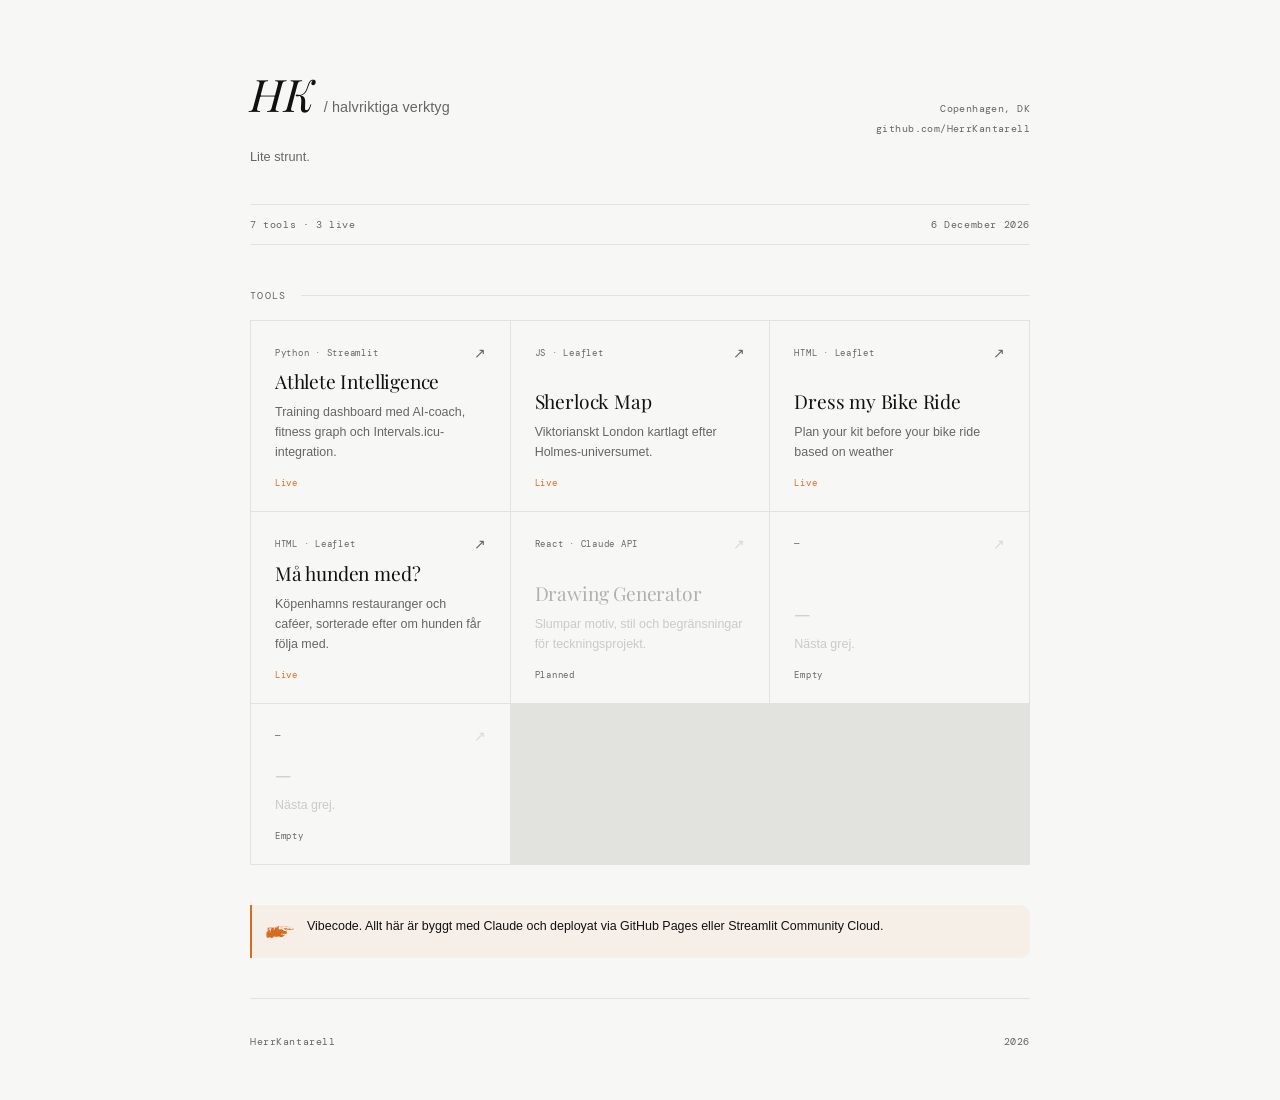
==== commit 27af9a5e: "Merge 77bea345e46da8fd688d5a6bd3704dfa750a7f5e into 154b0571eb5fab9230dd74047cd0a791d4b3773d" ====
--- a/index.html
+++ b/index.html
@@ -1,195 +1,388 @@
 <!DOCTYPE html>
-<html lang="da">
+<html lang="en">
 <head>
-<meta charset="utf-8">
-<meta name="viewport" content="width=device-width, initial-scale=1, viewport-fit=cover">
-<title>Må hunden med? · København</title>
-<meta name="description" content="Kort over restauranter og caféer i København – dem hvor hunden må komme med, og dem hvor den ikke må.">
-<meta name="color-scheme" content="light dark">
-<link rel="icon" href="data:image/svg+xml,<svg xmlns='http://www.w3.org/2000/svg' viewBox='0 0 24 24'><circle cx='12' cy='12' r='12' fill='%23DFF24A'/><g fill='%2317352A'><ellipse cx='12' cy='15.5' rx='4.2' ry='3.4'/><circle cx='7' cy='10.5' r='1.7'/><circle cx='10.3' cy='7.5' r='1.8'/><circle cx='13.7' cy='7.5' r='1.8'/><circle cx='17' cy='10.5' r='1.7'/></g></svg>">
-<link rel="preconnect" href="https://fonts.googleapis.com">
-<link rel="preconnect" href="https://fonts.gstatic.com" crossorigin>
-<link href="https://fonts.googleapis.com/css2?family=Bricolage+Grotesque:opsz,wght@12..96,600;12..96,700&display=swap" rel="stylesheet">
-<link rel="stylesheet" href="https://unpkg.com/@phosphor-icons/web@2.1.1/src/regular/style.css">
-<link rel="stylesheet" href="vendor/leaflet/leaflet.css">
-<link rel="stylesheet" href="css/style.css">
+  <meta charset="UTF-8" />
+  <meta name="viewport" content="width=device-width, initial-scale=1.0" />
+  <title>HK / Halvriktiga verktyg</title>
+  <link rel="preconnect" href="https://fonts.googleapis.com" />
+  <link href="https://fonts.googleapis.com/css2?family=Playfair+Display:ital,wght@0,400;0,600;1,400&family=DM+Mono:wght@300;400&display=swap" rel="stylesheet" />
+  <style>
+    *, *::before, *::after { box-sizing: border-box; margin: 0; padding: 0; }
+
+    :root {
+      --k-ink:       #111111;
+      --k-bg:        #F7F7F5;
+      --k-white:     #FFFFFF;
+      --k-mid:       #666662;
+      --k-faint:     #E2E2DF;
+      --k-orange:    #D96B1F;
+      --k-orange-tt: rgba(217,107,31,0.06);
+      --k-sans:      -apple-system, BlinkMacSystemFont, 'Helvetica Neue', Arial, sans-serif;
+      --k-serif:     'Playfair Display', Georgia, serif;
+      --k-mono:      'DM Mono', ui-monospace, monospace;
+      --k-radius:    10px;
+      --k-border:    0.5px solid var(--k-faint);
+    }
+
+    body {
+      background: var(--k-bg);
+      color: var(--k-ink);
+      font-family: var(--k-sans);
+      min-height: 100vh;
+      -webkit-font-smoothing: antialiased;
+    }
+
+    .wrap {
+      max-width: 860px;
+      margin: 0 auto;
+      padding: 0 40px;
+    }
+
+    /* ─── Header ─── */
+    header {
+      padding: 72px 0 40px;
+      border-bottom: var(--k-border);
+    }
+
+    .header-top {
+      display: flex;
+      align-items: baseline;
+      justify-content: space-between;
+      gap: 24px;
+      margin-bottom: 10px;
+    }
+
+    .logotype {
+      font-family: var(--k-serif);
+      font-weight: 400;
+      font-style: italic;
+      font-size: clamp(2rem, 4vw, 2.8rem);
+      letter-spacing: -0.01em;
+      line-height: 1;
+    }
+
+    .logotype span {
+      color: var(--k-mid);
+      font-style: normal;
+      font-family: var(--k-sans);
+      font-size: 0.9rem;
+      font-weight: 400;
+      letter-spacing: 0.01em;
+    }
+
+    .header-right {
+      font-family: var(--k-mono);
+      font-size: 0.65rem;
+      color: var(--k-mid);
+      text-align: right;
+      letter-spacing: 0.04em;
+      line-height: 1.9;
+    }
+
+    .header-sub {
+      font-size: 0.8rem;
+      color: var(--k-mid);
+    }
+
+    /* ─── Meta bar ─── */
+    .meta {
+      padding: 13px 0;
+      border-bottom: var(--k-border);
+      display: flex;
+      justify-content: space-between;
+      align-items: center;
+      font-family: var(--k-mono);
+      font-size: 0.63rem;
+      color: var(--k-mid);
+      letter-spacing: 0.06em;
+    }
+
+    /* ─── Section label ─── */
+    .section-label {
+      padding: 44px 0 18px;
+      font-family: var(--k-mono);
+      font-size: 0.6rem;
+      letter-spacing: 0.14em;
+      text-transform: uppercase;
+      color: var(--k-mid);
+      display: flex;
+      align-items: center;
+      gap: 14px;
+    }
+
+    .section-label::after {
+      content: '';
+      flex: 1;
+      height: 1px;
+      background: var(--k-faint);
+    }
+
+    /* ─── Grid ─── */
+    .grid {
+      display: grid;
+      grid-template-columns: repeat(auto-fill, minmax(240px, 1fr));
+      gap: 1px;
+      background: var(--k-faint);
+      border: var(--k-border);
+    }
+
+    /* ─── Card ─── */
+    .card {
+      background: var(--k-bg);
+      padding: 26px 24px 22px;
+      display: flex;
+      flex-direction: column;
+      gap: 10px;
+      text-decoration: none;
+      color: inherit;
+      transition: background 0.15s ease;
+      min-height: 160px;
+    }
+
+    .card:hover {
+      background: var(--k-white);
+    }
+
+    .card:hover .card-arrow {
+      transform: translate(2px, -2px);
+      color: var(--k-orange);
+    }
+
+    .card.wip { cursor: default; }
+
+    .card.wip .card-name,
+    .card.wip .card-desc {
+      opacity: 0.3;
+    }
+
+    .card-top {
+      display: flex;
+      align-items: flex-start;
+      justify-content: space-between;
+    }
+
+    .card-tag {
+      font-family: var(--k-mono);
+      font-size: 0.58rem;
+      letter-spacing: 0.08em;
+      color: var(--k-mid);
+    }
+
+    .card-arrow {
+      font-size: 0.85rem;
+      color: var(--k-mid);
+      transition: transform 0.15s ease, color 0.15s ease;
+      line-height: 1;
+    }
+
+    .card.wip .card-arrow { opacity: 0.2; }
+
+    .card-name {
+      font-family: var(--k-serif);
+      font-size: 1.2rem;
+      font-weight: 400;
+      letter-spacing: -0.01em;
+      line-height: 1.2;
+      margin-top: auto;
+    }
+
+    .card-desc {
+      font-size: 0.78rem;
+      color: var(--k-mid);
+      line-height: 1.6;
+    }
+
+    .card-status {
+      font-family: var(--k-mono);
+      font-size: 0.58rem;
+      letter-spacing: 0.08em;
+      color: var(--k-mid);
+      margin-top: 4px;
+    }
+
+    .card-status.live { color: var(--k-orange); }
+
+    /* ─── Manicula callout ─── */
+    .callout {
+      margin-top: 40px;
+      background: var(--k-orange-tt);
+      border-left: 2px solid var(--k-orange);
+      padding: 12px 16px 12px 14px;
+      border-radius: 0 var(--k-radius) var(--k-radius) 0;
+      display: flex;
+      gap: 13px;
+      align-items: flex-start;
+    }
+
+    .callout svg { flex-shrink: 0; margin-top: 1px; }
+
+    .callout p {
+      font-size: 0.78rem;
+      line-height: 1.6;
+      color: var(--k-ink);
+    }
+
+    /* ─── Footer ─── */
+    footer {
+      padding: 36px 0 52px;
+      border-top: var(--k-border);
+      margin-top: 40px;
+      display: flex;
+      justify-content: space-between;
+      font-family: var(--k-mono);
+      font-size: 0.6rem;
+      color: var(--k-mid);
+      letter-spacing: 0.06em;
+    }
+
+    /* ─── Animations ─── */
+    header, .meta {
+      opacity: 0;
+      animation: up 0.5s ease forwards;
+    }
+
+    .card {
+      opacity: 0;
+      animation: up 0.45s ease forwards;
+    }
+
+    @keyframes up {
+      from { opacity: 0; transform: translateY(8px); }
+      to   { opacity: 1; transform: translateY(0); }
+    }
+
+    .card:nth-child(1) { animation-delay: 0.08s; }
+    .card:nth-child(2) { animation-delay: 0.13s; }
+    .card:nth-child(3) { animation-delay: 0.18s; }
+    .card:nth-child(4) { animation-delay: 0.23s; }
+    .card:nth-child(5) { animation-delay: 0.28s; }
+    .card:nth-child(6) { animation-delay: 0.33s; }
+
+    @media (max-width: 600px) {
+      .wrap { padding: 0 24px; }
+      header { padding: 48px 0 32px; }
+      .header-top { flex-direction: column; gap: 12px; }
+      .header-right { text-align: left; }
+      .grid { grid-template-columns: 1fr; }
+      footer { flex-direction: column; gap: 6px; }
+    }
+  </style>
 </head>
-<body data-mood="idle">
-
-<!--
-  Tvåspråkigt utan ramverk: all statisk text finns i båda språken med lang-attribut.
-  CSS gömmer det språk som inte matchar <html lang>. Se css/style.css → "Språk".
--->
-
-<header class="top">
-  <div class="brand">
-    <h1>
-      <span lang="da">Må hunden med?</span>
-      <span lang="en">Can the dog come?</span>
-    </h1>
-    <p class="sub">
-      <span lang="da">Københavns spisesteder, sorteret efter snude.</span>
-      <span lang="en">Copenhagen's places to eat, sorted by snout.</span>
-    </p>
+<body>
+  <div class="wrap">
+
+    <header>
+      <div class="header-top">
+        <div class="logotype">HK <span>/ halvriktiga verktyg</span></div>
+        <div class="header-right">
+          Copenhagen, DK<br>
+          github.com/HerrKantarell
+        </div>
+      </div>
+      <div class="header-sub">Lite strunt.</div>
+    </header>
+
+    <div class="meta">
+      <span>7 tools · 3 live</span>
+      <span id="date"></span>
+    </div>
+
+    <div class="section-label">Tools</div>
+
+    <div class="grid">
+
+      <a class="card" href="https://athlete-intelligence.streamlit.app" target="_blank">
+        <div class="card-top">
+          <span class="card-tag">Python · Streamlit</span>
+          <span class="card-arrow">↗</span>
+        </div>
+        <div class="card-name">Athlete Intelligence</div>
+        <div class="card-desc">Training dashboard med AI-coach, fitness graph och Intervals.icu-integration.</div>
+        <div class="card-status live">Live</div>
+      </a>
+
+      <a class="card" href="https://herrkantarell.github.io/halvriktigaverktyg/sherlock-map/" target="_blank">
+        <div class="card-top">
+          <span class="card-tag">JS · Leaflet</span>
+          <span class="card-arrow">↗</span>
+        </div>
+        <div class="card-name">Sherlock Map</div>
+        <div class="card-desc">Viktorianskt London kartlagt efter Holmes-universumet.</div>
+        <div class="card-status live">Live</div>
+      </a>
+
+      <a class="card" href="https://herrkantarell.github.io/halvriktigaverktyg/dressmybikeride/" target="_blank">
+        <div class="card-top">
+          <span class="card-tag">HTML · Leaflet</span>
+          <span class="card-arrow">↗</span>
+        </div>
+        <div class="card-name">Dress my Bike Ride</div>
+        <div class="card-desc">Plan your kit before your bike ride based on weather</div>
+        <div class="card-status live">Live</div>
+      </a>
+      
+      <a class="card" href="hundevenlig/">
+        <div class="card-top">
+          <span class="card-tag">HTML · Leaflet</span>
+          <span class="card-arrow">↗</span>
+        </div>
+        <div class="card-name">Må hunden med?</div>
+        <div class="card-desc">Köpenhamns restauranger och caféer, sorterade efter om hunden får följa med.</div>
+        <div class="card-status live">Live</div>
+      </a>
+
+      <a class="card wip" href="#">
+        <div class="card-top">
+          <span class="card-tag">React · Claude API</span>
+          <span class="card-arrow">↗</span>
+        </div>
+        <div class="card-name">Drawing Generator</div>
+        <div class="card-desc">Slumpar motiv, stil och begränsningar för teckningsprojekt.</div>
+        <div class="card-status">Planned</div>
+      </a>
+
+      <a class="card wip" href="#">
+        <div class="card-top">
+          <span class="card-tag">—</span>
+          <span class="card-arrow">↗</span>
+        </div>
+        <div class="card-name">—</div>
+        <div class="card-desc">Nästa grej.</div>
+        <div class="card-status">Empty</div>
+      </a>
+
+      <a class="card wip" href="#">
+        <div class="card-top">
+          <span class="card-tag">—</span>
+          <span class="card-arrow">↗</span>
+        </div>
+        <div class="card-name">—</div>
+        <div class="card-desc">Nästa grej.</div>
+        <div class="card-status">Empty</div>
+      </a>
+
+    </div>
+
+    <!-- Manicula callout — den riktiga graverade handen från Kantarell v2 -->
+    <div class="callout">
+      <svg xmlns="http://www.w3.org/2000/svg" viewBox="0 0 1000 1000" width="28" height="28" style="color: var(--k-orange);">
+        <style>.st0{fill:currentColor}</style>
+        <path class="st0" d="M368,414.6c-9.8-6.2,4.3,18.3,11.5,12.3-.8-6.7-9.3-6.4-11.5-12.3ZM740.5,353c4.2-.3,3.3-7.7.6-9.2-4.6-.1-5.7,9.6-.6,9.2ZM509.4,333.1c-5.8.5-18.5,1.7-8.2,6.8,8.5,4.2,24.6.8,33.8.2,3.1-.2,10,.4,12.1-1.6,5.2-4.7-4.6-6.1-7.8-5.8-9.8.9-19.9-.4-29.9.4ZM68.7,354.3c1.1-7.8-14.2-1.5-15.3,3-2.7,11,12.5-1,15.3-3ZM47.4,372.7c-4.7-3.3-12.9,7.7-10.4,11.7,4.6,7.6,12.3-6.3,10.4-11.7ZM973.6,375.2c-9.9-8.4-22.6-7.9-34.4-11.6-11.7-3.7-22.2-9.8-33.1-14.6-18.6-8.3-38.3-19.9-58.9-22.1-14.3-1.6-26.8-9.4-41.1-11.3-12.5-1.6-24.2-2.4-36.6-4.9-6.3-1.3-12.4-.6-18.6-1.6-5.6-1-10.3-3.6-16-4.4-11.4-1.6-22-4.3-33.3-6.4-27-5-54.1-6.1-81.6-5.2-8.7.3-11-2-18.4-4.9-6.4-2.5-14.9-1.4-21.6-1.4-3.8,0-32.3-4.1-33.7-1.9-6,9.4,24.3,8.3,27.5,8.6,12.9,1.4,25.5,2.7,38.5,3.5,15.5.9,31,3.3,46.4,3.6,10.6.2,17.9,2.6,28.1,4.6,26,5.2,52.1,7.7,77.7,14.7,13.8,3.8,27.9,1.7,41.7,4.1,11.1,2,22.2,7,33.6,9.3,21.3,4.3,42.2,13.9,61.7,21.8,8.3,3.4,16.9,4.7,25.1,7.8,9.9,3.7,19.7,9.6,29.5,13.8,8.7,3.8,15.4,5.6,18.5,15.5,2.4,7.5,2.1,15.7-4.4,20.6-8.7,6.6-18.3,4.1-27.8,2.1-12.2-2.6-24.6-3-36.8-7.3-4.7-1.7-6.1-5.4-10-7.4-4.3-2.2-10.4-1.4-15.1-2.5-3-.7-8.5-1.5-10.5-4.1-1-1.2-.8-7.4-1.2-7.4-4.3.1-5.7,7.2-9.4,3.5-2-1.9,1.6-11.8,2.1-13.9-1.8-.8-5.4.8-6.7-.7-1.8-2.1.6-6.2-1.4-8.3-4-4.1-3.1-.7-5.4,2.8-1.5,2.4-.1,10.2-5.8,5.2-3.3-2.9,2.2-10.4-.4-12.9-3.9-3.7-7.1,4.1-8.3,6.9-3.1,7.4-1.4,11.2-9.5,13.4-2.6.7-5.7-.3-8.4.5-2.8.8-4.8,3.5-7.4,4.3-3.7,1.2-8.2,2-11.9,2.7-1.9.3-2.6,2.1-4.9,2-2.6-.1-6.9-3.6-9.8-4.2-7.1-1.2-14.8,2-21.8.3-10.2-2.4-16.1-7-13.7-17.2.8-3.4,4.1-24.4-2.4-13.6-.8,1.3-4.1,27-9.6,21.6-2-2,2.1-9,2.4-11.2,1.5-9.2,1-11.1-5.1-13.8.2,2.8,2.3,12.6-3.1,11.8-7.3-1.1.9-9.7,1.7-12.7,2.1-7.6,4-30.5-4.2-13-3.6,7.7-4.4,13.9-5.1,22.3-.3,3.5.4,10.7-4.1,11.6-6.9,1.5-7.7-10.9-12.5-12.6-6.1-2.1-5.4,2.3-8,7-6.8-3.7-9.3-4.3-17.9-2.4-11.6,2.6-7,1.5-17.1-1.7-4.1-1.3-5.6.1-9.6,0-2-1.4-4.1-2.1-6.5-2.1l-2.8,1.8c-6.3-.5-14.2,1.3-20.3,0-5.5-1.1-9.6-6.2-14.5-8.9-7.6-4.2-14.3-10.2-22.1-14.1-5.4-2.7-13.8-8-19.7-8.4-7.5-.5-10.4,3.3-3.6,7,3,1.7,7.1.1,10.6,1.3,2.4.9,6.3,4.1,8.9,5.5,4.8,2.5,8.7,4.8,13.1,8,4.3,3.2,8.4,6.4,13,9,3.7,2.1,7.6,2.8,10.7,5.2,2.5,1.9,4.3,4.8,7.5,6.8,14.9,9.6,28.8,21.1,44.2,30,7.8,4.5,16.5,6.6,23.7,11.7,2.9,2.1,5.9,6.1,9.2,7.7,3.6,1.7,8.8-.4,11.8,2.5,4.3,4.1-2,24.4-3.8,28.3-5.7,12.4-7.7,21.1-22.2,15-7.3-3.1-9.8-6.6-19.2-7.4-2.5-.2-6.9.5-9.4,0-5.1-1-5.4-3.2-9.7-4.7-2.4-.9-6.8-.7-8.7-2.2-2.3-1.8-2.1-5.5-4.1-7-3.6-2.8-8.1-1.8-12.3-3.7-5.1-2.3-7.8-7-12.4-10-4.3-2.8-10.5-2.5-14.6-5.1-4-2.5-6.5-7.9-10.9-11.2-3.5-2.6-7.1-3.2-10.6-6.4-3.6-3.2-9.2-8.3-10.6-12.9-1-3.3,1.1-9.3-1.6-11.4-3.6-3-3.9,7.1-7.6,8-9.7,2.5-3.6-4.9-3.4-8.1.6-7.5-1.4-8.1-5.9-2.9-2.8,3.2-1.6,8.7-3.4,12.1-7.4,13.7-10.9-2.8-13.9-8.4-1.5-2.8-3.5-7.4-7-6.3-4.1,1.4,3.5,13.9,3.3,17.2-.8,13.7-18.9,12.6-29,11.5-3.6-.4-4.4-2.3-8.2-1.1-2.8.9-2.7,6.2-6.6,6-1.8-.1-4.9-4.6-6-5-2.9-1.3-4.3-.8-7.2-1.1-14.8-1.3-15.5-2.6-16.2-17-.8-17.7-3.6-34.9-2.4-52.7.3-4.9.4-11.5,2.1-16.1,1.9-5.3,5.4-7.5,5.2-13.4-.2-6.9-5.5-14.1,4-18.1,4.6-1.9,12,.3,16.9.4,14.9.3,30,.6,44.7-.9,13.6-1.4,11-9.3-1.9-7.9-15.2,1.6-31.2,3.5-46.6,3.4-20-.1-34.9-.8-53.8,6.6-11.6,4.5-19.6,8.3-30.3,12.7-3.3,1.3-23.2,10.4-16.9,13.7,3.2,1.7,18.3-8,21.6-9.8,4.3-2.4,12.2-8.7,17.7-6.7,6.9,2.5,4.4,8,.2,12.7-.9,1-5.6.1-7,1.8-1.8,2.1.4,4.9-2.4,6.9-1.7,1.2-6.8-1.6-8.7-.4-1.9,1.2-3.2,7.1-4.6,9.2-5.2,7.8-18.5,18.3-26.9,14.6-3-1.3-6.3-6.6-10-6.5-2.1,0-2.7-.2-4.4,1.1-3.8,3-.2,2.8.2,4.9.4,2.1,6.2,2.4,3.2,6.5-1.9,2.6-5.5.4-7.6-.2-5.2-1.6-6.5-5.5-11.8-2.5-9.4,5.3-12.6,17-10.3,25.5,1.3,4.7,3.4,2.4,1.3,8.3-.8,2.2-3.1,4.8-4.8,6.3-1.7,1.5-4.2.6-6.1,2.8-1.9,2.2-2.4,4.9-3.7,7.5-1.9,3.8-3.6,10.2-7.2,12.6-1.9,1.2-4.3-.7-6.1.2-1.2.6-5.3,4.9-6.1,4.9,1.3-5.3,4.5-7,3.4-12.8-.3-1.7-3.2-6.3-4-8.3-1.6-4.2-4.2-16.1-11.6-13.8-6.8,2.2-.7,5.9-.1,9.9,1.2,7.5-1.4,6-8,7.3-6.8,1.4-4.9-1.9-7.3,5.3-.9,2.9,3.1,7.7-.2,10.5-1,.8-14.9.3-16.1-1.2-7.7-9.5,31.1-40.9,37.5-44.9,15-9.2,36.8-12.2,48.7-25.7,4.7-5.3,8.9-10.2,15.6-13.1,3.1-1.3,20.3-4.8,17.2-11.1-4.4-8.7-44.3,23-50.1,25.6-3.7,1.7-6.9,1.8-10.5,3.9-3.9,2.3-7.5,7.7-12.1,8.6-2.5.5-17.2-3.5-16.1-7.6,3.8-3.8,9.8,5.7,13.6.4,4.1-5.7-4.1-9.2-8.2-10.5-6.6-2-16.3-1-22.8,1-4.8,1.4-11.8,8.2-17,6.7-6.5-1.8-8.2-14.4-16.5-11.1-3.8,1.5-5.5,10.1-7.5,13.2-4.3,6.9-10.5,12.9-15.1,19.7-7.7,11.3-15.2,24.1-21.6,35.8-5.5,10.2-7.8,21.7-12,32.2-2.4,6-4.2,11.4-5.7,17.7-1.2,5.2-.7,12.1-2.2,16.6-1.6,4.9-5.7,5.8-7.5,10.5-2.2,5.7,4.1,7.5,3,11.8-1.1,4.5-6.6,2.2-8.7,5-2.1,2.7-1.1,9.3-1.9,13-1.3,5.7-10.3,29.5-12.5,12.5-1-7.9,3.7-17,3.2-25.5-.4-7.1.6-12.5,2.1-19.4,3.3-15.6,6.5-30.6,10.5-46.1,1.8-6.8,5.2-14.1,6.3-21,.2-1.5-1.8-3.6-1.5-4.9.2-1.4,3-3.7,3-5,0-12.6-6.7-8.3-10.2.2-3.1,7.4-4.2,15.4-7.2,22.8-1.3,3.2-15.7,22.1-20.1,15.1-2.7-4.2,8-8.1,8.9-10.5,2-5.7-4-10.8-.1-17.3,2.5-4.1,7.4-3.9,6.4-9.8-1.2-6.9-5.7-4.3-8.7-.6-6.1,7.4-3,18.5-8.5,25.4-4.4,5.6-9.8,4.9-15.5,8.5-3.1,1.9-7.2,8.9-11.1,9-2.9-8.7,8-28,11-36.6,3.9-11.2,13-22.7,19.6-32.6,7.5-11.1,14.4-22.6,26.7-28.7,6.2-3.1,12.3-5.7,19.3-4.4,3.1.6,5,3.1,8.4,3.3,3.7.3,6.6-2.4,10.2-3,2.1,6.9-5.6,7.1-9.5,9.8-4.5,3.2-8.7,8.3-12.5,12.4-4.2,4.7-7.5,7.4-2.7,14,5.4,7.3,8.8,2.2,15.1,1,.6,4.4-4.7,15.8-3,18.9,2.9,5.3,8.3-4.7,9.3-7.3,2.2-5.9,1.6-8.8,5.3-14.2,3.5-5.2,7.1-10.4,10.6-15.6,4.2-6.3,23.7-23.3,19.9-28.5-3.1-4.1-10.7-1.5-14.4-.8-8.3,1.6-16.8,2.6-25.4,2.8-6.1.1-12.2-1.7-18.2-1.3-6.3.3-10.5,4.2-16.5,5-11.2,1.4-22.6-1.7-34,1.4-7,1.9-10.2,2.5-17.7,2.1-5.8-.3-11.3-1.1-16.3,2.6-2.9,2.1-17.3,17.6-17.1,20.8.5,7.3,8.1,2.1,2.3,12.6-3.4,6.2-7.6,11.9-11.2,18.4-4.7,8.4-9.5,17.3,1.8,18.3,5.3.4,21.1-9,20-1.5-.2,1.7-10.3,6.8-.2,7.4,3,.2,9.7-5.3,11.6-7.2,2.6-2.5,10.9-16.3,11.3-5.6.1,2.8-4.7,6.5-6,8.9-1.8,3.4-2.7,7.6-4,11.2-2.8,7.7-5.2,11.8-10.9,16.5-3.4,2.8-4.6,1.7-6.4,7.6-1.8,6.2-2,13-3,19.4-1.5,9.9-3.9,31.3-18.2,30.1-1-4.6,3-7.2,5.2-10.5-3.3-4.7-5-2.6-6-8.9-.3-1.7,2.2-9.7,2.6-11.3,1.9-8.5,3.9-17.1,6-25.5,1.2-5,2.8-9.6,4.4-14.3,1.1-3.2,6.9-11.3-1.9-7.4-3.9,1.7-6.2,12.8-8.4,16.4-5.1,8.4-9.5,17.7-13.4,27.1-6.8,16.6-11,36.1-15.2,53.6-9.6,39.7-6.8,80.1-2.1,119.8,1.9,16.2,1.6,39.9,14.2,52.6,4.9,5,9.1,4.7,15.9,5.1,8.9.6,15.4,3,24.1,4.9,16,3.4,25.3-10.7,39.4-15.6,16-5.5,29.5-.5,43.7,7.2,16.9,9.1,32.2,17.5,52.1,16.9,21.3-.6,35.6-12.5,48.8-28.1,6.1-7.2,10.6-15.8,16.4-23.1,6.4-8.1,9.9-6.7,20-4,19.9,5.2,40.7,5.3,61.1,7.6,21.7,2.5,41.9.1,63.5.2,10.2.1,16,0,25.5-3.9,6-2.4,13-4.7,19.5-5.3,16.5-1.4,26.5,18.7,42.5,23.8,17.4,5.5,31.7,2.9,49.1.5,7.9-1.1,13.5-4.1,20.8-6,9.4-2.4,15.8-.3,24.4-6.9,4.8-3.7,10.7-9,13-14.6,2.6-6.5,1.1-17,4.8-22.8,4.6-.5,7.9,4,12.2,4.7,3.7.6,8.1-.4,11.7-1.2,7-1.6,15.2-4.4,20.4-9.7,4-4.1,16.9-32.6,4.8-29.2-1.2.3-1.3,5.2-2.3,6.1-3,2.6-7.2,2.6-10.8,3.6-8,2.2-14.1,2.3-22.6,2.8-8.7.5-17.7,2.1-25.2-3.4-4-2.9-5.3-5.9-10.2-7.6-1.8-.6-5.9.2-7.3-1.3-3.7-4,5.5-6.4,7.3-10.2,3.1-6.4-.8-13.1-6-16.7-9.5-6.6-27.7-5.3-34.2,5.3-4.3,7.1-1.7,16,6,19.6,2.4,1.1,12.1-.5,13.1,2.3,1.6,4.7-7.5,8.4-10.7,9.2-8.1,1.9-11.4-1.9-17.4-6.1-7.5-5.2-13.1-10.4-7.4-21.3,2.5-4.7,7.8-7.4,11.8-10.7,11.8-9.6,20.4-9.3,35.9-7.6,13,1.4,33.5-2.3,44.5,5.5,6,4.3,2.1,1.1,4.4,5.6.6,1.2-1.1,5.3.5,6.2,3.3,1.9,8-5.1,11-6,6.7-1.8,10.2,1.2,13.3,5.8,2.2,3.2,3.2,15.6,10.5,10.2,5.2-3.9-4.2-11.3-3.6-15.8.8-6.2,8.9-10.1,14.1-11.7,9.6-3,9.3,1.6,16.6,4.7,5.7,2.4,14.6-1.7,20.2-3,17.1-4.2,30-12.9,31.6-31.9.6-6.6.1-16.7-.6-23.1-.4-3.3-3.2-6.1-3.9-9.5-.8-3.7.7-6-.9-9.7-5.1-11.5-23-12.5-25.3-24.9-1.3-7.4,6.4-14.6,8.2-21.9,2.1-8.7.3-7.7-4.7-13.5-3.5-4.1-4.2-7.7-9-10.3-4-2.2-13.3-.5-14.1-8.1,2.7-1.7,9.3-.7,12.8-1.4,2.7-.6,4-2.4,6.7-2.7,4.2-.5,10.3.6,14,2.5,4.7,2.4,5.1,5.1,10.8,5.9,3.1.5,5.5-.8,8.9.4,2,.7,3.1,2.7,5,3.5,7.1,2.8,6.9-.2,12.8-1.9,6.9-2,4.9-.8,11.3,2.1,10.9,4.8,24.8-.1,36-2.3,11.6-2.2,21.8,5.9,31.6,4.8,2.5-.3,2.8-4.2,6.1-3.8,2,.3,3.6,4.2,4.9,4.9,5,2.7,7.2,3.1,13.2,3.7,17.5,1.9,34.7,4.2,52.3,4.9,14.3.6,29.3,2.4,42.2-5.2,19.3-11.1,24-35.2,5.7-50.6Z"/>
+      </svg>
+      <p>Vibecode. Allt här är byggt med Claude och deployat via GitHub Pages eller Streamlit Community Cloud.</p>
+    </div>
+
+    <footer>
+      <span>HerrKantarell</span>
+      <span id="year"></span>
+    </footer>
+
   </div>
-  <div class="top-actions">
-    <button class="btn" id="open-tip" type="button">
-      <i class="ph ph-plus" aria-hidden="true"></i>
-      <span lang="da">Giv et tip</span><span lang="en">Add a tip</span>
-    </button>
-    <button class="btn-ghost lang" id="lang" type="button" aria-label="Sprog / Language">
-      <span lang="da">EN</span><span lang="en">DA</span>
-    </button>
-  </div>
-</header>
-
-<main>
-  <section class="map-wrap" aria-label="Kort">
-    <div id="map"></div>
-    <button class="sniff" id="sniff" type="button">
-      <i class="ph ph-compass" aria-hidden="true"></i>
-      <span lang="da">Snus nærmeste op</span><span lang="en">Sniff out the nearest</span>
-    </button>
-    <p class="pin-hint" id="pin-hint" hidden>
-      <span lang="da">Klik på kortet, hvor stedet ligger.</span>
-      <span lang="en">Click the map where the place is.</span>
-      <button type="button" class="link" id="pin-cancel"><span lang="da">Fortryd</span><span lang="en">Cancel</span></button>
-    </p>
-  </section>
-
-  <aside class="panel">
-    <!-- SIXTEN · platshållare. Byt innehållet i .sixten mot riktig illustration.
-         Behåll klasserna .tail och .ear om svansen ska fortsätta vifta. -->
-    <div class="mascot">
-      <button class="sixten-btn" id="sixten" type="button" popovertarget="about" aria-label="Sixten">
-        <svg class="sixten" viewBox="0 0 120 90" aria-hidden="true">
-          <path class="tail" d="M24 46 C14 42 9 34 10 24"/>
-          <path d="M30 60v20M42 62v18M62 62v18M74 60v20"/>
-          <rect x="20" y="38" width="60" height="26" rx="13"/>
-          <circle cx="88" cy="32" r="14"/>
-          <rect x="96" y="29" width="17" height="11" rx="5.5"/>
-          <circle class="ink" cx="112" cy="32" r="2.4"/>
-          <circle class="ink" cx="91" cy="28" r="1.6"/>
-          <path class="ear" d="M81 21c-7 6-5 16-3 21 7-2 9-9 9-17z"/>
-        </svg>
-      </button>
-      <output class="bark" id="bark" for="sixten" aria-live="polite"></output>
-    </div>
-
-    <div id="about" popover class="about">
-      <h2><span lang="da">Om kortet</span><span lang="en">About the map</span></h2>
-      <p lang="da">Stederne kommer fra OpenStreetMap. Hundereglerne kommer fra OSM-tagget <code>dog</code> og fra tips. Regler ændrer sig – ring, hvis det er vigtigt.</p>
-      <p lang="en">Places come from OpenStreetMap. Dog rules come from the OSM <code>dog</code> tag and from tips. Rules change – call ahead if it matters.</p>
-      <p class="meta" id="data-meta"></p>
-    </div>
-
-    <div class="search">
-      <i class="ph ph-magnifying-glass" aria-hidden="true"></i>
-      <input class="input" id="q" type="search" list="names" autocomplete="off"
-             data-ph-da="Søg et sted" data-ph-en="Search a place">
-      <datalist id="names"></datalist>
-    </div>
-
-    <fieldset class="filters">
-      <legend class="sr"><span lang="da">Vis</span><span lang="en">Show</span></legend>
-      <label class="chip" data-s="yes">
-        <input type="checkbox" id="f-yes" checked>
-        <span class="dot"></span>
-        <span lang="da">Sjove</span><span lang="en">Fun</span>
-        <output id="n-yes">–</output>
-      </label>
-      <label class="chip" data-s="no">
-        <input type="checkbox" id="f-no" checked>
-        <span class="dot"></span>
-        <span lang="da">Kedelige</span><span lang="en">Boring</span>
-        <output id="n-no">–</output>
-      </label>
-      <label class="chip" data-s="unknown">
-        <input type="checkbox" id="f-unknown" checked>
-        <span class="dot"></span>
-        <span lang="da">Uvist</span><span lang="en">Unknown</span>
-        <output id="n-unknown">–</output>
-      </label>
-    </fieldset>
-
-    <div class="sniffed">
-      <meter id="meter" min="0" max="1" value="0"></meter>
-      <p class="meta" id="meter-text"></p>
-    </div>
-
-    <div class="list-wrap" id="list-wrap">
-      <div class="leash" aria-hidden="true"><i class="ph ph-paw-print"></i></div>
-      <ul class="list" id="list"></ul>
-      <p class="empty" id="empty" hidden>
-        <span lang="da">Ingen steder her. Zoom ud, eller slå et filter til.</span>
-        <span lang="en">Nothing here. Zoom out, or switch a filter on.</span>
-      </p>
-      <p class="status" id="status" role="status">
-        <span lang="da">Henter steder…</span><span lang="en">Fetching places…</span>
-      </p>
-    </div>
-
-    <div class="callout">
-      <i class="ph ph-paw-print" aria-hidden="true"></i>
-      <p>
-        <span lang="da">Ved du noget, kortet ikke ved? Vælg et sted og giv et tip.</span>
-        <span lang="en">Know something the map doesn't? Pick a place and add a tip.</span>
-      </p>
-    </div>
-
-    <footer class="foot meta">
-      <span>© <a href="https://www.openstreetmap.org/copyright" target="_blank" rel="noopener">OpenStreetMap</a></span>
-      <a href="https://herrkantarell.github.io/halvriktigaverktyg/">HerrKantarell</a>
-    </footer>
-  </aside>
-</main>
-
-<dialog id="tip" class="tip">
-  <form method="dialog" id="tip-form">
-    <h2><span lang="da">Giv et tip</span><span lang="en">Add a tip</span></h2>
-
-    <label class="field">
-      <span class="label"><span lang="da">Sted</span><span lang="en">Place</span></span>
-      <input class="input" id="tip-name" name="name" list="names" required maxlength="80" autocomplete="off">
-    </label>
-
-    <fieldset class="field verdict">
-      <legend class="label"><span lang="da">Må hunden komme med?</span><span lang="en">Can the dog come?</span></legend>
-      <label><input type="radio" name="s" value="yes" required>
-        <span><span lang="da">Ja</span><span lang="en">Yes</span></span></label>
-      <label><input type="radio" name="s" value="outside">
-        <span><span lang="da">Kun ude</span><span lang="en">Outside only</span></span></label>
-      <label><input type="radio" name="s" value="no">
-        <span><span lang="da">Nej</span><span lang="en">No</span></span></label>
-    </fieldset>
-
-    <label class="field">
-      <span class="label"><span lang="da">Hvordan ved du det? (valgfrit)</span><span lang="en">How do you know? (optional)</span></span>
-      <textarea class="input" name="note" rows="2" maxlength="200"
-                data-ph-da="Fx: spurgte i baren i november" data-ph-en="E.g. asked at the bar in November"></textarea>
-    </label>
-
-    <div class="dialog-actions">
-      <button class="btn-ghost" type="button" id="tip-close"><span lang="da">Luk</span><span lang="en">Close</span></button>
-      <button class="btn" type="submit" value="save"><span lang="da">Gem</span><span lang="en">Save</span></button>
-    </div>
-  </form>
-
-  <div class="sent" id="tip-sent" hidden>
-    <h2><span lang="da">Gemt.</span><span lang="en">Saved.</span></h2>
-    <p lang="da">Tippet ligger nu på dit kort. Send det videre, så kommer det på alles.</p>
-    <p lang="en">The tip is on your map now. Pass it on and it lands on everyone's.</p>
-    <div class="dialog-actions">
-      <button class="btn-ghost" type="button" id="sent-close"><span lang="da">Færdig</span><span lang="en">Done</span></button>
-      <a class="btn" id="tip-send" target="_blank" rel="noopener">
-        <span lang="da">Send til flokken</span><span lang="en">Send to the pack</span>
-        <i class="ph ph-arrow-up-right" aria-hidden="true"></i>
-      </a>
-    </div>
-  </div>
-</dialog>
-
-<script src="vendor/leaflet/leaflet.js"></script>
-<script type="module" src="js/app.js"></script>
+
+  <script>
+    const now = new Date();
+    document.getElementById('year').textContent = now.getFullYear();
+    document.getElementById('date').textContent = now.toLocaleDateString('en-GB', { day: 'numeric', month: 'long', year: 'numeric' });
+  </script>
 </body>
 </html>
